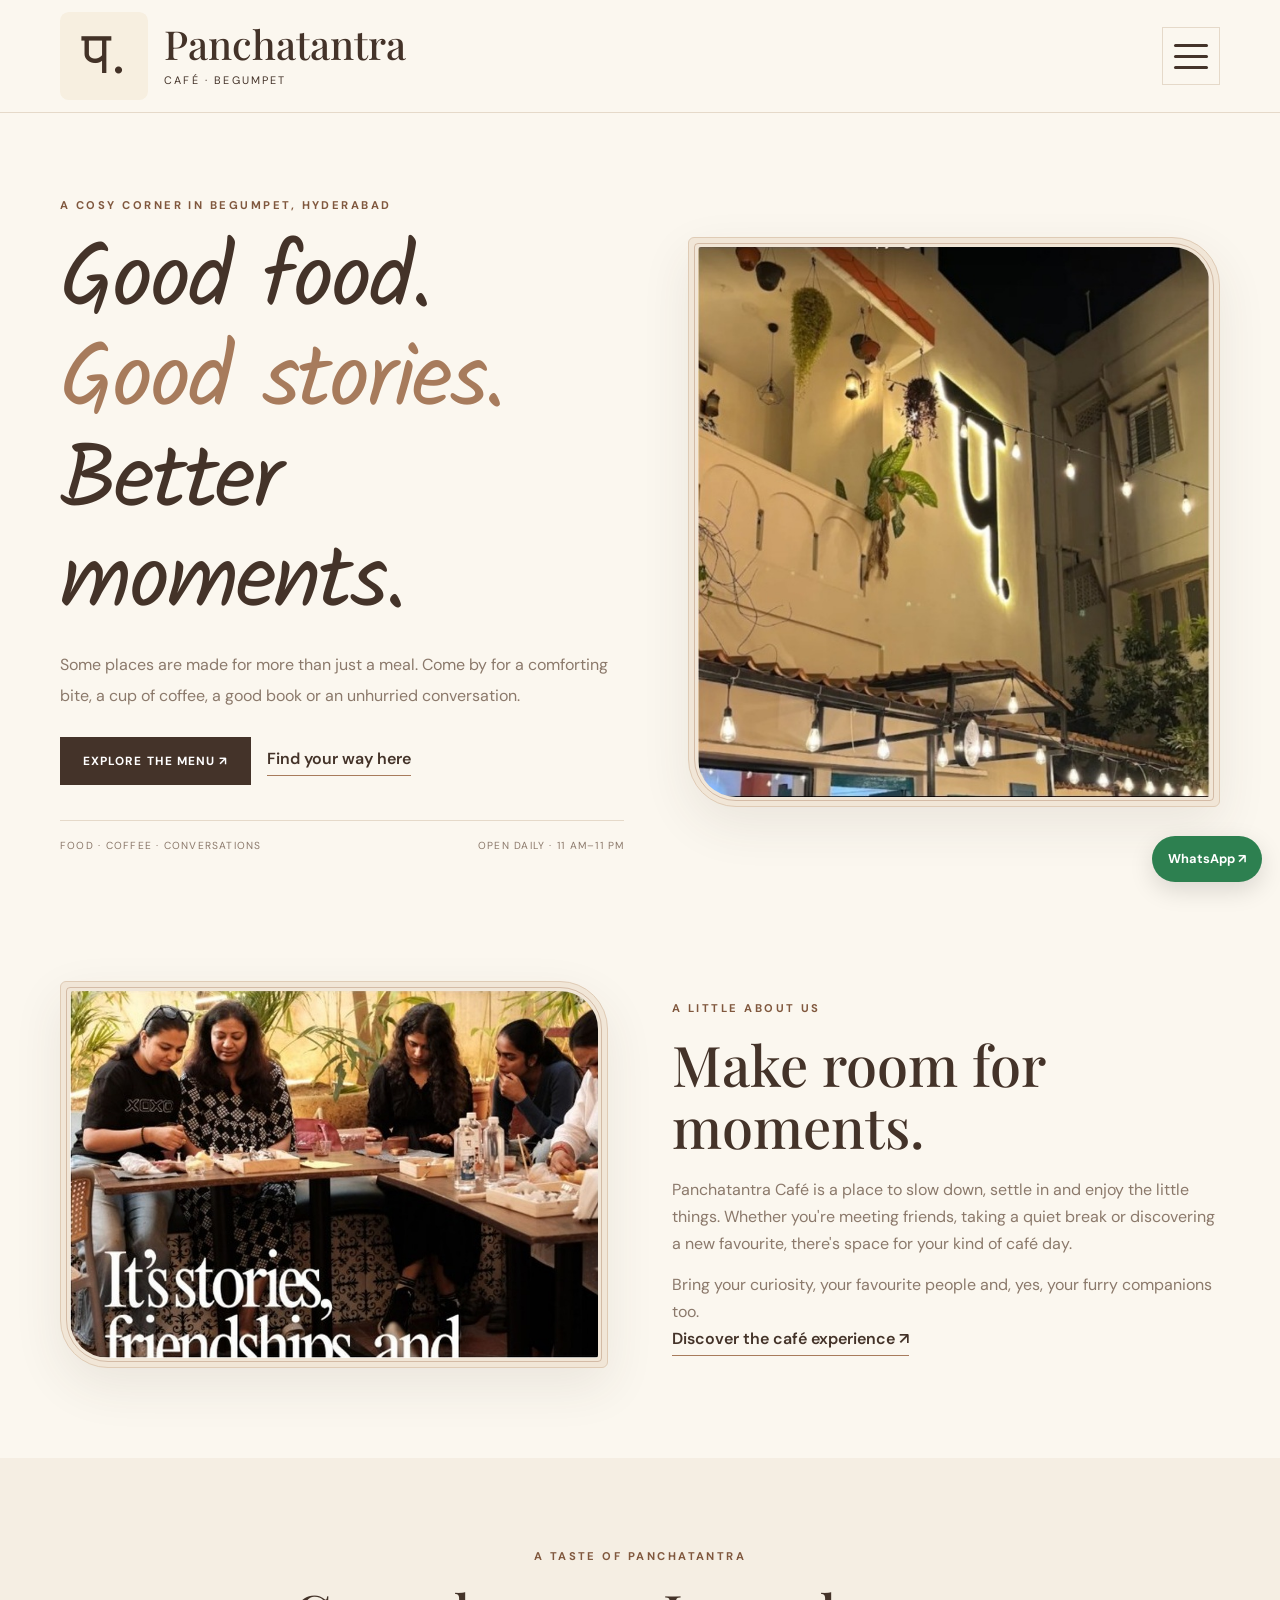
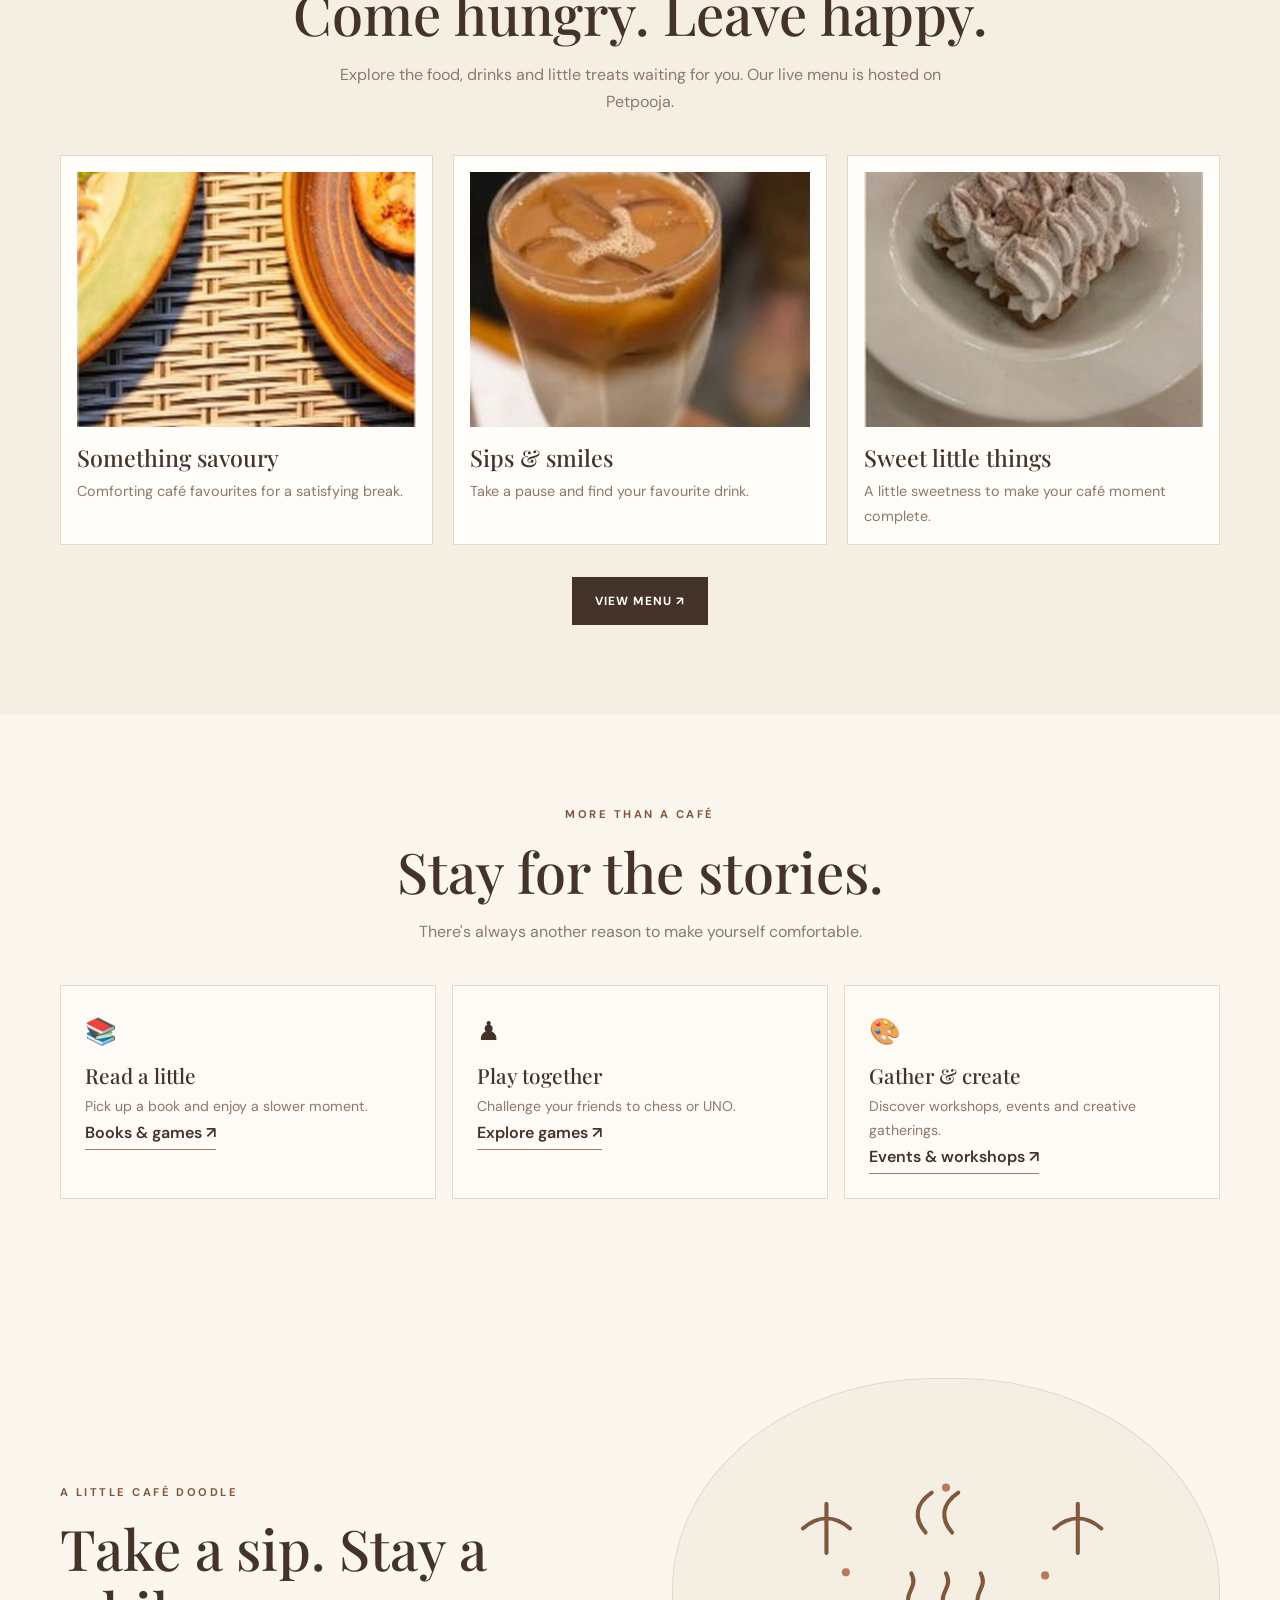
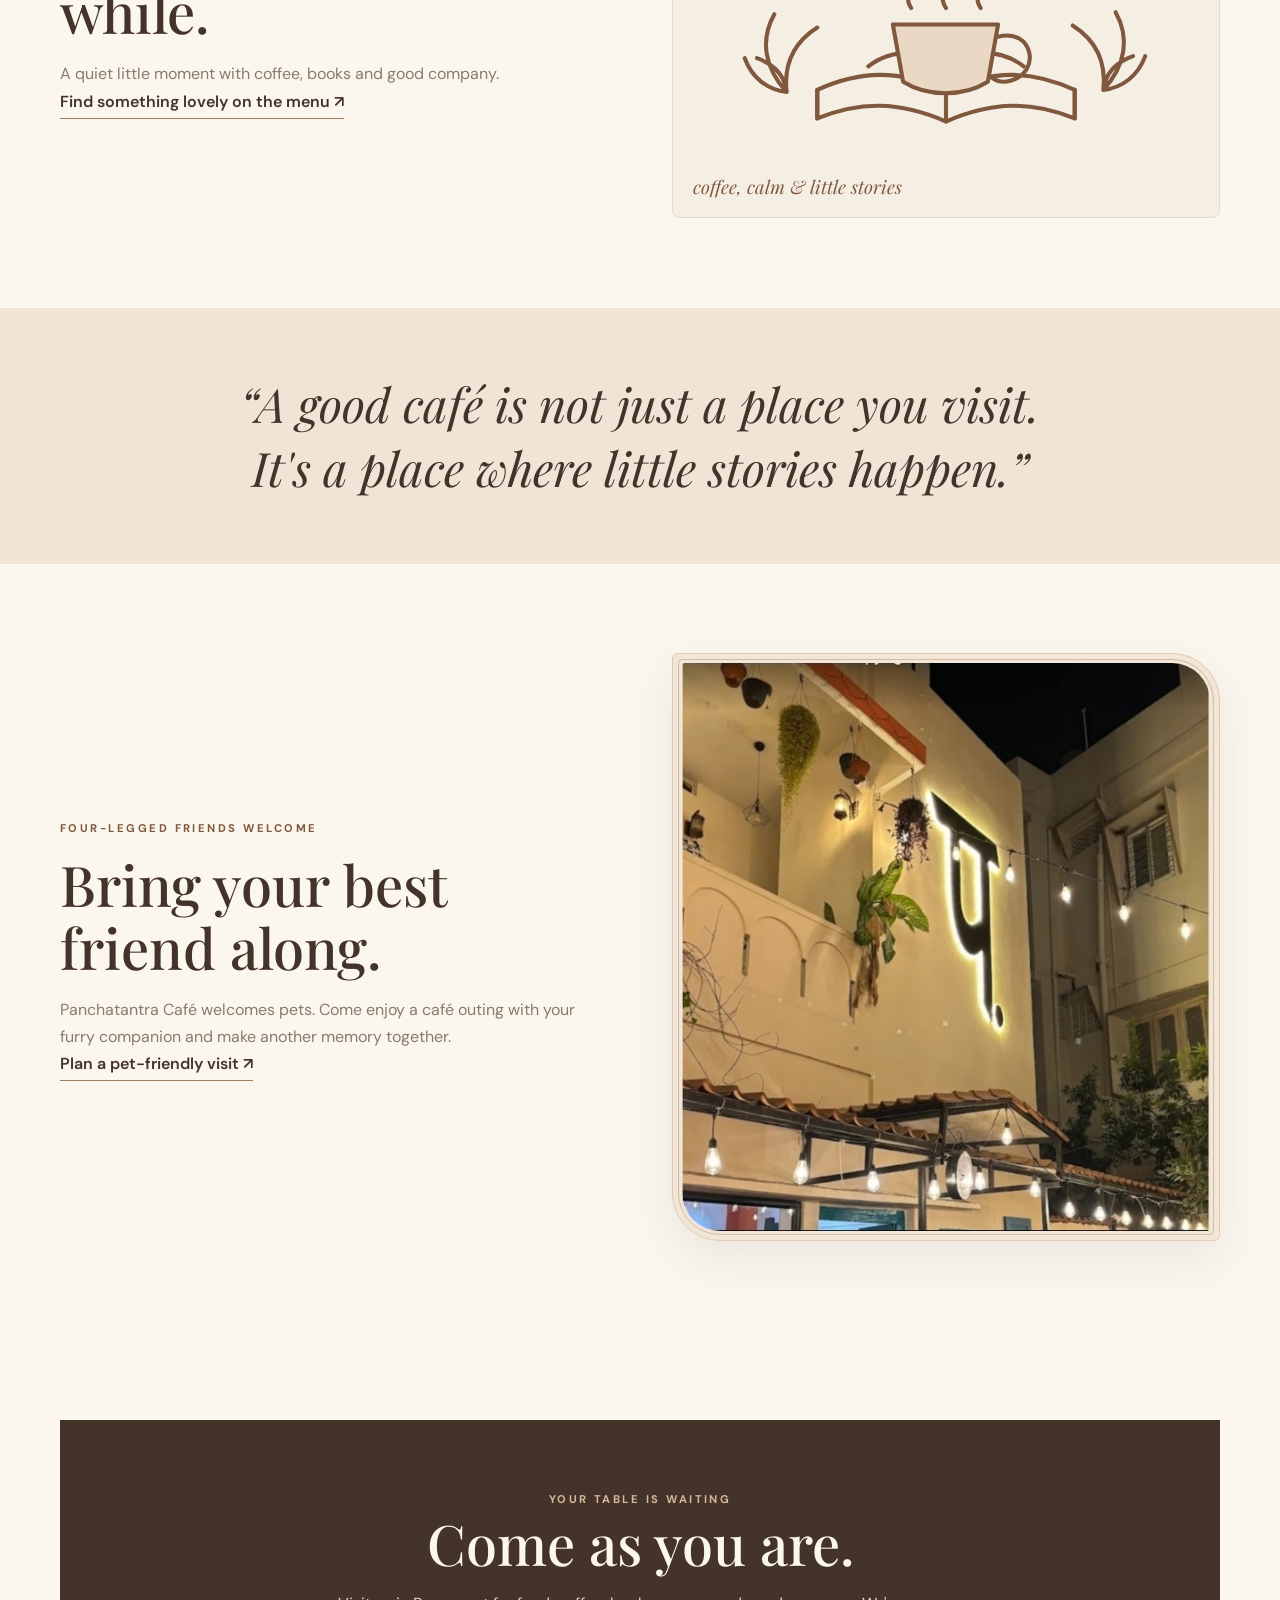
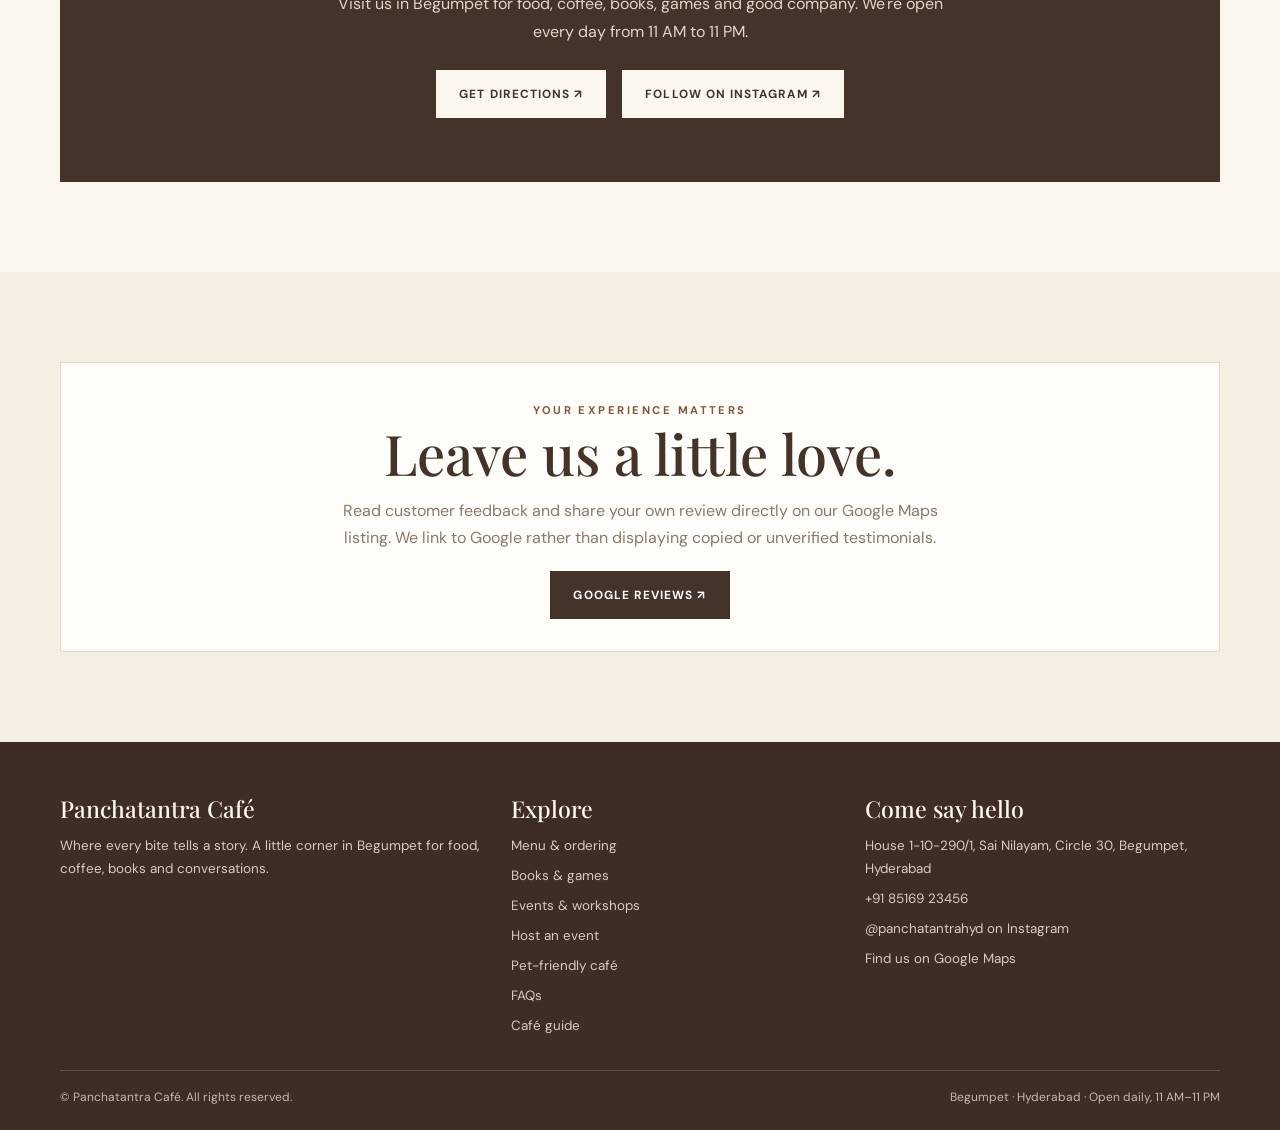
==== index.html @ 8c5440ee "Add files via upload" ====
<!doctype html>
<html lang="en"><head>
<meta charset="utf-8"><meta name="viewport" content="width=device-width,initial-scale=1">
<meta name="theme-color" content="#fbf7ef"><meta name="description" content="Visit Panchatantra Café in Begumpet, Hyderabad for food, coffee, books, board games, workshops and pet-friendly café moments.">
<meta name="robots" content="index,follow"><link rel="canonical" href="https://panchatantracafe.com/">
<link rel="icon" href="favicon.svg" type="image/svg+xml"><link rel="apple-touch-icon" href="favicon.svg">
<link rel="preconnect" href="https://fonts.googleapis.com"><link rel="preconnect" href="https://fonts.gstatic.com" crossorigin>
<link href="https://fonts.googleapis.com/css2?family=DM+Sans:wght@400;500;600;700&family=Playfair+Display:ital,wght@0,400;0,500;0,600;1,400&family=Kalam:wght@400;700&display=swap" rel="stylesheet">
<link rel="stylesheet" href="styles.css?v=20261122-image-menu-fix">
<meta property="og:type" content="website"><meta property="og:site_name" content="Panchatantra Café">
<meta property="og:title" content="Panchatantra Café, Begumpet | Books, Board Games & Pet-Friendly Café in Hyderabad"><meta property="og:description" content="Visit Panchatantra Café in Begumpet, Hyderabad for food, coffee, books, board games, workshops and pet-friendly café moments.">
<meta property="og:url" content="https://panchatantracafe.com/"><meta property="og:image" content="https://panchatantracafe.com/homepage-clean.jpg">
<meta name="twitter:card" content="summary_large_image"><title>Panchatantra Café, Begumpet | Books, Board Games & Pet-Friendly Café in Hyderabad</title><script type="application/ld+json">{"@context": "https://schema.org", "@type": "CafeOrCoffeeShop", "name": "Panchatantra Café", "url": "https://panchatantracafe.com", "image": "https://panchatantracafe.com/homepage-clean.jpg", "telephone": "+918516923456", "address": {"@type": "PostalAddress", "streetAddress": "House 1-10-290/1, Sai Nilayam, Circle 30, Begumpet", "addressLocality": "Hyderabad", "addressRegion": "Telangana", "addressCountry": "IN"}, "openingHours": "Mo-Su 11:00-23:00", "priceRange": "₹₹", "sameAs": ["https://www.instagram.com/panchatantrahyd/", "https://maps.app.goo.gl/RJKehn9R445dQgz3A"], "hasMenu": "https://panchatantracafe.com/menu.html"}</script>
</head><body>
<header class="site-header"><div class="container nav-wrap">
<a class="brand" href="index.html" aria-label="Panchatantra Café home"><img src="logooo.svg" alt="" width="76" height="76"><span><span class="brand-name">Panchatantra</span><small>CAFÉ · BEGUMPET</small></span></a>
<button class="menu-toggle" type="button" aria-label="Open navigation menu" aria-expanded="false" aria-controls="primary-navigation"><span class="hamburger-lines" aria-hidden="true"><span></span><span></span><span></span></span></button>
<nav class="nav-panel" id="primary-navigation" aria-label="Main navigation"><ul class="nav-links">
<li><a href="index.html">Home</a></li><li><a href="index.html#experience">Experience</a></li><li><a href="menu.html">Menu</a></li><li><a href="books-and-games.html">Books &amp; Games</a></li><li><a href="Event.html">Events</a></li><li><a href="pet-friendly.html">Pet Friendly</a></li><li><a href="faq.html">FAQs</a></li><li><a class="nav-cta" href="https://dinein.petpooja.com/qr/jzxh1v2054/B1" target="_blank" rel="noopener noreferrer">PETPOOJA MENU ↗</a></li>
</ul></nav></div></header>
<main>
<section class="hero container"><div class="hero-layout">
<div class="hero-copy reveal"><span class="eyebrow">A cosy corner in Begumpet, Hyderabad</span>
<h1>Good food.<br><em>Good stories.</em><br>Better moments.</h1>
<p>Some places are made for more than just a meal. Come by for a comforting bite, a cup of coffee, a good book or an unhurried conversation.</p>
<div class="hero-actions"><a class="btn" href="menu.html">Explore the menu ↗</a><a class="text-link" href="https://maps.app.goo.gl/RJKehn9R445dQgz3A" target="_blank" rel="noopener noreferrer">Find your way here</a></div>
<div class="hero-meta"><span>Food · Coffee · Conversations</span><span>Open daily · 11 AM–11 PM</span></div></div>
<div class="photo-frame hero-image reveal"><img src="homepage-clean.jpg" alt="The welcoming atmosphere at Panchatantra Café in Begumpet" fetchpriority="high" decoding="async" width="592" height="637"></div>
</div></section>
<section class="section container grid-2" id="experience">
<div class="photo-frame story-image reveal"><img src="friendship.jpg" alt="A warm café moment at Panchatantra" loading="lazy" decoding="async"></div>
<div class="story-copy reveal"><span class="eyebrow">A little about us</span><h2>Make room for moments.</h2><p>Panchatantra Café is a place to slow down, settle in and enjoy the little things. Whether you're meeting friends, taking a quiet break or discovering a new favourite, there's space for your kind of café day.</p><p>Bring your curiosity, your favourite people and, yes, your furry companions too.</p><a class="text-link" href="books-and-games.html">Discover the café experience ↗</a></div></section>
<section class="section soft-section"><div class="container"><div class="section-heading"><span class="eyebrow">A taste of Panchatantra</span><h2>Come hungry. Leave happy.</h2><p>Explore the food, drinks and little treats waiting for you. Our live menu is hosted on Petpooja.</p></div>
<div class="cards">
<article class="card"><div class="card-image"><img src="food.jpg" alt="Food served at Panchatantra Café" loading="lazy"></div><h3>Something savoury</h3><p>Comforting café favourites for a satisfying break.</p></article>
<article class="card"><div class="card-image"><img src="drink.jpg" alt="Refreshing drinks at Panchatantra Café" loading="lazy"></div><h3>Sips & smiles</h3><p>Take a pause and find your favourite drink.</p></article>
<article class="card"><div class="card-image"><img src="dessert.jpg" alt="Desserts at Panchatantra Café" loading="lazy"></div><h3>Sweet little things</h3><p>A little sweetness to make your café moment complete.</p></article>
</div><div style="text-align:center;margin-top:2rem"><a class="btn" href="menu.html">View menu ↗</a></div></div></section>
<section class="section container"><div class="section-heading"><span class="eyebrow">More than a café</span><h2>Stay for the stories.</h2><p>There's always another reason to make yourself comfortable.</p></div>
<div class="feature-list">
<div class="feature"><div class="symbol">📚</div><h3>Read a little</h3><p>Pick up a book and enjoy a slower moment.</p><a class="text-link" href="books-and-games.html">Books & games ↗</a></div>
<div class="feature"><div class="symbol">♟</div><h3>Play together</h3><p>Challenge your friends to chess or UNO.</p><a class="text-link" href="books-and-games.html">Explore games ↗</a></div>
<div class="feature"><div class="symbol">🎨</div><h3>Gather & create</h3><p>Discover workshops, events and creative gatherings.</p><a class="text-link" href="Event.html">Events & workshops ↗</a></div>
</div></section>
<section class="section container grid-2"><div class="story-copy reveal"><span class="eyebrow">A little café doodle</span><h2>Take a sip. Stay a while.</h2><p>A quiet little moment with coffee, books and good company.</p><a class="text-link" href="menu.html">Find something lovely on the menu ↗</a></div>
<div class="doodle-wrap reveal" role="img" aria-label="Simple line illustration of a coffee cup beside an open book and leafy branches">
<svg class="coffee-doodle" viewBox="0 0 460 360" xmlns="http://www.w3.org/2000/svg" aria-hidden="true">
<g fill="none" stroke="#80583e" stroke-width="4" stroke-linecap="round" stroke-linejoin="round">
<path d="M104 270c42-19 79-20 126 0 47-20 84-19 126 0v28c-42-17-80-17-126 3-46-20-84-20-126-3z"/>
<path d="M230 270v31M104 270v28m252-28v28"/>
<path d="M154 247c18-14 43-18 76-6 33-12 58-8 76 6"/>
<path d="M178 206h103l-10 56c-24 15-59 15-83 0z" fill="#ead8c5"/>
<path d="M281 218c34-9 43 35 12 43-7 2-13 1-18-3"/>
<path d="M196 190c-10-15 8-19 0-34m34 34c-10-15 8-19 0-34m34 34c-10-15 8-19 0-34"/>
<path d="M74 272c-22-24-26-51-12-76m12 76c-3-28 8-49 30-63m-30 63c-19-2-34-14-41-33m41 33c-2-16-12-27-29-33"/>
<path d="M384 270c22-24 26-51 12-76m-12 76c3-28-8-49-30-63m30 63c19-2 34-14 41-33m-41 33c2-16 12-27 29-33"/>
<path d="M90 112c15-13 31-13 46 0m-23-24v48M336 112c15-13 31-13 46 0m-23-24v48"/>
<path d="M210 116c-12-14-10-28 6-39m20 39c-12-14-10-28 6-39"/>
</g>
<g fill="#b77b5b"><circle cx="132" cy="155" r="4"/><circle cx="327" cy="158" r="4"/><circle cx="230" cy="72" r="4"/></g>
</svg><span class="doodle-caption">coffee, calm & little stories</span></div></section>
<section class="quote-band"><p>“A good café is not just a place you visit. It's a place where little stories happen.”</p></section>
<section class="section container grid-2"><div class="story-copy reveal"><span class="eyebrow">Four-legged friends welcome</span><h2>Bring your best friend along.</h2><p>Panchatantra Café welcomes pets. Come enjoy a café outing with your furry companion and make another memory together.</p><a class="text-link" href="pet-friendly.html">Plan a pet-friendly visit ↗</a></div><div class="photo-frame story-image reveal"><img src="exterior.jpg" alt="Exterior of Panchatantra Café" loading="lazy"></div></section>
<section class="section container"><div class="cta-panel"><span class="eyebrow" style="color:#d7b89d">Your table is waiting</span><h2>Come as you are.</h2><p>Visit us in Begumpet for food, coffee, books, games and good company. We're open every day from 11 AM to 11 PM.</p><div class="hero-actions" style="justify-content:center"><a class="btn" href="https://maps.app.goo.gl/RJKehn9R445dQgz3A" target="_blank" rel="noopener noreferrer">Get directions ↗</a><a class="btn" href="https://www.instagram.com/panchatantrahyd/" target="_blank" rel="noopener noreferrer">Follow on Instagram ↗</a></div></div></section>
<section class="section soft-section"><div class="container"><div class="rating-link"><span class="eyebrow">Your experience matters</span><h2>Leave us a little love.</h2><p>Read customer feedback and share your own review directly on our Google Maps listing. We link to Google rather than displaying copied or unverified testimonials.</p><a class="btn" href="https://maps.app.goo.gl/RJKehn9R445dQgz3A" target="_blank" rel="noopener noreferrer">Google reviews ↗</a></div></div></section>
</main>
<footer class="site-footer"><div class="container">
<div class="footer-grid">
<div><h3>Panchatantra Café</h3><p>Where every bite tells a story. A little corner in Begumpet for food, coffee, books and conversations.</p></div>
<div><h3>Explore</h3><div class="footer-links"><a href="menu.html">Menu & ordering</a><a href="books-and-games.html">Books & games</a><a href="Event.html">Events & workshops</a><a href="host-an-event.html">Host an event</a><a href="pet-friendly.html">Pet-friendly café</a><a href="faq.html">FAQs</a><a href="guide.html">Café guide</a></div></div>
<div><h3>Come say hello</h3><div class="footer-links"><a href="https://maps.app.goo.gl/RJKehn9R445dQgz3A" target="_blank" rel="noopener noreferrer">House 1-10-290/1, Sai Nilayam, Circle 30, Begumpet, Hyderabad</a><a href="tel:+918516923456">+91 85169 23456</a><a href="https://www.instagram.com/panchatantrahyd/" target="_blank" rel="noopener noreferrer">@panchatantrahyd on Instagram</a><a href="https://maps.app.goo.gl/RJKehn9R445dQgz3A" target="_blank" rel="noopener noreferrer">Find us on Google Maps</a></div></div>
</div><div class="footer-bottom"><span>© <span data-year></span> Panchatantra Café. All rights reserved.</span><span>Begumpet · Hyderabad · Open daily, 11 AM–11 PM</span></div>
</div></footer><a class="whatsapp-float" href="https://wa.me/918516923456" target="_blank" rel="noopener noreferrer" aria-label="Chat with Panchatantra Café on WhatsApp">WhatsApp ↗</a><script src="script.js?v=20261122-image-menu-fix" defer></script>
</body></html>
---- styles.css ----
:root{--cream:#fbf7ef;--cream2:#f5eee3;--paper:#fffdf9;--brown:#443329;--muted:#8b796b;--line:#e5d9c9;--accent:#a77b5c;--accent-dark:#80583e;--shadow:0 18px 50px rgba(68,51,41,.09);--serif:"Playfair Display",Georgia,serif;--sans:"DM Sans",Arial,sans-serif;--script:"Kalam",cursive}
*{box-sizing:border-box;margin:0;padding:0}
html{scroll-behavior:smooth;scroll-padding-top:105px}
body{background:var(--cream);color:var(--brown);font-family:var(--sans);line-height:1.7;overflow-x:hidden}
body.menu-open{overflow:hidden}
a{color:inherit;text-decoration:none}
img{display:block;max-width:100%}
button,input,select,textarea{font:inherit}
.container{width:min(1160px,91%);margin-inline:auto}
.eyebrow{color:var(--accent-dark);font-size:.7rem;font-weight:700;letter-spacing:.22em;text-transform:uppercase}
h1,h2,h3{font-family:var(--serif);font-weight:500;line-height:1.12}
h1{font-size:clamp(3rem,7vw,6rem)}
h2{font-size:clamp(2.1rem,4.7vw,3.5rem)}
h3{font-size:1.45rem}
p{color:var(--muted)}
.section{padding:clamp(3.5rem,7vw,6.5rem) 0}
.section-heading{max-width:720px;margin:0 auto 2.5rem;text-align:center}
.section-heading .eyebrow{display:block;margin-bottom:1rem}
.section-heading p{max-width:610px;margin:1rem auto 0}
.btn{display:inline-flex;align-items:center;justify-content:center;gap:.55rem;min-height:48px;padding:13px 22px;background:var(--brown);color:white;border:1px solid var(--brown);font-size:.74rem;font-weight:700;letter-spacing:.09em;text-transform:uppercase;transition:.25s;cursor:pointer}
.btn:hover,.btn:focus-visible{background:var(--accent-dark);border-color:var(--accent-dark);transform:translateY(-2px)}
.btn-outline{background:transparent;color:var(--brown)}
.btn-outline:hover{color:white}
.text-link{display:inline-block;border-bottom:1px solid var(--accent);padding-bottom:3px;color:var(--brown);font-weight:600}
.site-header{position:sticky;top:0;z-index:1000;background:rgba(251,247,239,.97);backdrop-filter:blur(14px);border-bottom:1px solid var(--line)}
.nav-wrap{position:relative;min-height:88px;display:flex;align-items:center;justify-content:space-between;gap:1.2rem}
.brand{display:flex;align-items:center;gap:.7rem;min-width:0}
.brand img{width:62px;height:62px;object-fit:contain;mix-blend-mode:multiply}
.brand-name{font:500 1.75rem/1 var(--serif);white-space:nowrap}
.brand small{display:block;margin-top:.32rem;font-size:.57rem;letter-spacing:.24em}
.nav-links{display:flex;align-items:center;gap:clamp(.65rem,1.55vw,1.35rem);list-style:none}
.nav-links a{font-size:.75rem;font-weight:600;color:var(--muted);transition:color .2s}
.nav-links a:hover,.nav-links a[aria-current=page]{color:var(--accent-dark)}
.nav-links .nav-cta{padding:11px 14px;background:var(--brown);color:white;white-space:nowrap}
.menu-toggle{display:none;position:relative;z-index:1102;border:1px solid var(--line);background:transparent;color:var(--brown);width:48px;height:48px;font-size:1.55rem;line-height:1;cursor:pointer;touch-action:manipulation}
.hero{padding:clamp(3rem,6vw,5.5rem) 0 2.3rem}
.hero-layout{display:grid;grid-template-columns:1.03fr .97fr;gap:clamp(1.5rem,5vw,4.5rem);align-items:center}
.hero-copy h1{font-family:var(--script);font-weight:400;letter-spacing:-.035em;margin:1rem 0}
.hero-copy h1 em{color:var(--accent);font-style:normal}
.hero-copy>p{max-width:590px;font-size:1rem;line-height:1.9}
.hero-actions{display:flex;align-items:center;gap:1rem;flex-wrap:wrap;margin-top:1.6rem}
.hero-meta{display:flex;justify-content:space-between;gap:1rem;border-top:1px solid var(--line);margin-top:2.2rem;padding-top:1rem;color:var(--muted);font-size:.64rem;letter-spacing:.12em;text-transform:uppercase}
.photo-frame{position:relative;padding:9px;background:#f1e6d7;border:1px solid #dfcbb5;border-radius:6px 48px 6px 48px;box-shadow:var(--shadow)}
.photo-frame:before{content:"";position:absolute;inset:5px;border:1px solid rgba(167,123,92,.4);border-radius:4px 42px 4px 42px;pointer-events:none;z-index:1}
.photo-frame img{width:100%;height:auto;object-fit:contain;border-radius:3px 38px 3px 38px}
.hero-image{height:auto;min-height:0}
.hero-image img{height:auto;object-fit:contain;object-position:center}
.grid-2{display:grid;grid-template-columns:1fr 1fr;gap:clamp(2rem,5vw,4.5rem);align-items:center}
.story-copy h2{margin:.8rem 0 1.1rem}
.story-copy p+p{margin-top:.85rem}
.story-image{height:auto;min-height:0}
.story-image img{height:auto;object-fit:contain;object-position:center}
.soft-section{background:var(--cream2)}
.cards{display:grid;grid-template-columns:repeat(3,minmax(0,1fr));gap:1.25rem}
.card{background:var(--paper);border:1px solid var(--line);padding:1rem;transition:.25s;min-width:0}
.card:hover{transform:translateY(-5px);box-shadow:var(--shadow)}
.card-image{aspect-ratio:4/3;height:auto;overflow:hidden;margin-bottom:1.15rem;background:var(--cream2)}
.card-image img{width:100%;height:100%;object-fit:contain;transition:transform .5s}
.card:hover .card-image img{transform:scale(1.04)}
.card h3{margin-bottom:.5rem}
.card p{font-size:.9rem}
.feature-list{display:grid;grid-template-columns:repeat(3,1fr);gap:1rem;margin-top:2rem}
.feature{padding:1.5rem;border:1px solid var(--line);background:rgba(255,253,249,.7)}
.feature .symbol{font-size:1.6rem;margin-bottom:.65rem}
.feature h3{font-size:1.3rem;margin-bottom:.45rem}
.feature p{font-size:.88rem}
.quote-band{padding:4rem 1rem;text-align:center;background:#efe4d6}
.quote-band p{font:italic clamp(1.7rem,3.7vw,3rem)/1.35 var(--serif);color:var(--brown);max-width:850px;margin:auto}
.cta-panel{padding:clamp(2rem,5vw,4rem);background:var(--brown);color:var(--cream);text-align:center}
.cta-panel p{color:#e2d5c8;max-width:620px;margin:1rem auto 1.5rem}
.cta-panel h2{color:var(--cream)}
.cta-panel .btn{background:var(--cream);border-color:var(--cream);color:var(--brown)}
.cta-panel .btn:hover{background:var(--accent);border-color:var(--accent);color:white}
.page-hero{padding:4.5rem 0 2.8rem;text-align:center}
.page-hero h1{font-size:clamp(2.8rem,6.5vw,5.2rem);margin:.8rem 0 1rem}
.page-hero p{max-width:700px;margin:auto}
.content-panel{background:var(--paper);border:1px solid var(--line);padding:clamp(1.4rem,4vw,3rem);box-shadow:0 10px 35px rgba(68,51,41,.04)}
.content-panel h2{font-size:2rem;margin-bottom:1.2rem}
.content-panel h3{font:700 1rem var(--sans);margin:1.45rem 0 .45rem}
.content-panel p,.content-panel li{font-size:.92rem;color:var(--muted)}
.content-panel ul{padding-left:1.3rem}
.content-panel li{margin:.4rem 0}
.event-grid{display:grid;grid-template-columns:1fr 1fr;gap:1.2rem;align-items:stretch}
.event-card{background:var(--paper);border:1px solid var(--line);padding:2rem}
.event-card h3{margin:.6rem 0}
.event-card p{font-size:.9rem;margin-bottom:1.2rem}
.faq-list{max-width:850px;margin:auto}
details{background:var(--paper);border:1px solid var(--line);padding:1.15rem 1.35rem;margin:.7rem 0}
summary{font-weight:700;cursor:pointer;list-style:none;display:flex;justify-content:space-between;gap:1rem}
summary:after{content:"+";color:var(--accent);font-size:1.2rem}
details[open] summary:after{content:"−"}
details p{margin-top:.8rem;font-size:.9rem}
.menu-note{padding:1.4rem;background:var(--cream2);border-left:3px solid var(--accent);margin-top:1.2rem}
.form-grid{display:grid;grid-template-columns:1fr 1fr;gap:1rem}
.field{display:grid;gap:.35rem}
.field.full{grid-column:1/-1}
.field label{font-size:.8rem;font-weight:700}
.field input,.field select,.field textarea{width:100%;padding:13px 14px;border:1px solid var(--line);background:var(--paper);color:var(--brown);border-radius:0}
.field textarea{min-height:120px;resize:vertical}
.form-help{font-size:.8rem;margin-top:.7rem}
.rating-link{padding:2rem;text-align:center;background:var(--paper);border:1px solid var(--line)}
.rating-link p{max-width:620px;margin:.8rem auto 1.2rem}
.site-footer{background:#3d2d24;color:var(--cream);padding:3.4rem 0 1.4rem}
.footer-grid{display:grid;grid-template-columns:1.3fr 1fr 1.1fr;gap:2rem}
.site-footer h3{font-size:1.45rem;margin-bottom:.8rem;color:var(--cream)}
.site-footer p,.site-footer a{font-size:.84rem;color:#d9cbbd}
.footer-links{display:grid;gap:.45rem}
.site-footer a:hover{color:white;text-decoration:underline}
.footer-bottom{border-top:1px solid rgba(255,255,255,.17);margin-top:2rem;padding-top:1rem;display:flex;justify-content:space-between;gap:1rem;flex-wrap:wrap;color:#c8b8a9;font-size:.75rem}
.whatsapp-float{position:fixed;right:18px;bottom:18px;z-index:900;background:#2d8050;color:white;padding:12px 16px;border-radius:999px;box-shadow:0 8px 25px #0002;font-size:.8rem;font-weight:700}
.doodle-wrap{min-height:440px;display:grid;place-items:center;background:var(--cream2);border:1px solid var(--line);border-radius:48% 48% 8px 8px;overflow:hidden;position:relative}
.coffee-doodle{width:min(100%,470px);height:auto}
.doodle-caption{position:absolute;bottom:18px;left:20px;font:italic 1.15rem var(--serif);color:var(--accent-dark)}
.reveal{opacity:0;transform:translateY(18px);transition:opacity .65s ease,transform .65s ease}
.reveal.visible{opacity:1;transform:none}
:focus-visible{outline:3px solid #b88660;outline-offset:3px}
@media(max-width:1020px){.nav-links{gap:.7rem}.nav-links a{font-size:.69rem}.brand-name{font-size:1.55rem}.brand img{width:54px;height:54px}}
@media(max-width:780px){
 .nav-wrap{min-height:76px}.menu-toggle{display:block}
 .nav-links{display:none;position:absolute;z-index:1101;top:100%;left:0;right:0;background:var(--cream);padding:.7rem 5% 1rem;border:1px solid var(--line);border-top:0;box-shadow:0 14px 22px #44332912;align-items:stretch;gap:0}
 .nav-links.open{display:flex;flex-direction:column}
 .nav-links li{border-bottom:1px solid var(--line)}
 .nav-links li:last-child{border:0}
 .nav-links a{display:block;padding:.8rem 0;font-size:.9rem}
 .nav-links .nav-cta{display:inline-block;margin:.6rem 0;padding:10px 14px}
 .hero-layout,.grid-2,.event-grid{grid-template-columns:1fr}
 .hero-image,.story-image{height:auto;min-height:0}
 .cards{grid-template-columns:1fr 1fr}
 .feature-list{grid-template-columns:1fr 1fr}
 .footer-grid{grid-template-columns:1fr 1fr}
}
@media(max-width:540px){
 .brand-name{font-size:1.35rem}.brand img{width:49px;height:49px}
 .brand small{font-size:.5rem;letter-spacing:.18em}
 .hero{padding-top:2.7rem}.hero-meta{font-size:.54rem;letter-spacing:.06em}
 .hero-actions{gap:.8rem}.btn{padding:12px 15px;font-size:.67rem}
 .cards,.feature-list,.footer-grid{grid-template-columns:1fr}
 .card-image{height:auto;aspect-ratio:4/3}
 .photo-frame{border-radius:6px 36px 6px 36px}
 .photo-frame:before{border-radius:4px 30px 4px 30px}
 .photo-frame img{border-radius:3px 26px 3px 26px}
 .footer-bottom{display:block}.footer-bottom span{display:block;margin:.35rem 0}
 .whatsapp-float{right:12px;bottom:12px;padding:10px 13px}
 .form-grid{grid-template-columns:1fr}.field.full{grid-column:auto}
 .doodle-wrap{min-height:330px}
}
@media(prefers-reduced-motion:reduce){html{scroll-behavior:auto}*,*::before,*::after{animation-duration:.01ms!important;animation-iteration-count:1!important;transition-duration:.01ms!important}.reveal{opacity:1;transform:none}}


/* Simple image-led Petpooja menu */
.menu-gallery{display:grid;grid-template-columns:repeat(3,minmax(0,1fr));gap:1.1rem;align-items:stretch}
.menu-photo{margin:0;padding:8px;background:var(--paper);border:1px solid var(--line);box-shadow:var(--shadow);min-width:0}
.menu-photo img{display:block;width:100%;height:100%;aspect-ratio:4/3;object-fit:contain;background:var(--cream2)}
.menu-cta{text-align:center;margin-top:2.2rem}
.menu-cta .btn{min-width:min(100%,340px)}
@media(max-width:780px){.menu-gallery{grid-template-columns:1fr;gap:1.25rem}.menu-photo img{aspect-ratio:4/3}}


/* PANCHATANTRA HEADER FIX — single hamburger navigation on ALL screen sizes */
.site-header { position: sticky; top: 0; z-index: 1000; }
.site-header .nav-wrap {
  position: relative;
  min-height: 116px !important;
  display: flex;
  align-items: center;
  justify-content: space-between;
  gap: 1rem;
}
.site-header .brand {
  display: inline-flex;
  align-items: center;
  gap: .9rem;
  min-width: 0;
  flex: 1 1 auto;
}
.site-header .brand img {
  display: block;
  width: clamp(76px, 9.5vw, 100px) !important;
  height: clamp(76px, 9.5vw, 100px) !important;
  max-width: none;
  flex: 0 0 auto;
  object-fit: contain;
}
.site-header .brand-name {
  display: block;
  font-size: clamp(1.8rem, 3.6vw, 2.45rem) !important;
  line-height: 1.04;
  white-space: nowrap;
}
.site-header .brand small {
  display: block;
  margin-top: .38rem;
  font-size: .68rem;
  letter-spacing: .2em;
}
.site-header .menu-toggle {
  display: inline-flex !important;
  align-items: center;
  justify-content: center;
  flex: 0 0 58px;
  width: 58px !important;
  height: 58px !important;
  padding: 0;
  border: 1px solid var(--line);
  background: transparent;
  color: var(--brown);
  font-family: inherit;
  font-size: 2rem !important;
  line-height: 1;
  cursor: pointer;
  touch-action: manipulation;
  -webkit-tap-highlight-color: transparent;
  position: relative;
  z-index: 1003;
}
.site-header .nav-links {
  display: none !important;
  position: absolute;
  top: calc(100% - 1px);
  right: 0;
  left: auto;
  z-index: 1002;
  width: min(370px, calc(100vw - 28px));
  max-height: min(76vh, 620px);
  overflow-y: auto;
  flex-direction: column;
  align-items: stretch;
  gap: 0;
  padding: 12px 20px 16px;
  margin: 0;
  list-style: none;
  background: var(--cream);
  border: 1px solid var(--line);
  box-shadow: 0 16px 36px rgba(68,51,41,.16);
}
.site-header .nav-links.open { display: flex !important; }
.site-header .nav-links li { display: block; width: 100%; border-bottom: 1px solid var(--line); }
.site-header .nav-links li:last-child { border-bottom: 0; }
.site-header .nav-links a {
  display: block;
  padding: 13px 2px;
  color: var(--brown);
  font-size: .95rem;
  line-height: 1.35;
}
.site-header .nav-links .nav-cta {
  display: inline-block;
  width: fit-content;
  margin: 12px 0 2px;
  padding: 12px 14px;
  color: #fff;
  background: var(--brown);
}
@media (max-width: 600px) {
  .site-header .nav-wrap { min-height: 94px !important; }
  .site-header .brand { gap: .65rem; }
  .site-header .brand img { width: 76px !important; height: 76px !important; }
  .site-header .brand-name { font-size: clamp(1.7rem, 7vw, 2.05rem) !important; }
  .site-header .brand small { font-size: .58rem; letter-spacing: .16em; }
  .site-header .menu-toggle { flex-basis: 54px; width: 54px !important; height: 54px !important; }
  .site-header .nav-links { left: 0; right: 0; width: 100%; }
}


/* FINAL HEADER: hamburger navigation on every screen size */
.nav-wrap{position:relative;min-height:104px;display:flex;align-items:center;justify-content:space-between;gap:1rem}
.brand{display:flex;align-items:center;gap:1rem;min-width:0}
.brand img{width:76px;height:76px;flex:0 0 76px;object-fit:contain;mix-blend-mode:multiply}
.brand-name{font:500 clamp(1.7rem,3vw,2.25rem)/1.05 var(--serif);white-space:nowrap}
.brand small{display:block;margin-top:.42rem;font-size:.66rem;letter-spacing:.24em}
.menu-toggle{display:grid;place-items:center;position:relative;z-index:1202;width:64px;height:64px;flex:0 0 64px;border:1px solid var(--line);background:transparent;color:var(--brown);cursor:pointer;touch-action:manipulation;-webkit-tap-highlight-color:transparent}
.hamburger-lines{width:31px;height:24px;display:flex;flex-direction:column;justify-content:space-between}
.hamburger-lines span{display:block;width:100%;height:3px;background:currentColor;border-radius:2px;transition:transform .2s ease,opacity .2s ease}
.menu-toggle[aria-expanded="true"] .hamburger-lines span:first-child{transform:translateY(10.5px) rotate(45deg)}
.menu-toggle[aria-expanded="true"] .hamburger-lines span:nth-child(2){opacity:0}
.menu-toggle[aria-expanded="true"] .hamburger-lines span:last-child{transform:translateY(-10.5px) rotate(-45deg)}
.nav-panel{display:none;position:absolute;z-index:1201;top:100%;right:0;width:min(370px,100%);max-height:min(75vh,620px);overflow-y:auto;background:var(--cream);border:1px solid var(--line);box-shadow:0 18px 40px rgba(68,51,41,.16)}
.nav-panel.open{display:block}
.nav-links{display:flex;flex-direction:column;align-items:stretch;gap:0;list-style:none;padding:.45rem 1.1rem}
.nav-links li{border-bottom:1px solid var(--line)}
.nav-links li:last-child{border:0}
.nav-links a{display:block;padding:.8rem .35rem;font-size:.9rem;font-weight:600;color:var(--muted)}
.nav-links a:hover,.nav-links a:focus-visible{color:var(--accent-dark)}
.nav-links .nav-cta{display:inline-block;margin:.7rem 0;padding:12px 16px;background:var(--brown);color:white}
/* Never hide page content when JavaScript or an observer is unavailable. */
.reveal,.reveal.visible{opacity:1!important;transform:none!important}
/* Image cards keep the whole photograph visible inside a consistent frame. */
.card-image{height:clamp(190px,28vw,300px);aspect-ratio:4/3;overflow:hidden;display:flex;align-items:center;justify-content:center;background:var(--cream2)}
.card-image img{width:100%;height:100%;object-fit:contain;object-position:center;display:block}
.card:hover .card-image img{transform:none}
.menu-gallery{align-items:stretch}
.menu-photo{display:flex;align-items:center;justify-content:center;min-height:220px}
.menu-photo img{width:100%;height:clamp(220px,30vw,340px);aspect-ratio:4/3;object-fit:contain;object-position:center;background:var(--cream2)}
.books-games-cards .card-image{height:clamp(220px,32vw,340px)}
@media(max-width:780px){
 .nav-wrap{min-height:96px}
 .brand{gap:.65rem}
 .brand img{width:66px;height:66px;flex-basis:66px}
 .brand-name{font-size:clamp(1.55rem,6vw,2rem)}
 .brand small{font-size:.58rem;letter-spacing:.18em}
 .menu-toggle{width:58px;height:58px;flex-basis:58px}
 .nav-panel{left:0;right:0;width:100%;max-height:calc(100vh - 110px)}
 .nav-links{padding:.5rem 1rem}
 .nav-links a{font-size:1rem;padding:.9rem .35rem}
 .card-image,.books-games-cards .card-image{height:clamp(210px,62vw,300px)}
 .menu-photo img{height:clamp(220px,65vw,320px)}
}
@media(max-width:390px){.brand img{width:58px;height:58px;flex-basis:58px}.brand-name{font-size:1.48rem}.brand small{font-size:.53rem}.menu-toggle{width:54px;height:54px;flex-basis:54px}}
@media(prefers-reduced-motion:reduce){.hamburger-lines span{transition:none}}

/* Reset legacy navigation rules so the new parent dropdown is the only visibility controller. */
.site-header .nav-panel .nav-links{
  display:flex!important;position:static!important;inset:auto!important;z-index:auto!important;
  width:100%!important;max-height:none!important;overflow:visible!important;
  flex-direction:column!important;align-items:stretch!important;gap:0!important;
  padding:.45rem 1.1rem!important;margin:0!important;list-style:none!important;
  background:transparent!important;border:0!important;box-shadow:none!important;
}
.site-header .nav-panel .nav-links li{display:block!important;width:100%!important;border-bottom:1px solid var(--line)!important}
.site-header .nav-panel .nav-links li:last-child{border-bottom:0!important}
.site-header .nav-panel .nav-links a{display:block!important;padding:.85rem .35rem!important;font-size:.95rem!important;line-height:1.4!important}
.site-header .nav-panel .nav-links .nav-cta{display:inline-block!important;width:fit-content!important;margin:.65rem 0 .2rem!important;padding:12px 16px!important;background:var(--brown)!important;color:#fff!important}

/* FINAL STABILITY OVERRIDES — shared by every page and every screen size */
.site-header { position: sticky !important; top: 0 !important; z-index: 5000 !important; }
.site-header .nav-wrap { min-height: 112px !important; position: relative !important; display:flex !important; align-items:center !important; justify-content:space-between !important; }
.site-header .brand { flex:1 1 auto !important; min-width:0 !important; gap:1rem !important; }
.site-header .brand img { width:88px !important; height:88px !important; flex:0 0 88px !important; object-fit:contain !important; }
.site-header .brand-name { font-size:clamp(1.8rem,3.2vw,2.5rem) !important; line-height:1.05 !important; }
.site-header .brand small { font-size:.68rem !important; letter-spacing:.2em !important; }
.site-header .menu-toggle { display:grid !important; place-items:center !important; visibility:visible !important; opacity:1 !important; width:64px !important; height:64px !important; flex:0 0 64px !important; padding:0 !important; position:relative !important; z-index:5002 !important; border:1px solid var(--line) !important; background:transparent !important; color:var(--brown) !important; cursor:pointer !important; touch-action:manipulation !important; -webkit-tap-highlight-color:transparent !important; }
.site-header .hamburger-lines { display:flex !important; width:34px !important; height:25px !important; flex-direction:column !important; justify-content:space-between !important; pointer-events:none !important; }
.site-header .hamburger-lines span { display:block !important; width:100% !important; height:3px !important; border-radius:2px !important; background:currentColor !important; transition:transform .2s ease,opacity .2s ease !important; }
.site-header .menu-toggle[aria-expanded="true"] .hamburger-lines span:first-child { transform:translateY(11px) rotate(45deg) !important; }
.site-header .menu-toggle[aria-expanded="true"] .hamburger-lines span:nth-child(2) { opacity:0 !important; }
.site-header .menu-toggle[aria-expanded="true"] .hamburger-lines span:last-child { transform:translateY(-11px) rotate(-45deg) !important; }
.site-header .nav-panel { display:none !important; position:absolute !important; top:100% !important; right:0 !important; left:auto !important; z-index:5001 !important; width:min(390px,calc(100vw - 24px)) !important; max-height:calc(100dvh - 125px) !important; overflow-y:auto !important; background:var(--cream) !important; border:1px solid var(--line) !important; box-shadow:0 18px 42px rgba(68,51,41,.18) !important; }
.site-header .nav-panel.open { display:block !important; }
.site-header .nav-panel .nav-links { display:flex !important; position:static !important; width:100% !important; max-height:none !important; overflow:visible !important; flex-direction:column !important; align-items:stretch !important; gap:0 !important; padding:.55rem 1.1rem !important; margin:0 !important; background:transparent !important; border:0 !important; box-shadow:none !important; list-style:none !important; }
.site-header .nav-panel .nav-links li { display:block !important; width:100% !important; border-bottom:1px solid var(--line) !important; }
.site-header .nav-panel .nav-links li:last-child { border-bottom:0 !important; }
.site-header .nav-panel .nav-links a { display:block !important; padding:.85rem .35rem !important; font-size:1rem !important; line-height:1.4 !important; color:var(--brown) !important; }
.site-header .nav-panel .nav-links .nav-cta { display:inline-block !important; width:fit-content !important; margin:.7rem 0 .25rem !important; padding:12px 16px !important; color:#fff !important; background:var(--brown) !important; }
body.menu-open { overflow:hidden; }

/* Let each photograph keep its own aspect ratio: no cropped heads, tables or edges. */
.card-image, .books-games-cards .card-image { display:block !important; width:100% !important; height:auto !important; min-height:0 !important; aspect-ratio:auto !important; overflow:visible !important; margin-bottom:1.15rem !important; background:transparent !important; }
.card-image img, .books-games-cards .card-image img { display:block !important; width:100% !important; height:auto !important; max-height:440px !important; object-fit:contain !important; object-position:center center !important; transform:none !important; background:var(--cream2) !important; }
.menu-gallery { display:grid !important; grid-template-columns:repeat(3,minmax(0,1fr)) !important; align-items:start !important; gap:1.1rem !important; }
.menu-photo { display:block !important; min-height:0 !important; height:auto !important; padding:8px !important; background:var(--paper) !important; }
.menu-photo img { display:block !important; width:100% !important; height:auto !important; max-height:440px !important; aspect-ratio:auto !important; object-fit:contain !important; object-position:center !important; background:var(--cream2) !important; }
.photo-frame img { display:block !important; width:100% !important; height:auto !important; max-height:none !important; object-fit:contain !important; object-position:center !important; }
.reveal, .reveal.visible { opacity:1 !important; transform:none !important; }
@media (max-width:780px) {
  .site-header .nav-wrap { min-height:100px !important; }
  .site-header .brand { gap:.7rem !important; }
  .site-header .brand img { width:76px !important; height:76px !important; flex-basis:76px !important; }
  .site-header .brand-name { font-size:clamp(1.65rem,7vw,2.15rem) !important; }
  .site-header .brand small { font-size:.58rem !important; letter-spacing:.16em !important; }
  .site-header .menu-toggle { width:58px !important; height:58px !important; flex-basis:58px !important; }
  .site-header .nav-panel { left:0 !important; right:0 !important; width:100% !important; max-height:calc(100dvh - 108px) !important; }
  .menu-gallery { grid-template-columns:1fr !important; gap:1.2rem !important; }
  .card-image img, .menu-photo img { max-height:none !important; }
}
@media (max-width:390px) {
  .site-header .brand img { width:64px !important; height:64px !important; flex-basis:64px !important; }
  .site-header .brand-name { font-size:1.55rem !important; }
  .site-header .menu-toggle { width:54px !important; height:54px !important; flex-basis:54px !important; }
}


/* ===== MOBILE IMAGE + NAVIGATION REPAIR (Nov 2026) ===== */

/* Images stay completely inside their decorative frames; no fixed-height crop. */
.photo-frame,
.hero-image,
.story-image {
  display: block !important;
  width: 100% !important;
  height: auto !important;
  min-height: 0 !important;
  max-height: none !important;
  overflow: visible !important;
  box-sizing: border-box !important;
}
.photo-frame img,
.hero-image img,
.story-image img {
  display: block !important;
  width: 100% !important;
  max-width: 100% !important;
  height: auto !important;
  max-height: none !important;
  object-fit: contain !important;
  object-position: center center !important;
  box-sizing: border-box !important;
}
.photo-frame:before { pointer-events: none !important; }

/* Menu images also retain their complete aspect ratio. */
.card-image,
.books-games-cards .card-image,
.menu-photo {
  display: block !important;
  width: 100% !important;
  height: auto !important;
  min-height: 0 !important;
  max-height: none !important;
  overflow: visible !important;
  box-sizing: border-box !important;
}
.card-image img,
.books-games-cards .card-image img,
.menu-photo img {
  display: block !important;
  width: 100% !important;
  max-width: 100% !important;
  height: auto !important;
  max-height: none !important;
  aspect-ratio: auto !important;
  object-fit: contain !important;
  object-position: center !important;
}

/* Reliable dropdown positioning and tap target on phones. */
.site-header { position: sticky !important; top: 0 !important; z-index: 9999 !important; }
.site-header .nav-wrap { position: relative !important; }
.site-header .menu-toggle {
  display: grid !important;
  place-items: center !important;
  position: relative !important;
  z-index: 10001 !important;
  flex: 0 0 58px !important;
  width: 58px !important;
  height: 58px !important;
  padding: 0 !important;
  cursor: pointer !important;
  pointer-events: auto !important;
  touch-action: manipulation !important;
}
.site-header .hamburger-lines { pointer-events: none !important; }
.site-header .nav-panel {
  display: none !important;
  position: absolute !important;
  top: 100% !important;
  left: auto !important;
  right: 0 !important;
  z-index: 10000 !important;
  width: min(390px, calc(100vw - 24px)) !important;
  max-height: calc(100dvh - 120px) !important;
  overflow-y: auto !important;
  background: var(--cream, #fbf7ef) !important;
  border: 1px solid var(--line, #dfcbb5) !important;
  box-shadow: 0 18px 42px rgba(68,51,41,.18) !important;
}
.site-header .nav-panel.open { display: block !important; }
.site-header .nav-panel .nav-links {
  display: flex !important;
  position: static !important;
  width: 100% !important;
  max-height: none !important;
  overflow: visible !important;
  flex-direction: column !important;
  align-items: stretch !important;
  gap: 0 !important;
  padding: .5rem 1.1rem !important;
  margin: 0 !important;
}
.site-header .nav-panel .nav-links li { display: block !important; width: 100% !important; }
.site-header .nav-panel .nav-links a { display: block !important; padding: .9rem .35rem !important; }
body.menu-open { overflow: hidden !important; }

@media (max-width: 780px) {
  .site-header .nav-wrap { min-height: 96px !important; }
  .site-header .brand { gap: .65rem !important; min-width: 0 !important; }
  .site-header .brand img { width: 66px !important; height: 66px !important; flex-basis: 66px !important; }
  .site-header .brand-name { font-size: clamp(1.45rem, 6vw, 1.9rem) !important; white-space: nowrap !important; }
  .site-header .brand small { font-size: .54rem !important; letter-spacing: .15em !important; }
  .site-header .nav-panel { left: 0 !important; right: 0 !important; width: 100% !important; max-height: calc(100dvh - 100px) !important; }
  .grid-2 { grid-template-columns: 1fr !important; }
}
@media (max-width: 390px) {
  .site-header .nav-wrap { gap: .45rem !important; }
  .site-header .brand { gap: .5rem !important; }
  .site-header .brand img { width: 56px !important; height: 56px !important; flex-basis: 56px !important; }
  .site-header .brand-name { font-size: 1.38rem !important; }
  .site-header .brand small { font-size: .48rem !important; }
  .site-header .menu-toggle { flex-basis: 52px !important; width: 52px !important; height: 52px !important; }
}
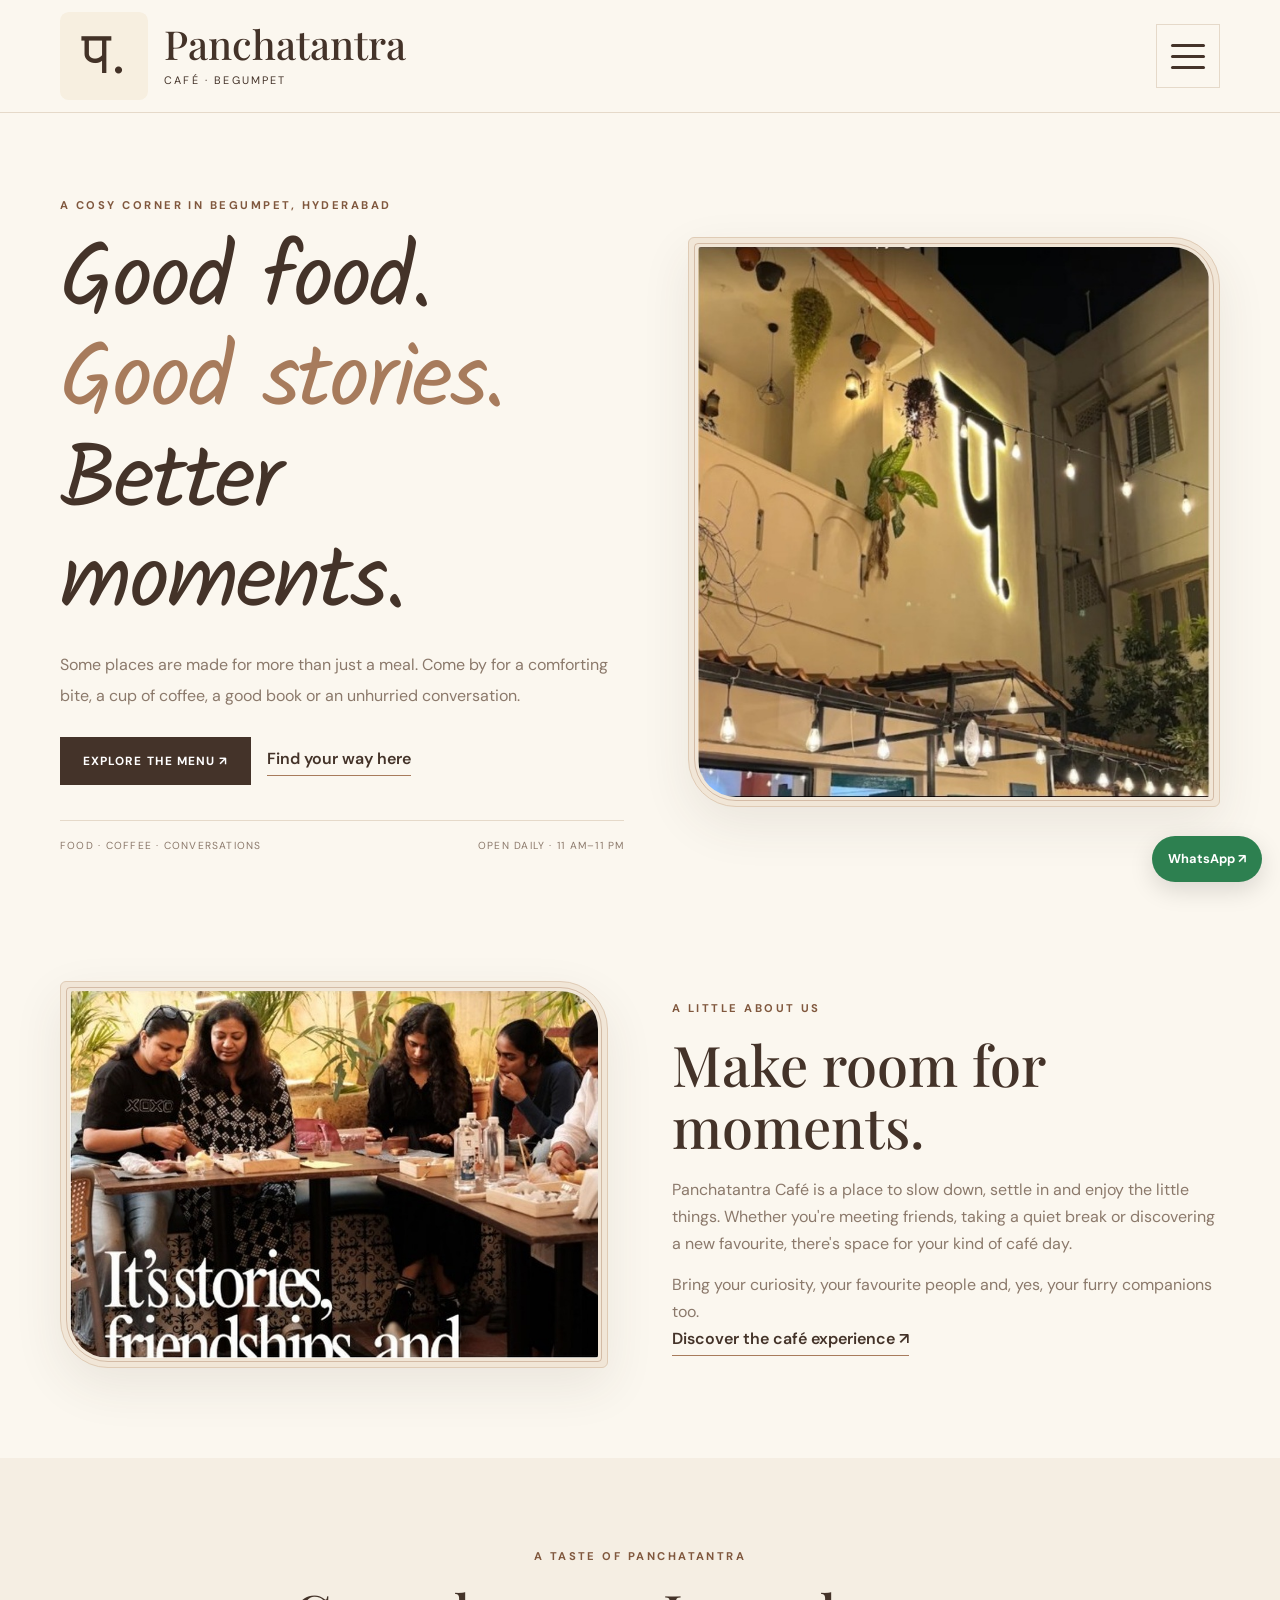
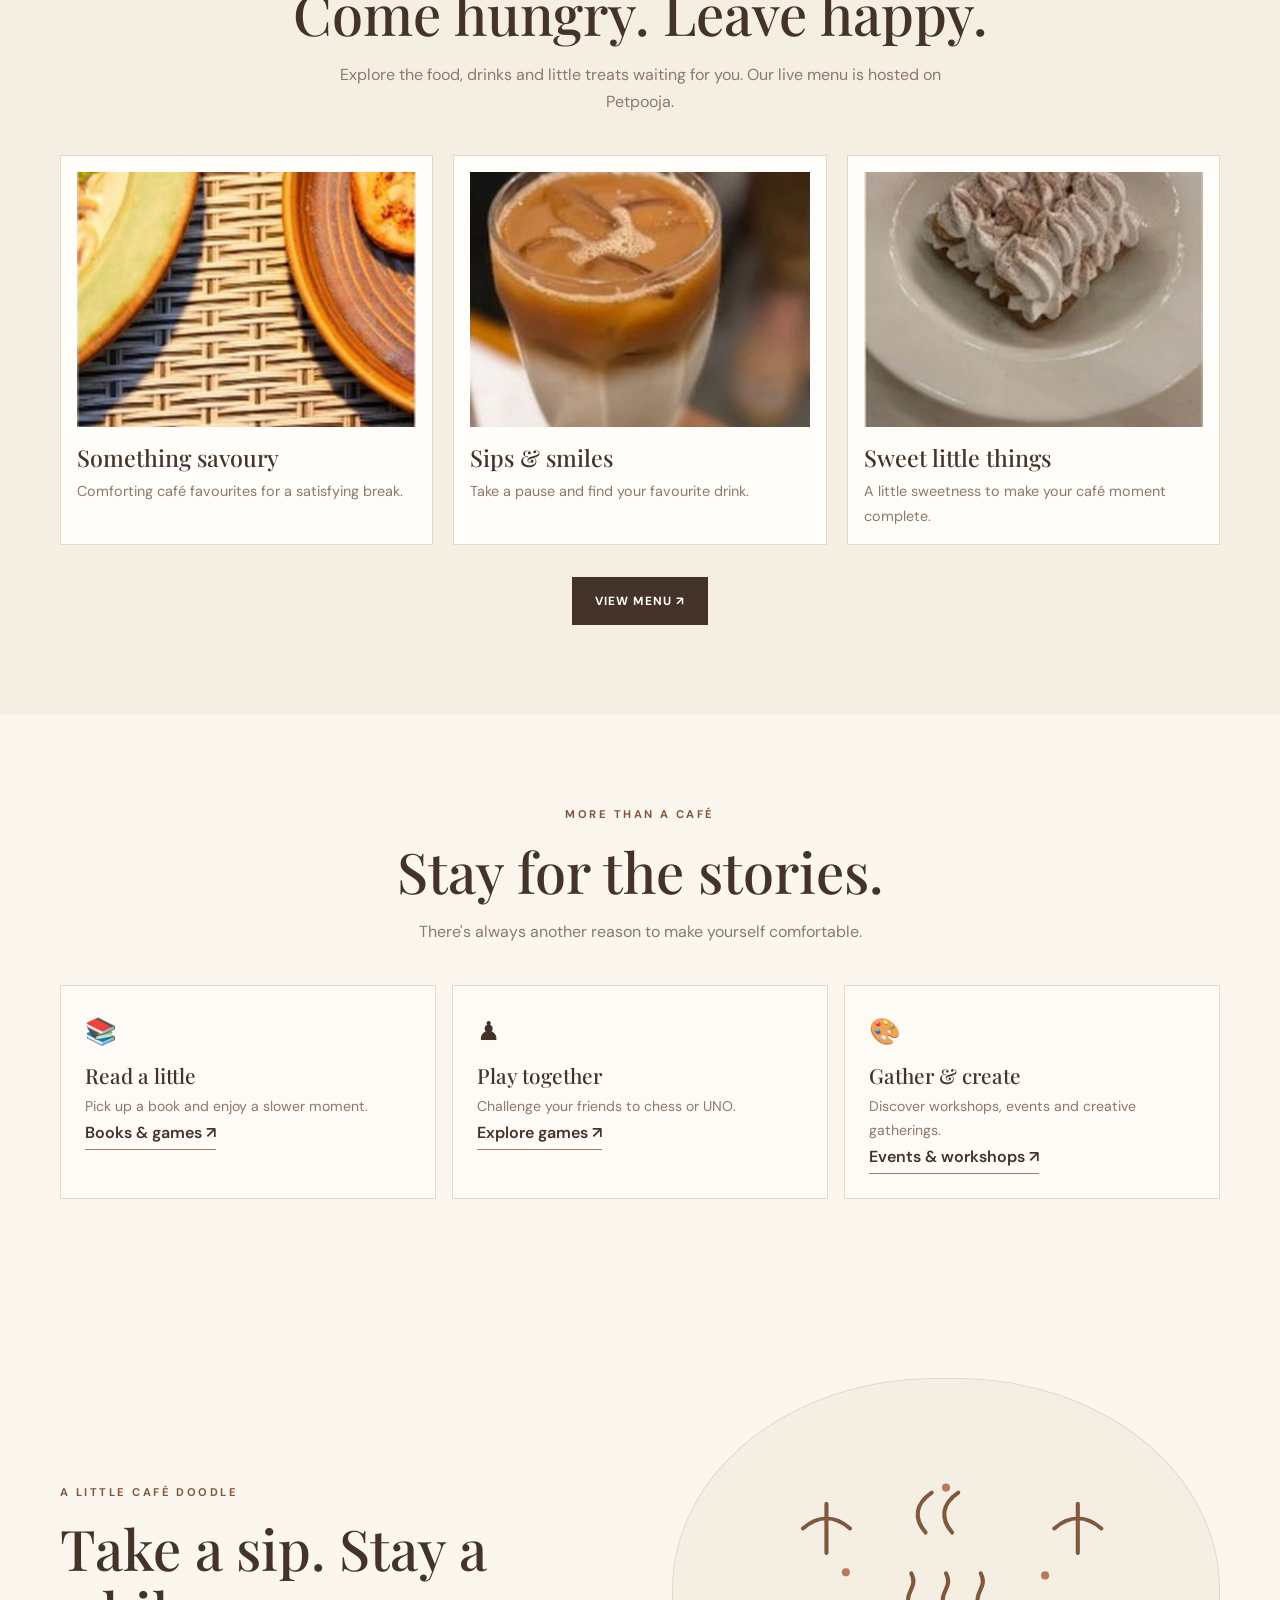
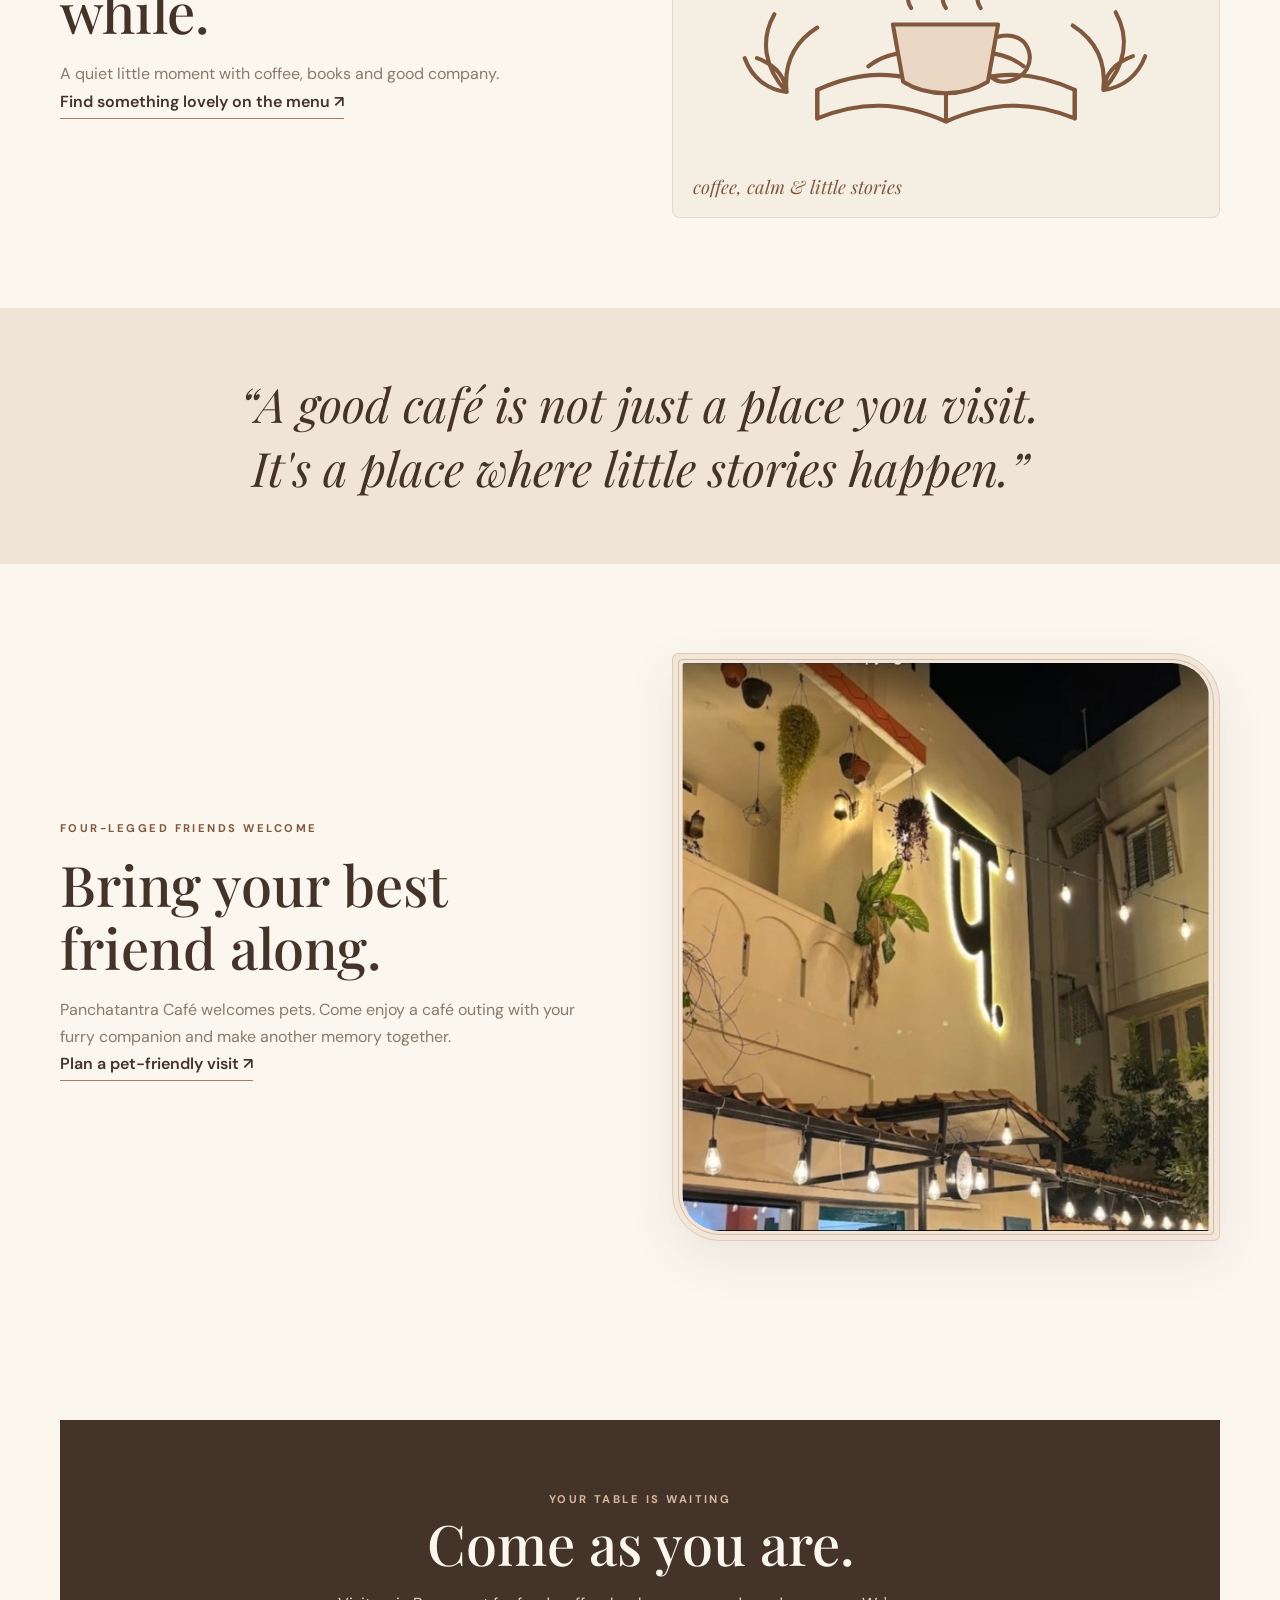
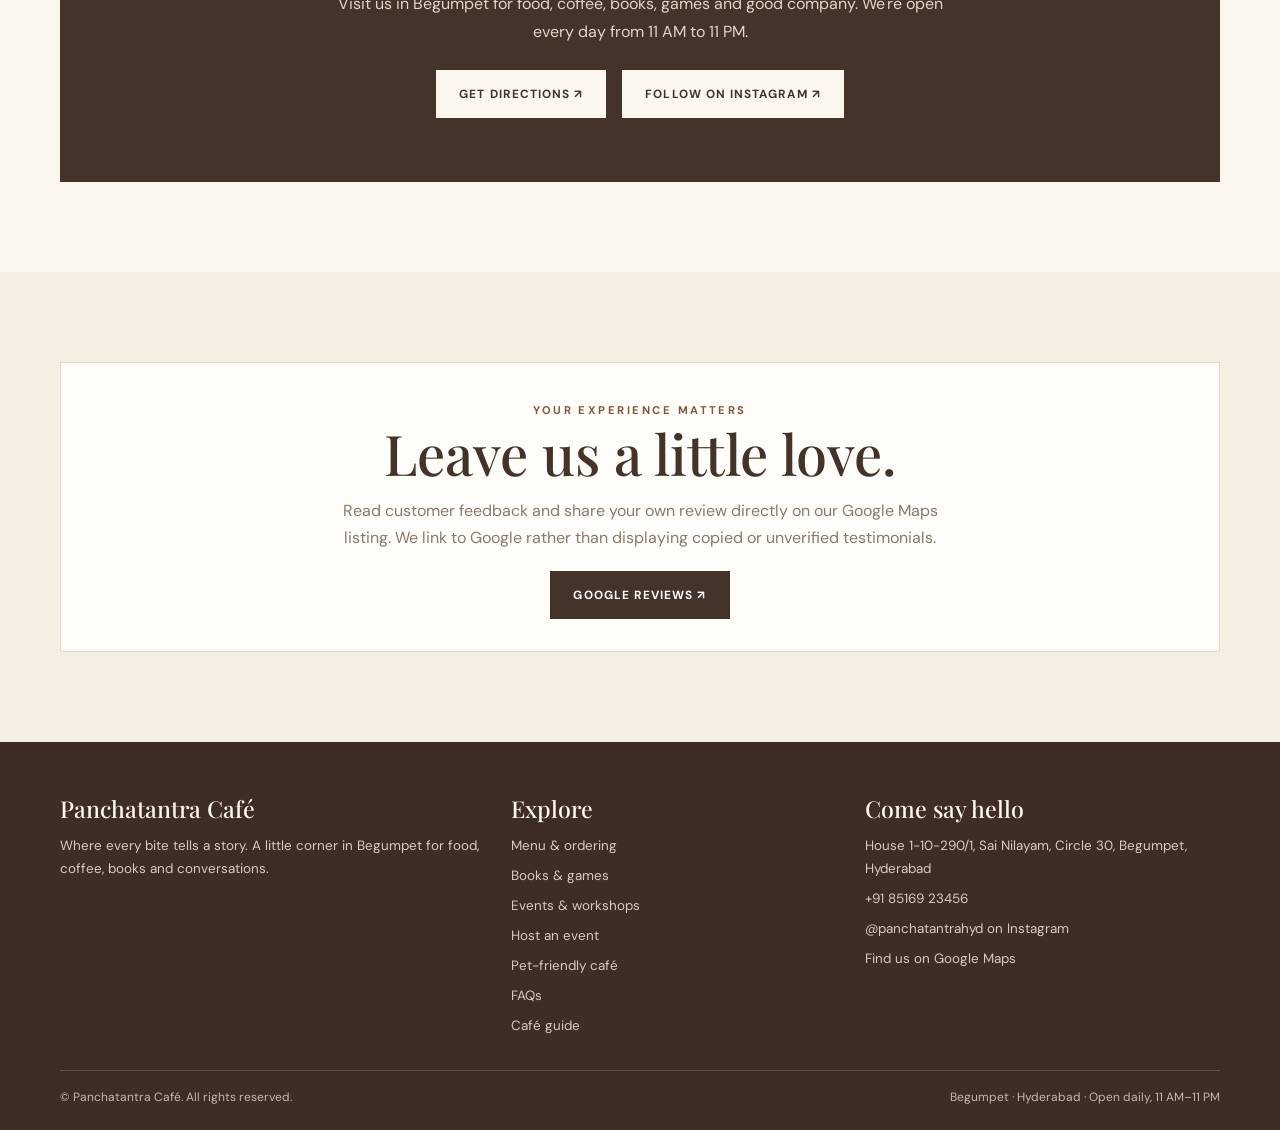
==== commit 8c4752d8: "Add files via upload" ====
--- a/index.html
+++ b/index.html
@@ -6,7 +6,7 @@
 <link rel="icon" href="favicon.svg" type="image/svg+xml"><link rel="apple-touch-icon" href="favicon.svg">
 <link rel="preconnect" href="https://fonts.googleapis.com"><link rel="preconnect" href="https://fonts.gstatic.com" crossorigin>
 <link href="https://fonts.googleapis.com/css2?family=DM+Sans:wght@400;500;600;700&family=Playfair+Display:ital,wght@0,400;0,500;0,600;1,400&family=Kalam:wght@400;700&display=swap" rel="stylesheet">
-<link rel="stylesheet" href="styles.css?v=20261122-image-menu-fix">
+<link rel="stylesheet" href="styles.css?v=20261122-real-fix3">
 <meta property="og:type" content="website"><meta property="og:site_name" content="Panchatantra Café">
 <meta property="og:title" content="Panchatantra Café, Begumpet | Books, Board Games & Pet-Friendly Café in Hyderabad"><meta property="og:description" content="Visit Panchatantra Café in Begumpet, Hyderabad for food, coffee, books, board games, workshops and pet-friendly café moments.">
 <meta property="og:url" content="https://panchatantracafe.com/"><meta property="og:image" content="https://panchatantracafe.com/homepage-clean.jpg">
@@ -70,5 +70,5 @@
 <div><h3>Explore</h3><div class="footer-links"><a href="menu.html">Menu & ordering</a><a href="books-and-games.html">Books & games</a><a href="Event.html">Events & workshops</a><a href="host-an-event.html">Host an event</a><a href="pet-friendly.html">Pet-friendly café</a><a href="faq.html">FAQs</a><a href="guide.html">Café guide</a></div></div>
 <div><h3>Come say hello</h3><div class="footer-links"><a href="https://maps.app.goo.gl/RJKehn9R445dQgz3A" target="_blank" rel="noopener noreferrer">House 1-10-290/1, Sai Nilayam, Circle 30, Begumpet, Hyderabad</a><a href="tel:+918516923456">+91 85169 23456</a><a href="https://www.instagram.com/panchatantrahyd/" target="_blank" rel="noopener noreferrer">@panchatantrahyd on Instagram</a><a href="https://maps.app.goo.gl/RJKehn9R445dQgz3A" target="_blank" rel="noopener noreferrer">Find us on Google Maps</a></div></div>
 </div><div class="footer-bottom"><span>© <span data-year></span> Panchatantra Café. All rights reserved.</span><span>Begumpet · Hyderabad · Open daily, 11 AM–11 PM</span></div>
-</div></footer><a class="whatsapp-float" href="https://wa.me/918516923456" target="_blank" rel="noopener noreferrer" aria-label="Chat with Panchatantra Café on WhatsApp">WhatsApp ↗</a><script src="script.js?v=20261122-image-menu-fix" defer></script>
+</div></footer><a class="whatsapp-float" href="https://wa.me/918516923456" target="_blank" rel="noopener noreferrer" aria-label="Chat with Panchatantra Café on WhatsApp">WhatsApp ↗</a><script src="script.js?v=20261122-real-fix3" defer></script>
 </body></html>
--- a/styles.css
+++ b/styles.css
@@ -369,121 +369,30 @@
 }
 
 
-/* ===== MOBILE IMAGE + NAVIGATION REPAIR (Nov 2026) ===== */
-
-/* Images stay completely inside their decorative frames; no fixed-height crop. */
-.photo-frame,
-.hero-image,
+/* PHOTO FRAME FIT — keep every complete photograph visible inside its decorative frame. */
+.photo-frame { overflow:hidden; min-width:0; }
+.photo-frame img {
+  display:block; width:100%; height:auto; max-width:100%;
+  object-fit:contain; object-position:center; background:var(--cream2);
+}
+.hero-image {
+  aspect-ratio:0.98 / 1; display:flex; align-items:center; justify-content:center;
+}
+.hero-image img { width:100%; height:100%; object-fit:contain; }
 .story-image {
-  display: block !important;
-  width: 100% !important;
-  height: auto !important;
-  min-height: 0 !important;
-  max-height: none !important;
-  overflow: visible !important;
-  box-sizing: border-box !important;
-}
-.photo-frame img,
-.hero-image img,
-.story-image img {
-  display: block !important;
-  width: 100% !important;
-  max-width: 100% !important;
-  height: auto !important;
-  max-height: none !important;
-  object-fit: contain !important;
-  object-position: center center !important;
-  box-sizing: border-box !important;
-}
-.photo-frame:before { pointer-events: none !important; }
-
-/* Menu images also retain their complete aspect ratio. */
-.card-image,
-.books-games-cards .card-image,
-.menu-photo {
-  display: block !important;
-  width: 100% !important;
-  height: auto !important;
-  min-height: 0 !important;
-  max-height: none !important;
-  overflow: visible !important;
-  box-sizing: border-box !important;
-}
-.card-image img,
-.books-games-cards .card-image img,
-.menu-photo img {
-  display: block !important;
-  width: 100% !important;
-  max-width: 100% !important;
-  height: auto !important;
-  max-height: none !important;
-  aspect-ratio: auto !important;
-  object-fit: contain !important;
-  object-position: center !important;
-}
-
-/* Reliable dropdown positioning and tap target on phones. */
-.site-header { position: sticky !important; top: 0 !important; z-index: 9999 !important; }
-.site-header .nav-wrap { position: relative !important; }
-.site-header .menu-toggle {
-  display: grid !important;
-  place-items: center !important;
-  position: relative !important;
-  z-index: 10001 !important;
-  flex: 0 0 58px !important;
-  width: 58px !important;
-  height: 58px !important;
-  padding: 0 !important;
-  cursor: pointer !important;
-  pointer-events: auto !important;
-  touch-action: manipulation !important;
-}
-.site-header .hamburger-lines { pointer-events: none !important; }
-.site-header .nav-panel {
-  display: none !important;
-  position: absolute !important;
-  top: 100% !important;
-  left: auto !important;
-  right: 0 !important;
-  z-index: 10000 !important;
-  width: min(390px, calc(100vw - 24px)) !important;
-  max-height: calc(100dvh - 120px) !important;
-  overflow-y: auto !important;
-  background: var(--cream, #fbf7ef) !important;
-  border: 1px solid var(--line, #dfcbb5) !important;
-  box-shadow: 0 18px 42px rgba(68,51,41,.18) !important;
-}
-.site-header .nav-panel.open { display: block !important; }
-.site-header .nav-panel .nav-links {
-  display: flex !important;
-  position: static !important;
-  width: 100% !important;
-  max-height: none !important;
-  overflow: visible !important;
-  flex-direction: column !important;
-  align-items: stretch !important;
-  gap: 0 !important;
-  padding: .5rem 1.1rem !important;
-  margin: 0 !important;
-}
-.site-header .nav-panel .nav-links li { display: block !important; width: 100% !important; }
-.site-header .nav-panel .nav-links a { display: block !important; padding: .9rem .35rem !important; }
-body.menu-open { overflow: hidden !important; }
-
-@media (max-width: 780px) {
-  .site-header .nav-wrap { min-height: 96px !important; }
-  .site-header .brand { gap: .65rem !important; min-width: 0 !important; }
-  .site-header .brand img { width: 66px !important; height: 66px !important; flex-basis: 66px !important; }
-  .site-header .brand-name { font-size: clamp(1.45rem, 6vw, 1.9rem) !important; white-space: nowrap !important; }
-  .site-header .brand small { font-size: .54rem !important; letter-spacing: .15em !important; }
-  .site-header .nav-panel { left: 0 !important; right: 0 !important; width: 100% !important; max-height: calc(100dvh - 100px) !important; }
-  .grid-2 { grid-template-columns: 1fr !important; }
-}
-@media (max-width: 390px) {
-  .site-header .nav-wrap { gap: .45rem !important; }
-  .site-header .brand { gap: .5rem !important; }
-  .site-header .brand img { width: 56px !important; height: 56px !important; flex-basis: 56px !important; }
-  .site-header .brand-name { font-size: 1.38rem !important; }
-  .site-header .brand small { font-size: .48rem !important; }
-  .site-header .menu-toggle { flex-basis: 52px !important; width: 52px !important; height: 52px !important; }
-}
+  aspect-ratio:4 / 3; display:flex; align-items:center; justify-content:center;
+}
+.story-image img { width:100%; height:100%; object-fit:contain; }
+@media (max-width:780px) {
+  .hero-image { aspect-ratio:1 / 1; }
+  .story-image { aspect-ratio:4 / 3; }
+  .photo-frame { padding:7px; }
+}
+
+/* FINAL MOBILE NAV + COMPLETE PHOTO FRAME FIX */
+.site-header{position:sticky!important;top:0!important;z-index:9000!important}.site-header .nav-wrap{position:relative!important}
+.site-header .menu-toggle{display:grid!important;place-items:center!important;position:relative!important;z-index:9003!important;pointer-events:auto!important;touch-action:manipulation!important}.site-header .menu-toggle *{pointer-events:none!important}
+.site-header .nav-panel{display:none!important;position:absolute!important;top:100%!important;left:auto!important;right:0!important;z-index:9002!important;width:min(390px,calc(100vw - 24px))!important;max-height:calc(100dvh - 120px)!important;overflow-y:auto!important;background:var(--cream,#fbf7ef)!important;border:1px solid var(--line,#dfd2c3)!important;box-shadow:0 18px 42px rgba(68,51,41,.18)!important;visibility:visible!important;opacity:1!important}
+.site-header .nav-panel.open{display:block!important}.site-header .nav-panel .nav-links{display:flex!important;flex-direction:column!important;align-items:stretch!important;width:100%!important;padding:.55rem 1.1rem!important;margin:0!important}.site-header .nav-panel .nav-links li{display:block!important;width:100%!important}.site-header .nav-panel .nav-links a{display:block!important;padding:.9rem .35rem!important}body.menu-open{overflow:hidden!important}
+.photo-frame{display:block!important;width:100%!important;height:auto!important;min-height:0!important;aspect-ratio:auto!important;overflow:hidden!important;box-sizing:border-box!important}.photo-frame img{display:block!important;width:100%!important;height:auto!important;max-width:100%!important;max-height:none!important;aspect-ratio:auto!important;object-fit:contain!important;object-position:center!important;transform:none!important}.hero-image,.story-image{display:block!important;height:auto!important;min-height:0!important;aspect-ratio:auto!important}.hero-image img,.story-image img{width:100%!important;height:auto!important;object-fit:contain!important}
+@media(max-width:780px){.site-header .nav-panel{left:0!important;right:0!important;width:100%!important}.photo-frame{padding:7px!important}}
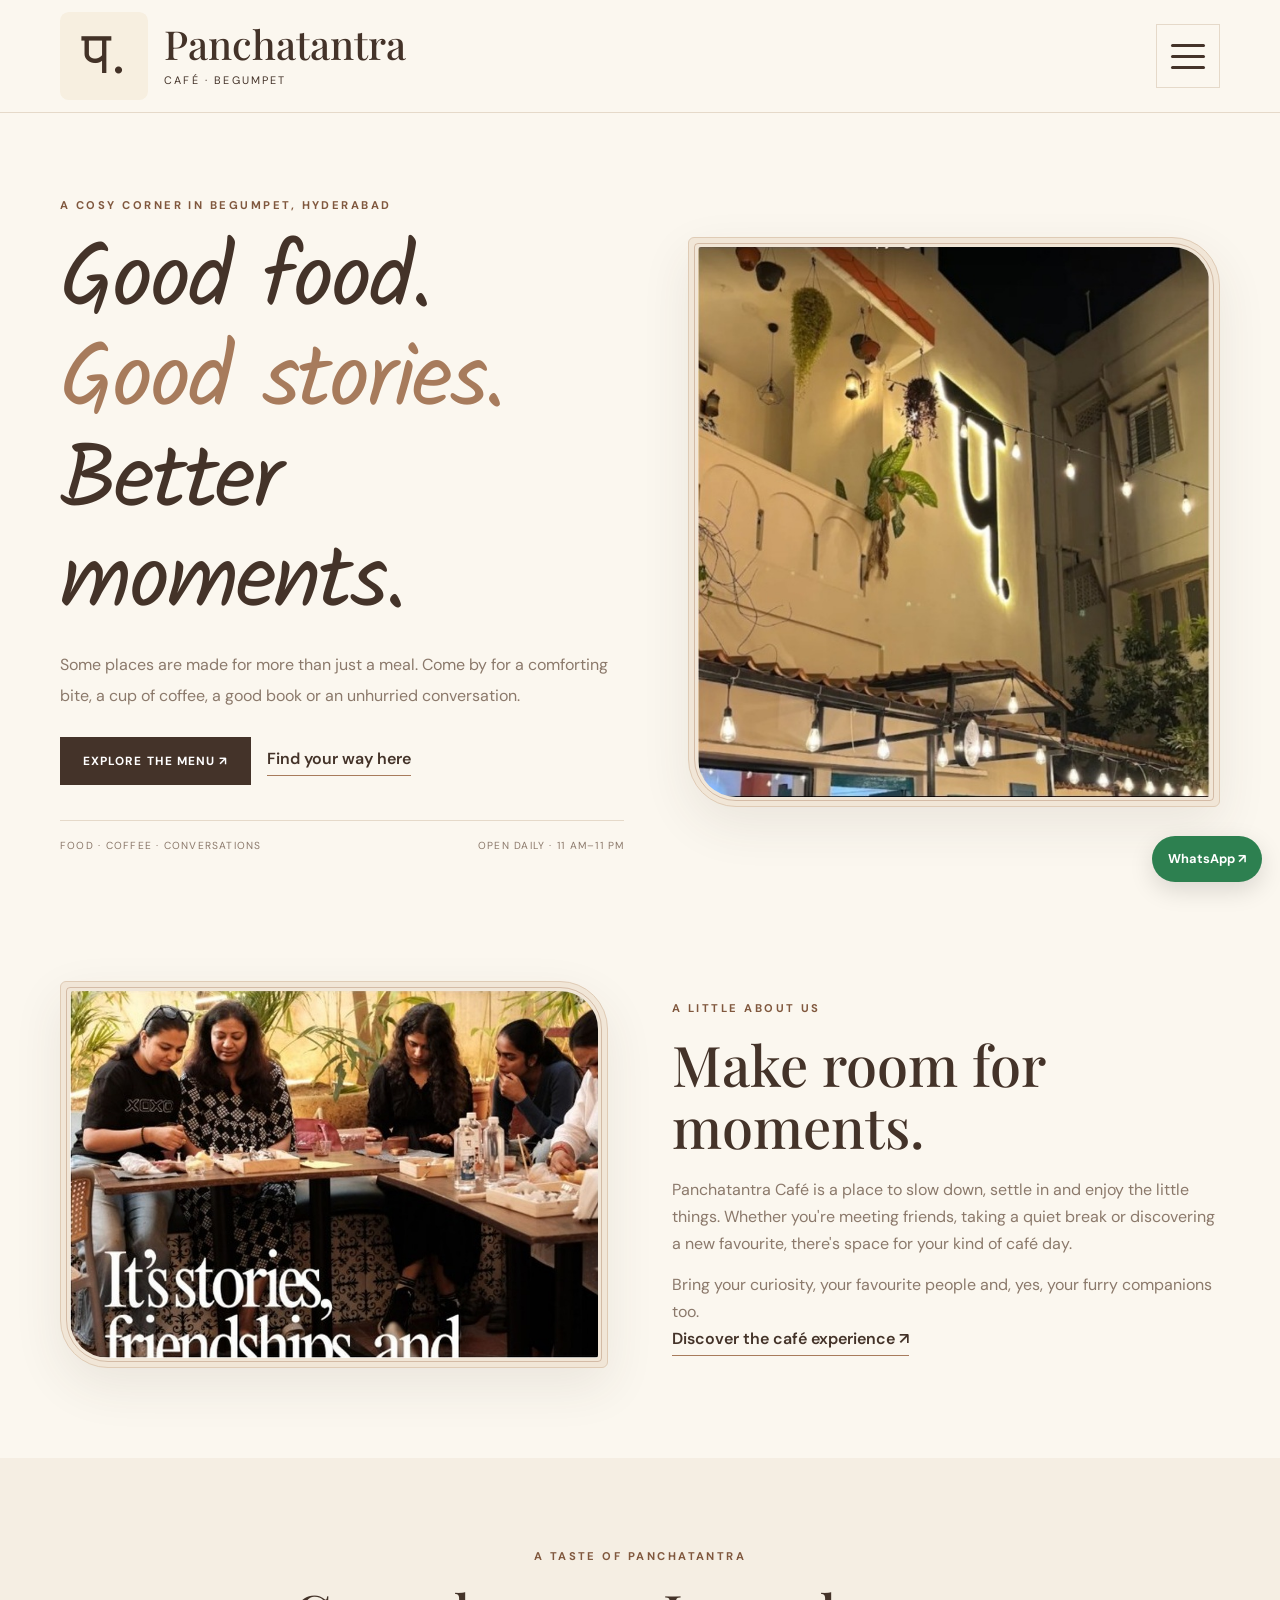
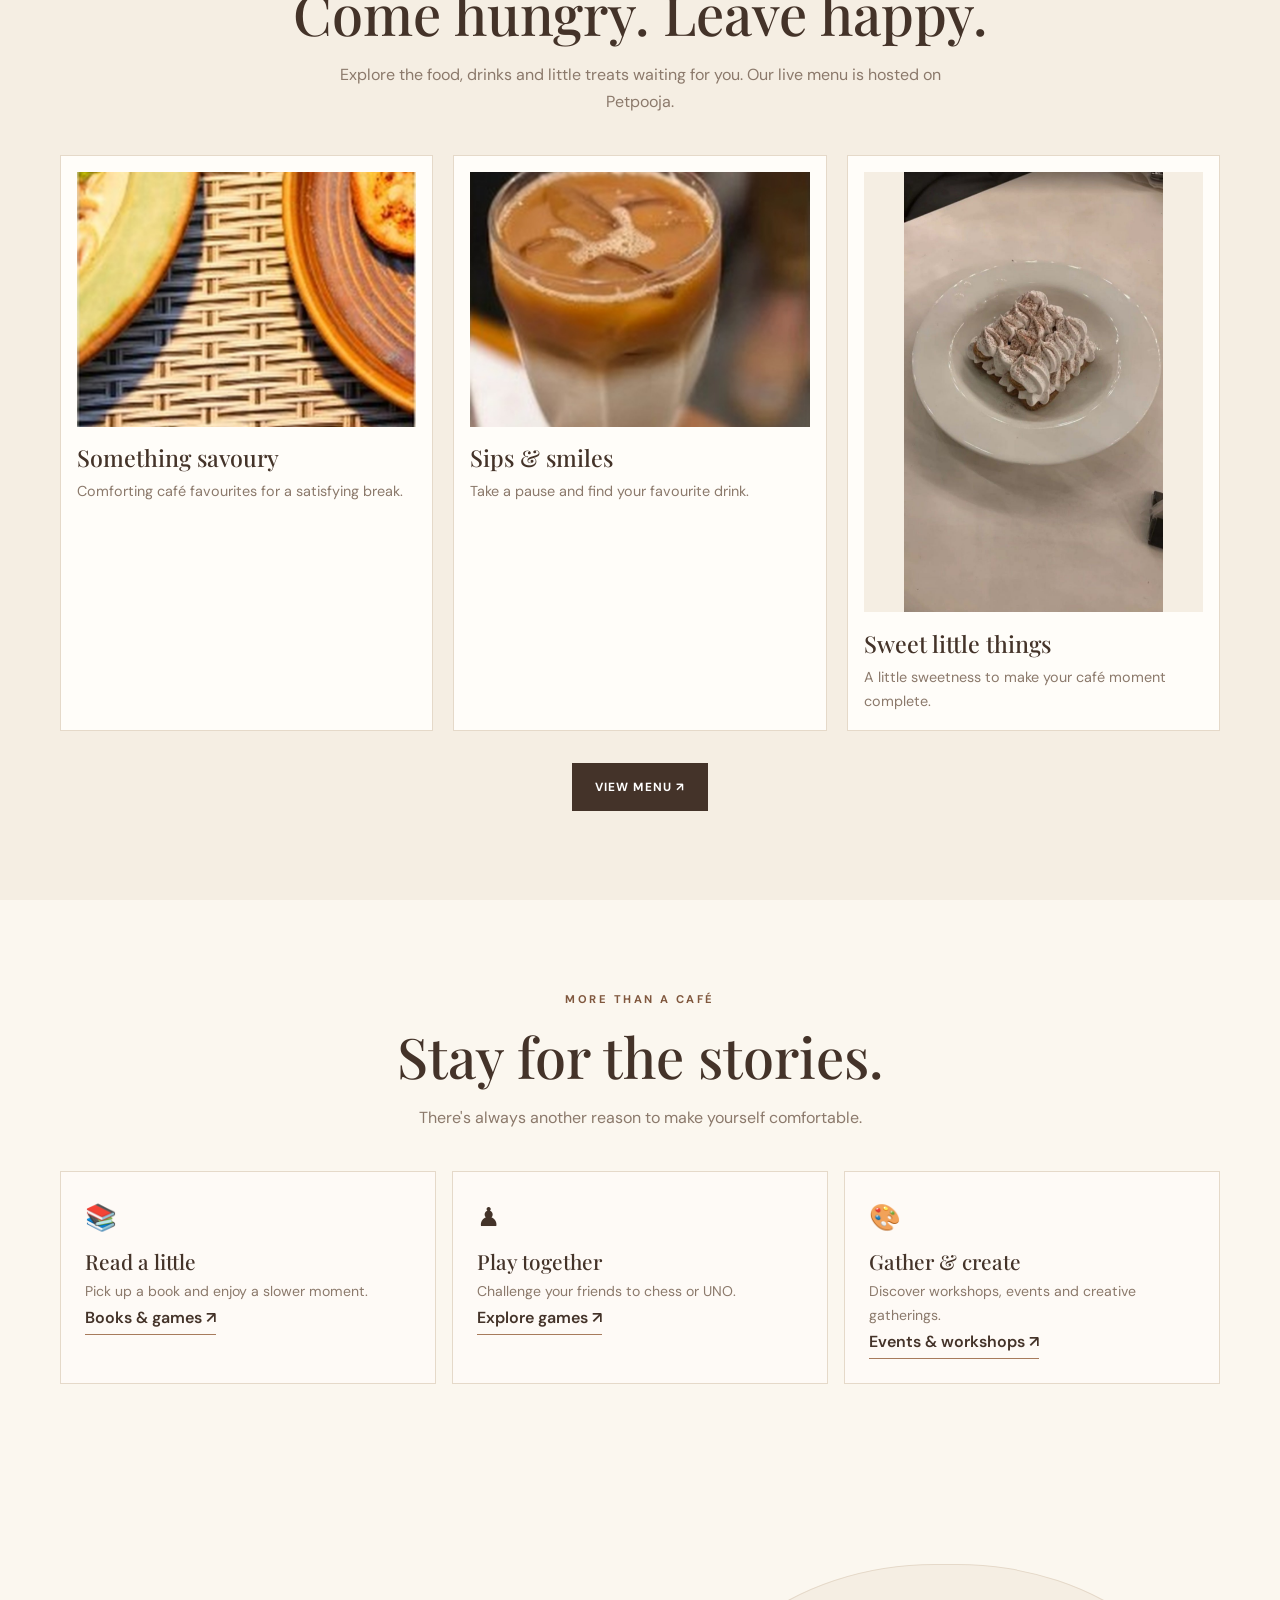
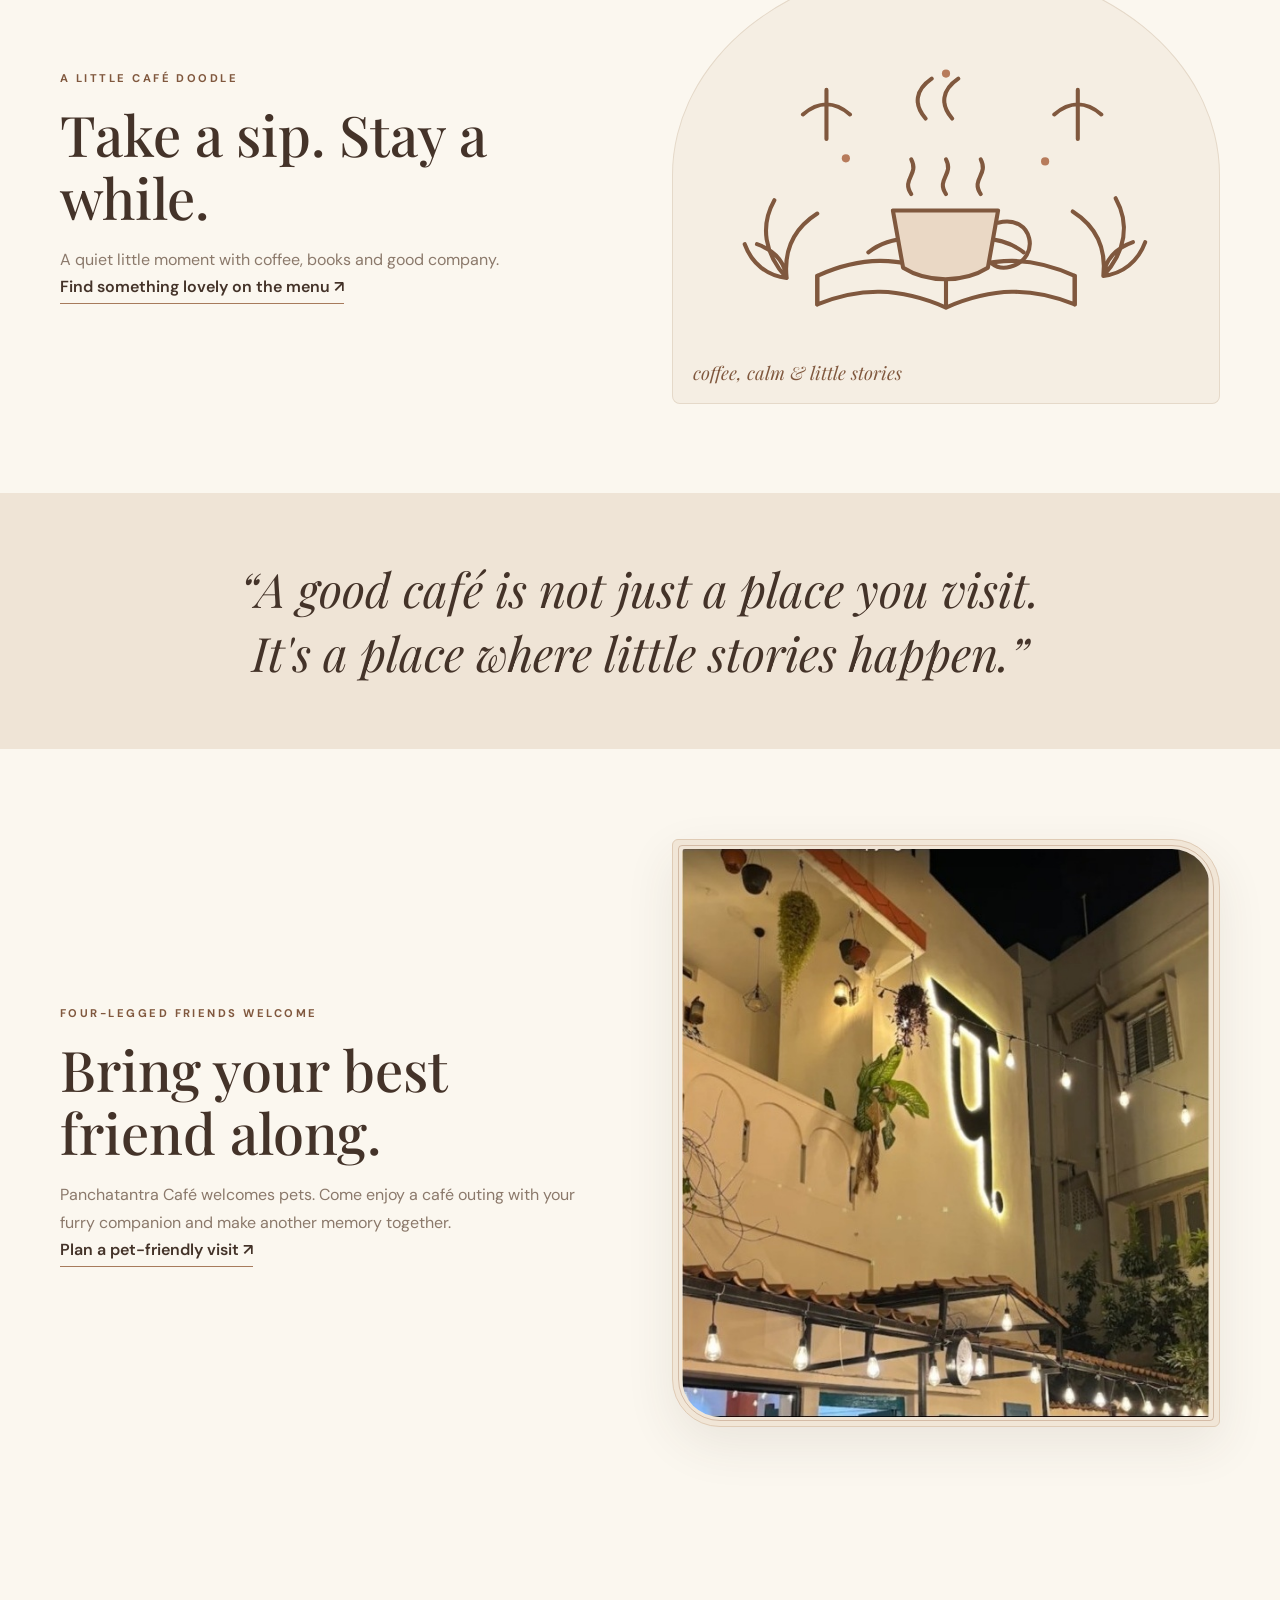
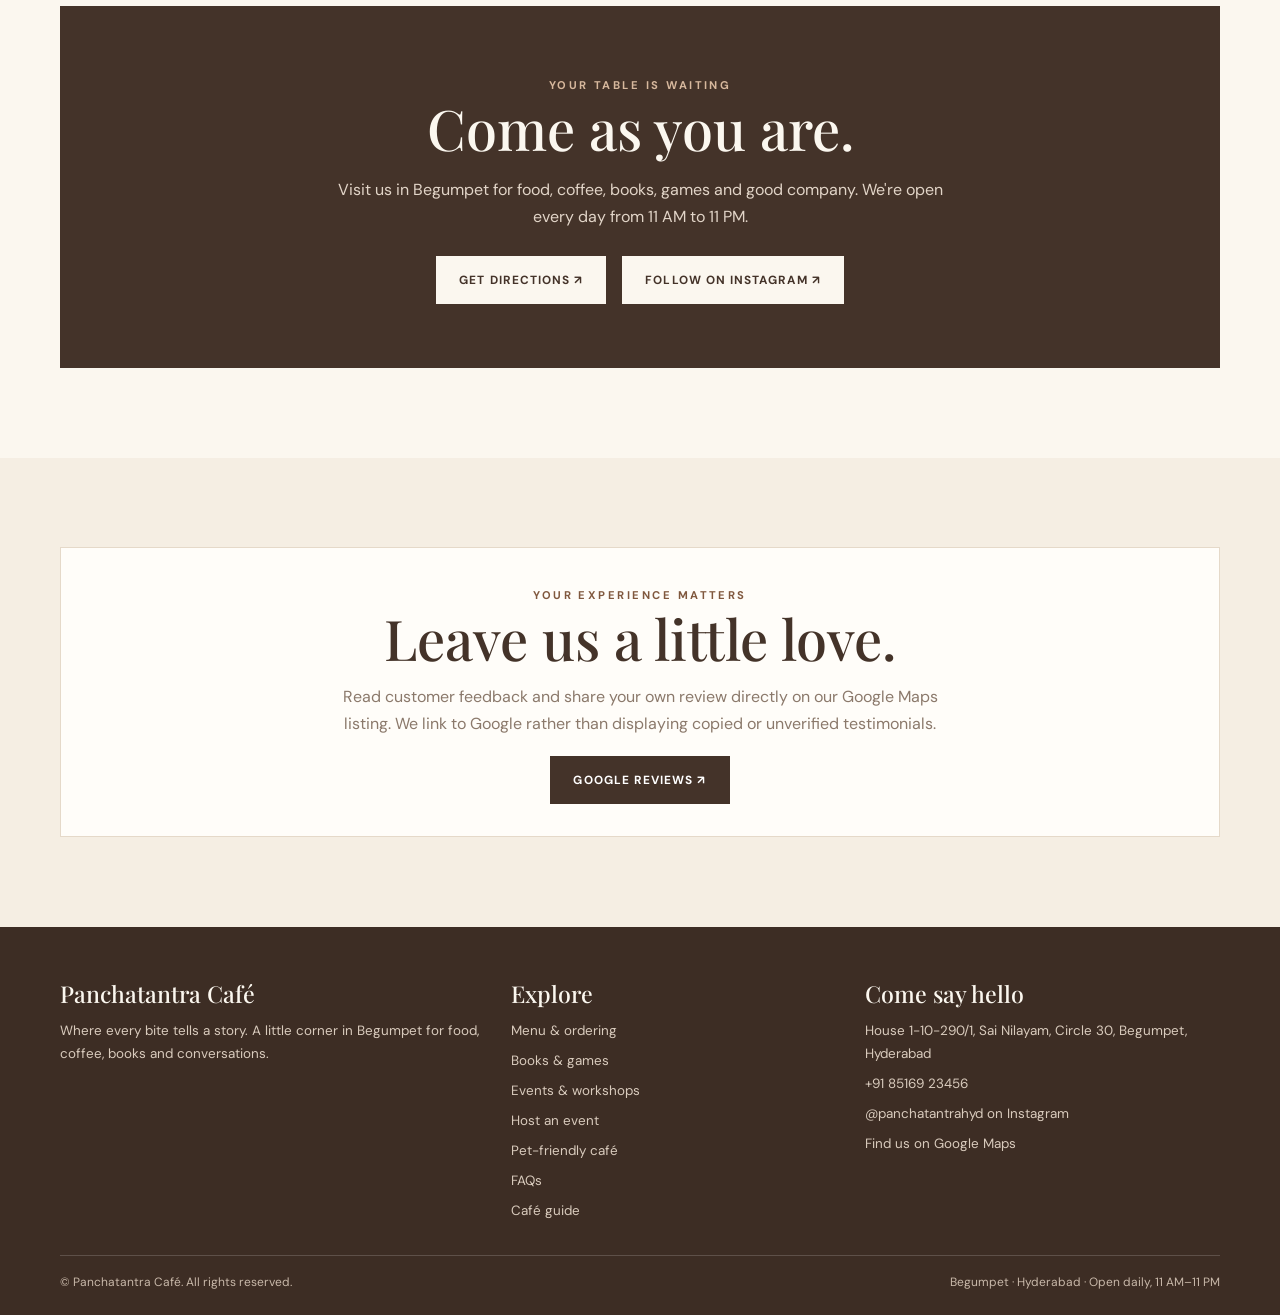
==== commit 6f8a007b: "Add files via upload" ====
--- a/index.html
+++ b/index.html
@@ -16,7 +16,7 @@
 <a class="brand" href="index.html" aria-label="Panchatantra Café home"><img src="logooo.svg" alt="" width="76" height="76"><span><span class="brand-name">Panchatantra</span><small>CAFÉ · BEGUMPET</small></span></a>
 <button class="menu-toggle" type="button" aria-label="Open navigation menu" aria-expanded="false" aria-controls="primary-navigation"><span class="hamburger-lines" aria-hidden="true"><span></span><span></span><span></span></span></button>
 <nav class="nav-panel" id="primary-navigation" aria-label="Main navigation"><ul class="nav-links">
-<li><a href="index.html">Home</a></li><li><a href="index.html#experience">Experience</a></li><li><a href="menu.html">Menu</a></li><li><a href="books-and-games.html">Books &amp; Games</a></li><li><a href="Event.html">Events</a></li><li><a href="pet-friendly.html">Pet Friendly</a></li><li><a href="faq.html">FAQs</a></li><li><a class="nav-cta" href="https://dinein.petpooja.com/qr/jzxh1v2054/B1" target="_blank" rel="noopener noreferrer">PETPOOJA MENU ↗</a></li>
+<li><a href="index.html">Home</a></li><li><a href="index.html#experience">About</a></li><li><a href="menu.html">Menu</a></li><li><a href="books-and-games.html">Books &amp; Games</a></li><li><a href="Event.html">Events</a></li><li><a href="pet-friendly.html">Pet Friendly</a></li><li><a href="faq.html">FAQs</a></li><li><a class="nav-cta" href="https://dinein.petpooja.com/qr/jzxh1v2054/B1" target="_blank" rel="noopener noreferrer">PETPOOJA MENU ↗</a></li>
 </ul></nav></div></header>
 <main>
 <section class="hero container"><div class="hero-layout">
@@ -70,5 +70,5 @@
 <div><h3>Explore</h3><div class="footer-links"><a href="menu.html">Menu & ordering</a><a href="books-and-games.html">Books & games</a><a href="Event.html">Events & workshops</a><a href="host-an-event.html">Host an event</a><a href="pet-friendly.html">Pet-friendly café</a><a href="faq.html">FAQs</a><a href="guide.html">Café guide</a></div></div>
 <div><h3>Come say hello</h3><div class="footer-links"><a href="https://maps.app.goo.gl/RJKehn9R445dQgz3A" target="_blank" rel="noopener noreferrer">House 1-10-290/1, Sai Nilayam, Circle 30, Begumpet, Hyderabad</a><a href="tel:+918516923456">+91 85169 23456</a><a href="https://www.instagram.com/panchatantrahyd/" target="_blank" rel="noopener noreferrer">@panchatantrahyd on Instagram</a><a href="https://maps.app.goo.gl/RJKehn9R445dQgz3A" target="_blank" rel="noopener noreferrer">Find us on Google Maps</a></div></div>
 </div><div class="footer-bottom"><span>© <span data-year></span> Panchatantra Café. All rights reserved.</span><span>Begumpet · Hyderabad · Open daily, 11 AM–11 PM</span></div>
-</div></footer><a class="whatsapp-float" href="https://wa.me/918516923456" target="_blank" rel="noopener noreferrer" aria-label="Chat with Panchatantra Café on WhatsApp">WhatsApp ↗</a><script src="script.js?v=20261122-real-fix3" defer></script>
+</div></footer><a class="whatsapp-float" href="https://wa.me/918516923456" target="_blank" rel="noopener noreferrer" aria-label="Chat with Panchatantra Café on WhatsApp">WhatsApp ↗</a><script src="script.js?v=20261122-final" defer></script>
 </body></html>
--- a/styles.css
+++ b/styles.css
@@ -396,3 +396,23 @@
 .site-header .nav-panel.open{display:block!important}.site-header .nav-panel .nav-links{display:flex!important;flex-direction:column!important;align-items:stretch!important;width:100%!important;padding:.55rem 1.1rem!important;margin:0!important}.site-header .nav-panel .nav-links li{display:block!important;width:100%!important}.site-header .nav-panel .nav-links a{display:block!important;padding:.9rem .35rem!important}body.menu-open{overflow:hidden!important}
 .photo-frame{display:block!important;width:100%!important;height:auto!important;min-height:0!important;aspect-ratio:auto!important;overflow:hidden!important;box-sizing:border-box!important}.photo-frame img{display:block!important;width:100%!important;height:auto!important;max-width:100%!important;max-height:none!important;aspect-ratio:auto!important;object-fit:contain!important;object-position:center!important;transform:none!important}.hero-image,.story-image{display:block!important;height:auto!important;min-height:0!important;aspect-ratio:auto!important}.hero-image img,.story-image img{width:100%!important;height:auto!important;object-fit:contain!important}
 @media(max-width:780px){.site-header .nav-panel{left:0!important;right:0!important;width:100%!important}.photo-frame{padding:7px!important}}
+
+
+/* Reliable shared dropdown navigation */
+.site-header { position: relative !important; z-index: 9000 !important; }
+.site-header .nav-wrap { position: relative !important; }
+.site-header .menu-toggle { display: grid !important; place-items: center !important; position: relative !important; z-index: 9002 !important; cursor: pointer !important; pointer-events: auto !important; touch-action: manipulation !important; }
+.site-header .menu-toggle .hamburger-lines,
+.site-header .menu-toggle .hamburger-lines span { pointer-events: none !important; }
+.site-header .nav-panel { display: none !important; position: absolute !important; top: 100% !important; right: 0 !important; left: auto !important; z-index: 9001 !important; width: min(390px, calc(100vw - 24px)) !important; max-height: calc(100vh - 110px) !important; overflow-y: auto !important; background: var(--cream, #fbf7ef) !important; border: 1px solid var(--line, #dfd2c3) !important; box-shadow: 0 18px 42px rgba(68,51,41,.18) !important; }
+.site-header .nav-panel.open { display: block !important; }
+.site-header .nav-panel .nav-links { display: flex !important; position: static !important; flex-direction: column !important; align-items: stretch !important; gap: 0 !important; width: 100% !important; margin: 0 !important; padding: .55rem 1.1rem !important; list-style: none !important; }
+.site-header .nav-panel .nav-links li { display: block !important; width: 100% !important; border-bottom: 1px solid var(--line, #dfd2c3) !important; }
+.site-header .nav-panel .nav-links li:last-child { border-bottom: 0 !important; }
+.site-header .nav-panel .nav-links a { display: block !important; padding: .9rem .35rem !important; color: var(--brown, #443329) !important; font-size: 1rem !important; line-height: 1.4 !important; text-decoration: none !important; }
+.site-header .nav-panel .nav-links a:hover,
+.site-header .nav-panel .nav-links a:focus-visible { color: var(--accent-dark, #8b542f) !important; }
+body.menu-open { overflow: hidden; }
+@media (max-width: 780px) {
+  .site-header .nav-panel { left: 0 !important; right: 0 !important; width: 100% !important; max-height: calc(100vh - 100px) !important; }
+}
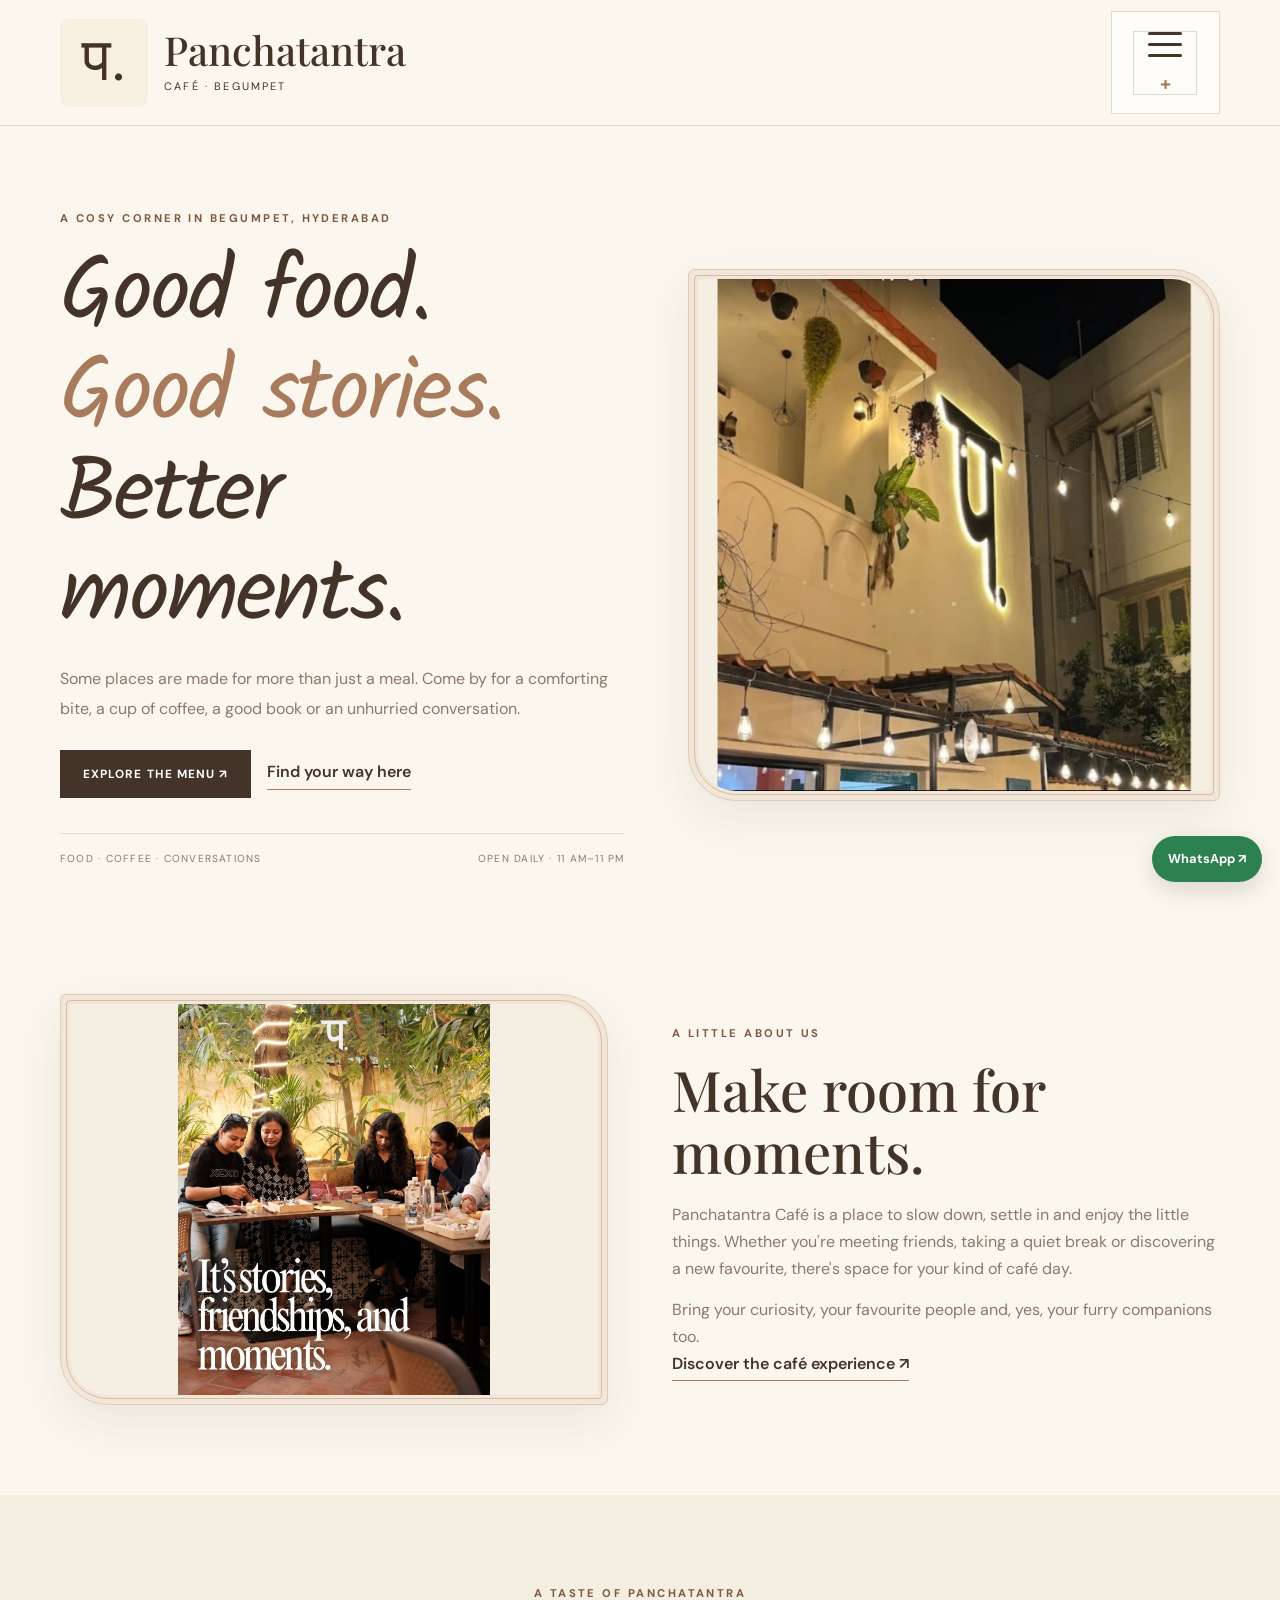
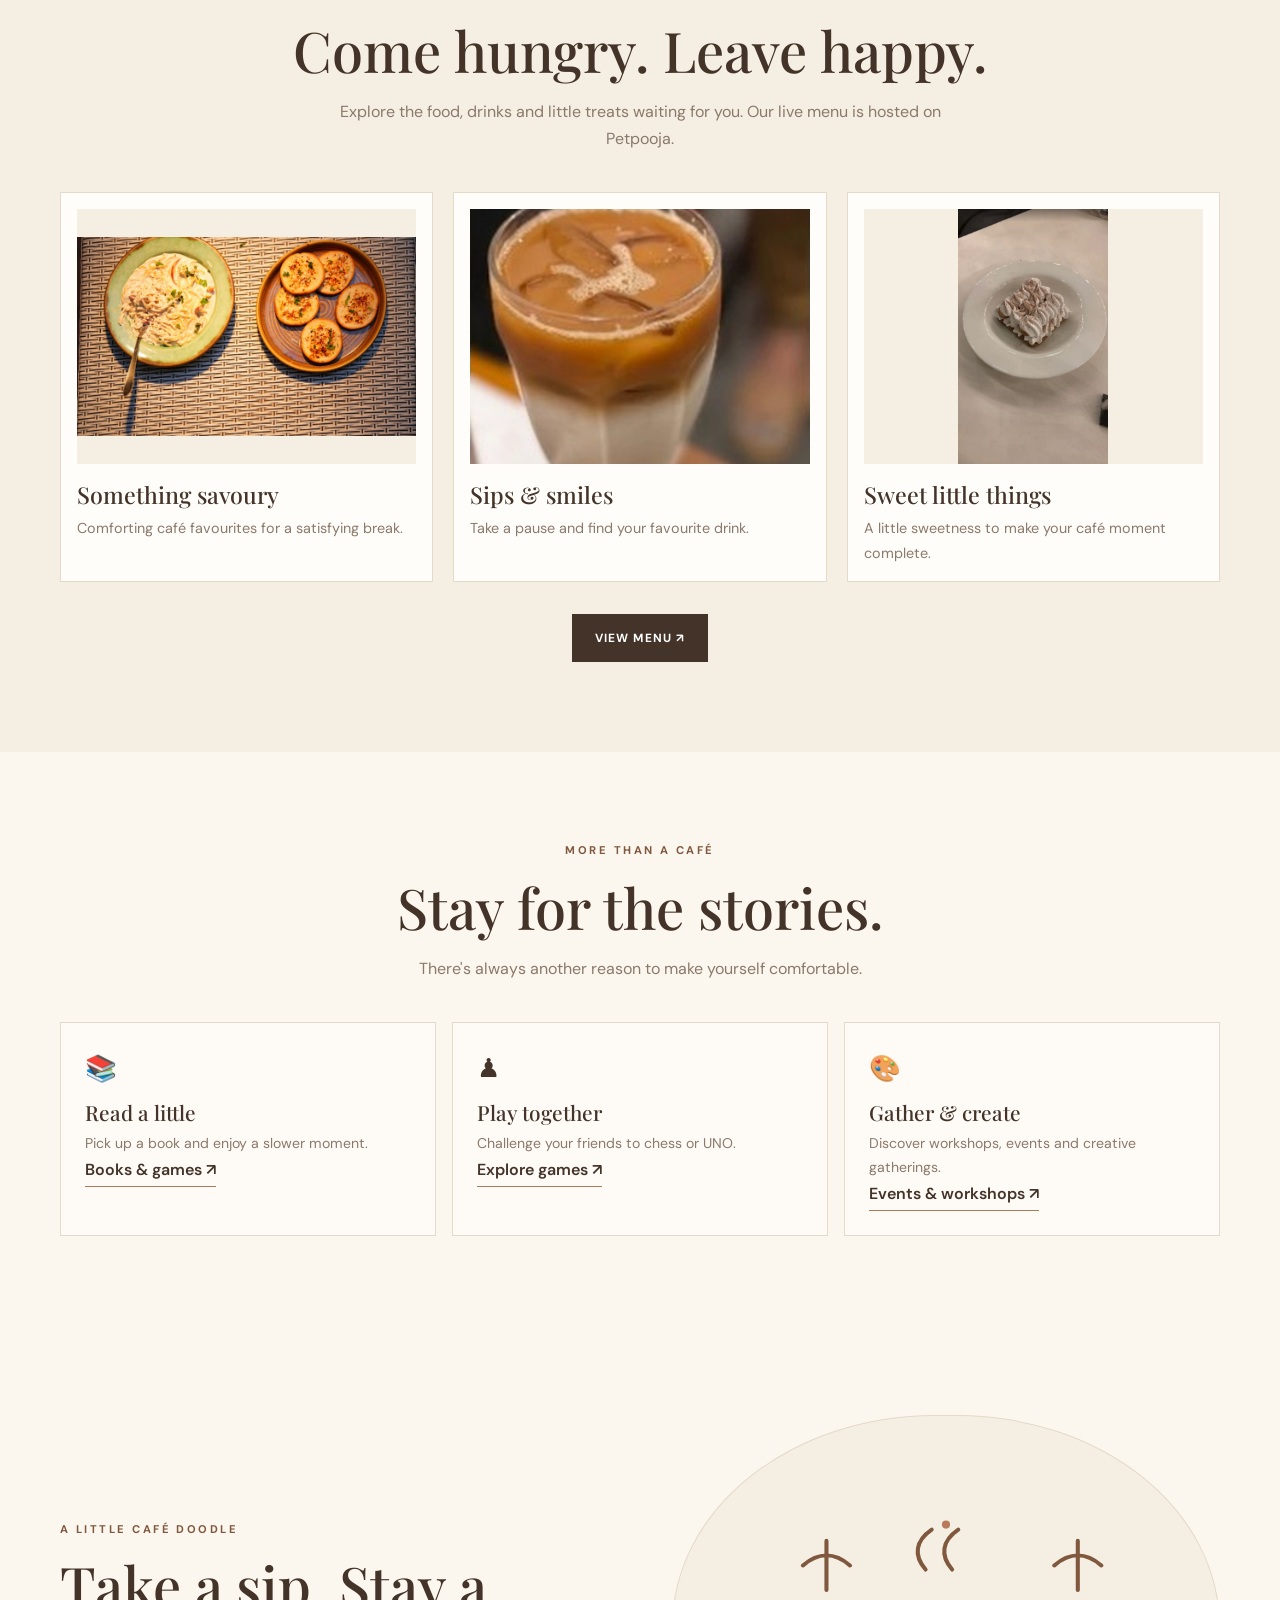
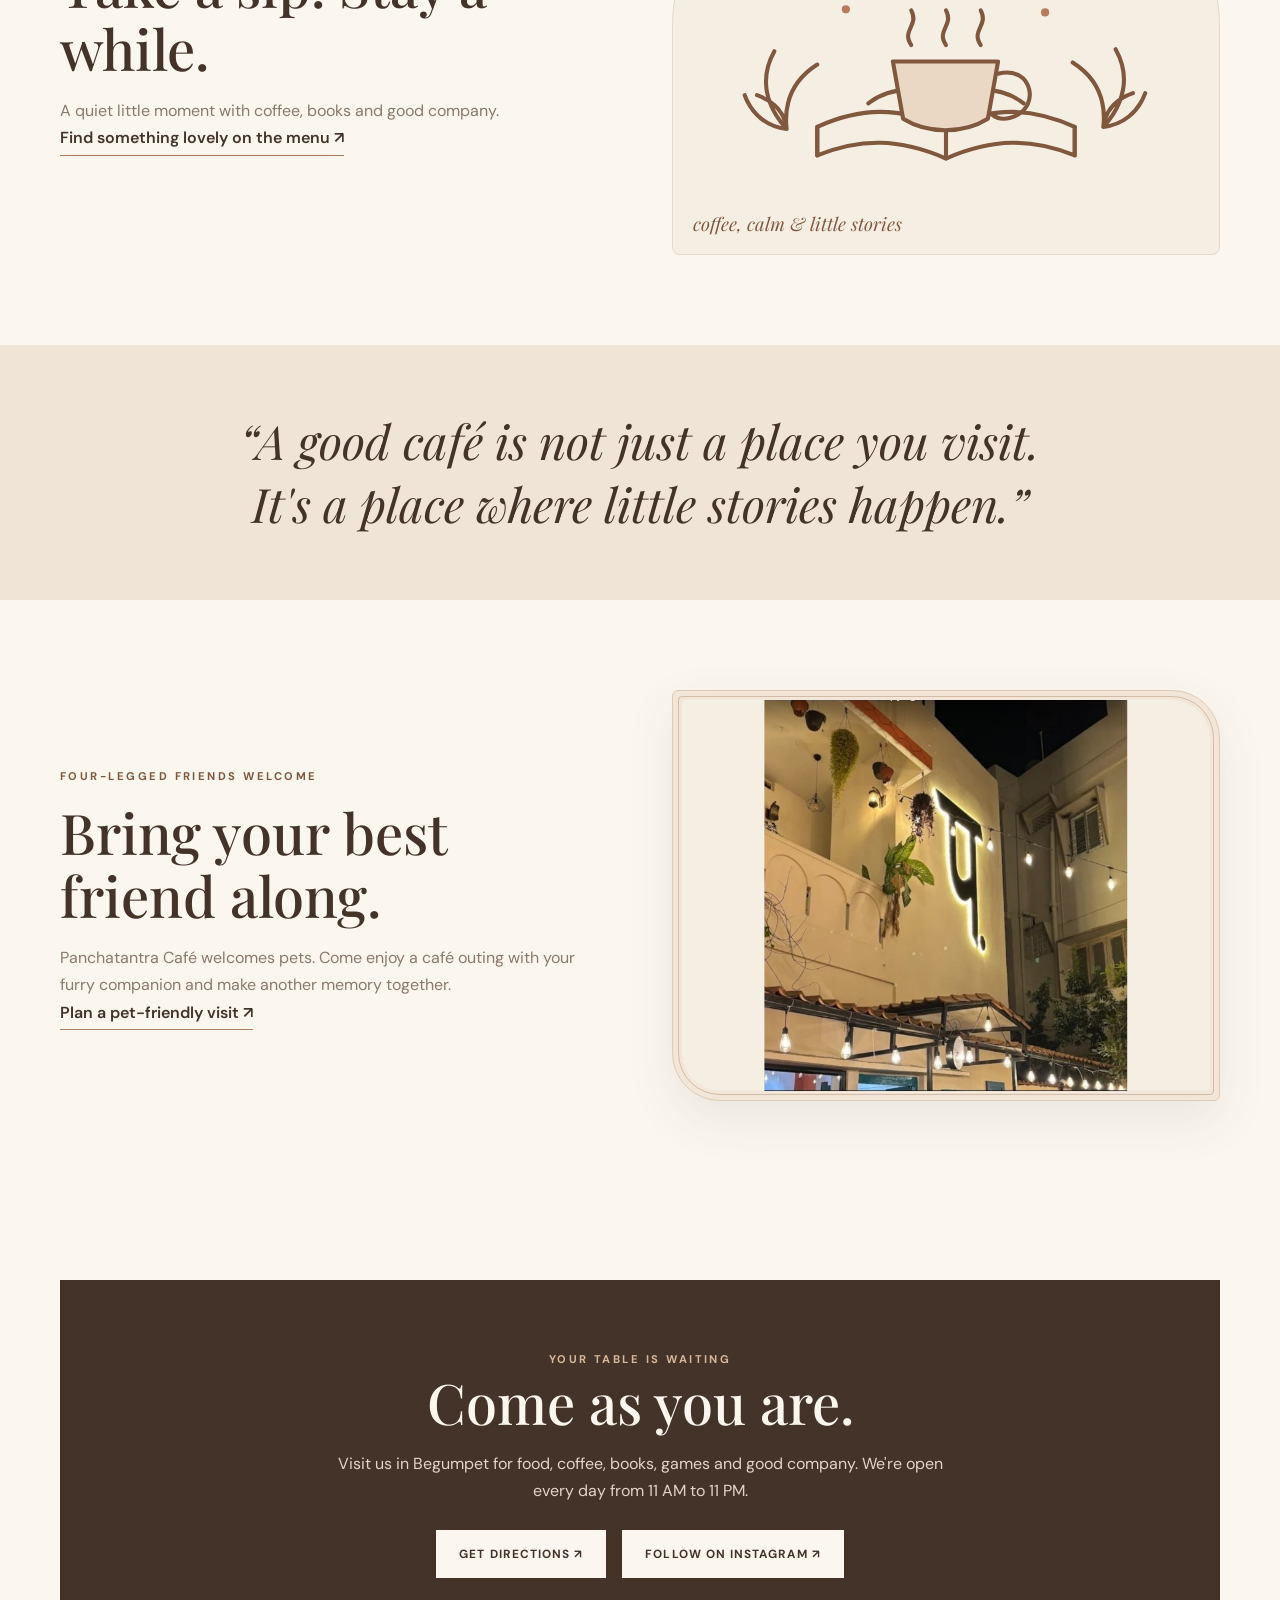
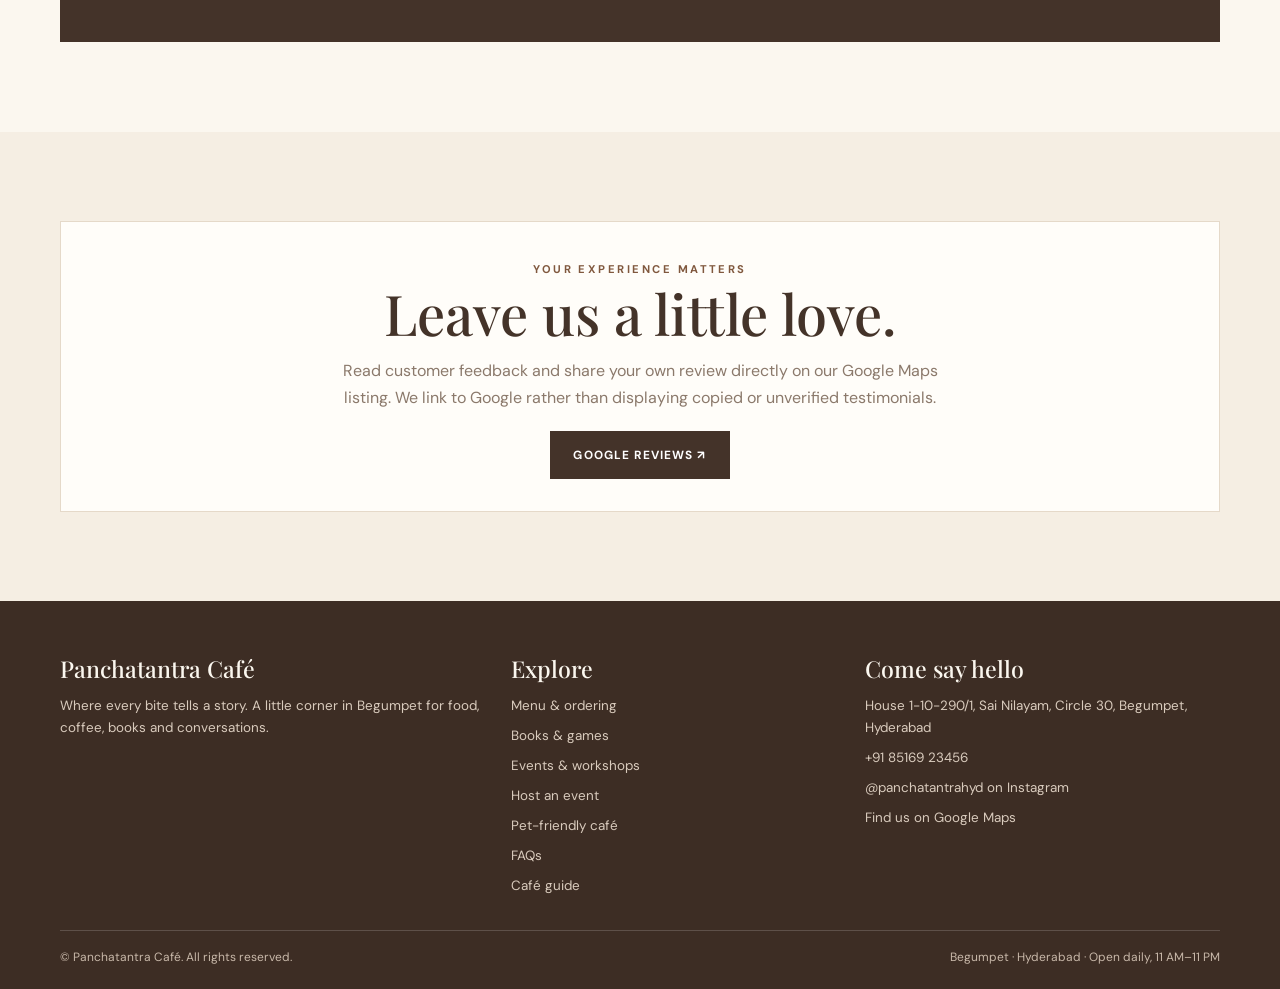
==== commit 1157c2b6: "Add files via upload" ====
--- a/index.html
+++ b/index.html
@@ -6,7 +6,7 @@
 <link rel="icon" href="favicon.svg" type="image/svg+xml"><link rel="apple-touch-icon" href="favicon.svg">
 <link rel="preconnect" href="https://fonts.googleapis.com"><link rel="preconnect" href="https://fonts.gstatic.com" crossorigin>
 <link href="https://fonts.googleapis.com/css2?family=DM+Sans:wght@400;500;600;700&family=Playfair+Display:ital,wght@0,400;0,500;0,600;1,400&family=Kalam:wght@400;700&display=swap" rel="stylesheet">
-<link rel="stylesheet" href="styles.css?v=20261122-real-fix3">
+<link rel="stylesheet" href="styles.css?v=20261122-native-menu20261122-real-fix3">
 <meta property="og:type" content="website"><meta property="og:site_name" content="Panchatantra Café">
 <meta property="og:title" content="Panchatantra Café, Begumpet | Books, Board Games & Pet-Friendly Café in Hyderabad"><meta property="og:description" content="Visit Panchatantra Café in Begumpet, Hyderabad for food, coffee, books, board games, workshops and pet-friendly café moments.">
 <meta property="og:url" content="https://panchatantracafe.com/"><meta property="og:image" content="https://panchatantracafe.com/homepage-clean.jpg">
@@ -14,10 +14,10 @@
 </head><body>
 <header class="site-header"><div class="container nav-wrap">
 <a class="brand" href="index.html" aria-label="Panchatantra Café home"><img src="logooo.svg" alt="" width="76" height="76"><span><span class="brand-name">Panchatantra</span><small>CAFÉ · BEGUMPET</small></span></a>
-<button class="menu-toggle" type="button" aria-label="Open navigation menu" aria-expanded="false" aria-controls="primary-navigation"><span class="hamburger-lines" aria-hidden="true"><span></span><span></span><span></span></span></button>
+<details class="nav-menu"><summary class="menu-toggle" aria-label="Open navigation menu"><span class="hamburger-lines" aria-hidden="true"><span></span><span></span><span></span></span></summary>
 <nav class="nav-panel" id="primary-navigation" aria-label="Main navigation"><ul class="nav-links">
 <li><a href="index.html">Home</a></li><li><a href="index.html#experience">About</a></li><li><a href="menu.html">Menu</a></li><li><a href="books-and-games.html">Books &amp; Games</a></li><li><a href="Event.html">Events</a></li><li><a href="pet-friendly.html">Pet Friendly</a></li><li><a href="faq.html">FAQs</a></li><li><a class="nav-cta" href="https://dinein.petpooja.com/qr/jzxh1v2054/B1" target="_blank" rel="noopener noreferrer">PETPOOJA MENU ↗</a></li>
-</ul></nav></div></header>
+</ul></nav></details></div></header>
 <main>
 <section class="hero container"><div class="hero-layout">
 <div class="hero-copy reveal"><span class="eyebrow">A cosy corner in Begumpet, Hyderabad</span>
@@ -70,5 +70,5 @@
 <div><h3>Explore</h3><div class="footer-links"><a href="menu.html">Menu & ordering</a><a href="books-and-games.html">Books & games</a><a href="Event.html">Events & workshops</a><a href="host-an-event.html">Host an event</a><a href="pet-friendly.html">Pet-friendly café</a><a href="faq.html">FAQs</a><a href="guide.html">Café guide</a></div></div>
 <div><h3>Come say hello</h3><div class="footer-links"><a href="https://maps.app.goo.gl/RJKehn9R445dQgz3A" target="_blank" rel="noopener noreferrer">House 1-10-290/1, Sai Nilayam, Circle 30, Begumpet, Hyderabad</a><a href="tel:+918516923456">+91 85169 23456</a><a href="https://www.instagram.com/panchatantrahyd/" target="_blank" rel="noopener noreferrer">@panchatantrahyd on Instagram</a><a href="https://maps.app.goo.gl/RJKehn9R445dQgz3A" target="_blank" rel="noopener noreferrer">Find us on Google Maps</a></div></div>
 </div><div class="footer-bottom"><span>© <span data-year></span> Panchatantra Café. All rights reserved.</span><span>Begumpet · Hyderabad · Open daily, 11 AM–11 PM</span></div>
-</div></footer><a class="whatsapp-float" href="https://wa.me/918516923456" target="_blank" rel="noopener noreferrer" aria-label="Chat with Panchatantra Café on WhatsApp">WhatsApp ↗</a><script src="script.js?v=20261122-final" defer></script>
+</div></footer><a class="whatsapp-float" href="https://wa.me/918516923456" target="_blank" rel="noopener noreferrer" aria-label="Chat with Panchatantra Café on WhatsApp">WhatsApp ↗</a><script src="script.js?v=20261122-native-menu20261122-final" defer></script>
 </body></html>
--- a/styles.css
+++ b/styles.css
@@ -416,3 +416,27 @@
 @media (max-width: 780px) {
   .site-header .nav-panel { left: 0 !important; right: 0 !important; width: 100% !important; max-height: calc(100vh - 100px) !important; }
 }
+
+/* NATIVE DETAILS MENU: works without JavaScript and on touch screens. */
+.site-header .nav-menu { position:relative!important; margin-left:auto!important; flex:0 0 auto!important; }
+.site-header .nav-menu > summary.menu-toggle { list-style:none!important; display:grid!important; place-items:center!important; cursor:pointer!important; user-select:none!important; }
+.site-header .nav-menu > summary::-webkit-details-marker { display:none!important; }
+.site-header .nav-menu > summary::marker { content:""!important; }
+.site-header .nav-menu[open] > summary .hamburger-lines span:first-child { transform:translateY(10px) rotate(45deg)!important; }
+.site-header .nav-menu[open] > summary .hamburger-lines span:nth-child(2) { opacity:0!important; }
+.site-header .nav-menu[open] > summary .hamburger-lines span:last-child { transform:translateY(-10px) rotate(-45deg)!important; }
+.site-header .nav-menu > .nav-panel { display:block!important; position:absolute!important; top:calc(100% + 10px)!important; right:0!important; left:auto!important; width:min(390px,calc(100vw - 24px))!important; max-height:calc(100vh - 120px)!important; overflow-y:auto!important; visibility:visible!important; opacity:1!important; }
+.site-header .nav-menu:not([open]) > .nav-panel { display:none!important; }
+.site-header .nav-menu[open] > .nav-panel { display:block!important; }
+@media(max-width:780px){.site-header .nav-menu{position:static!important}.site-header .nav-menu > .nav-panel{left:0!important;right:0!important;width:100%!important}}
+
+/* Consistent photo boxes; show the entire original image without cropping. */
+.card-image { display:flex!important; align-items:center!important; justify-content:center!important; width:100%!important; aspect-ratio:4/3!important; overflow:hidden!important; background:var(--cream2,#f4eee5)!important; }
+.card-image img { display:block!important; width:100%!important; height:100%!important; max-width:100%!important; max-height:100%!important; object-fit:contain!important; object-position:center!important; }
+.menu-photo { display:flex!important; align-items:center!important; justify-content:center!important; aspect-ratio:4/3!important; overflow:hidden!important; }
+.menu-photo img { width:100%!important; height:100%!important; object-fit:contain!important; object-position:center!important; }
+.photo-frame { display:flex!important; align-items:center!important; justify-content:center!important; overflow:hidden!important; }
+.photo-frame img { display:block!important; width:100%!important; height:100%!important; max-width:100%!important; max-height:100%!important; object-fit:contain!important; object-position:center!important; }
+.hero-image { aspect-ratio:1/1!important; }
+.story-image { aspect-ratio:4/3!important; }
+@media(max-width:780px){.hero-image{aspect-ratio:1/1!important}.story-image{aspect-ratio:4/3!important}}
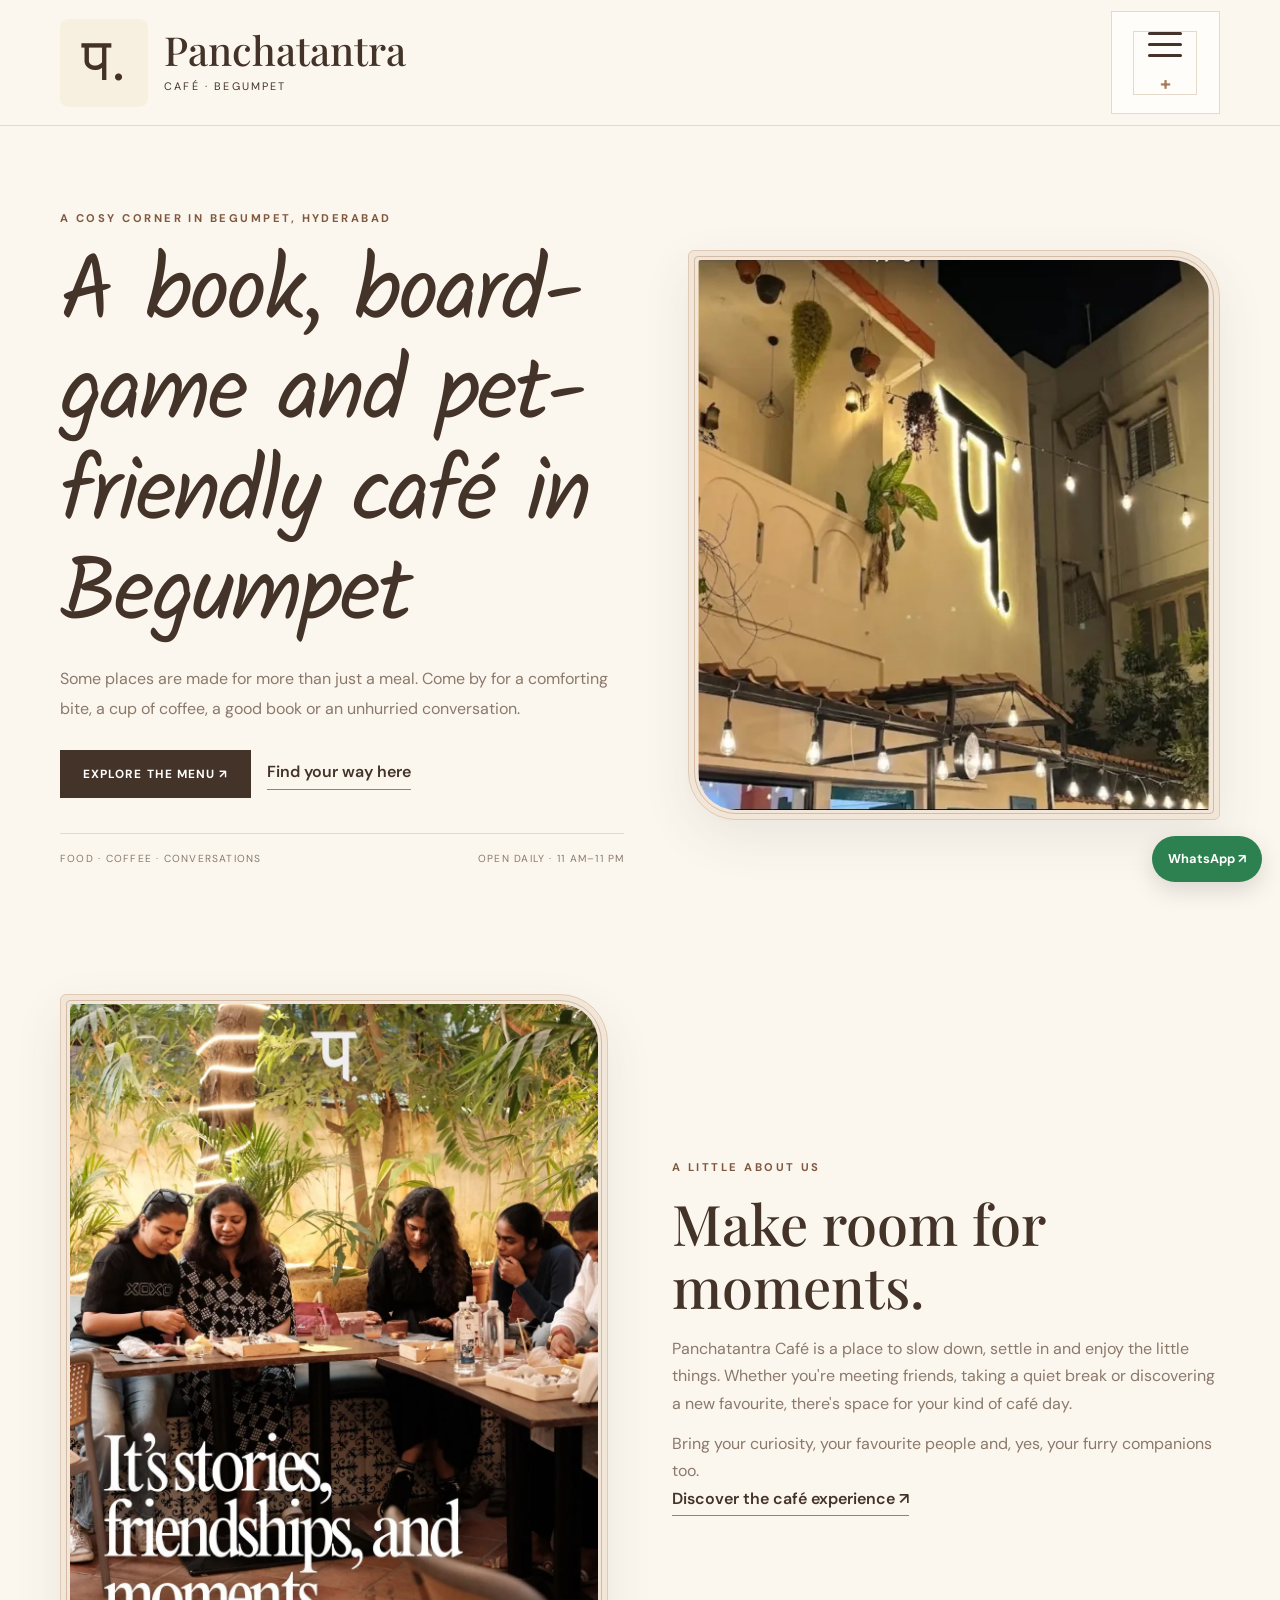
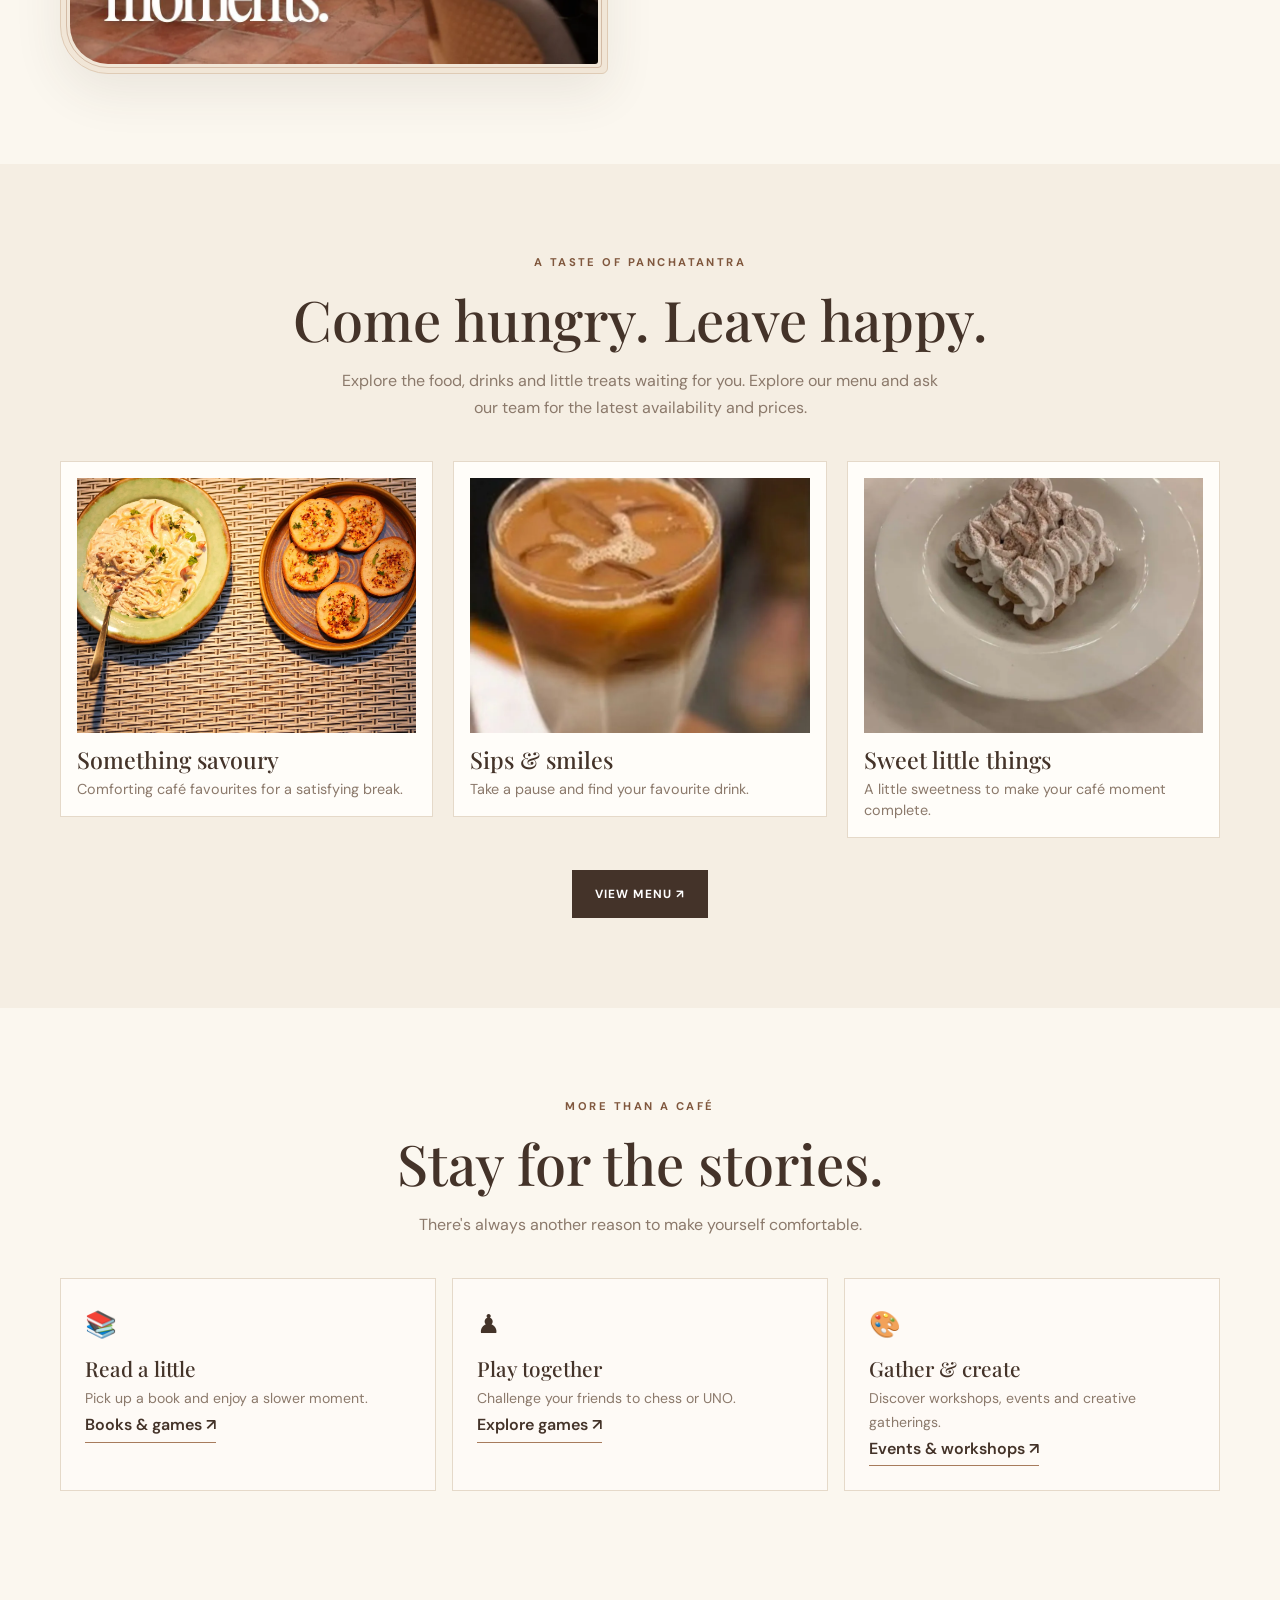
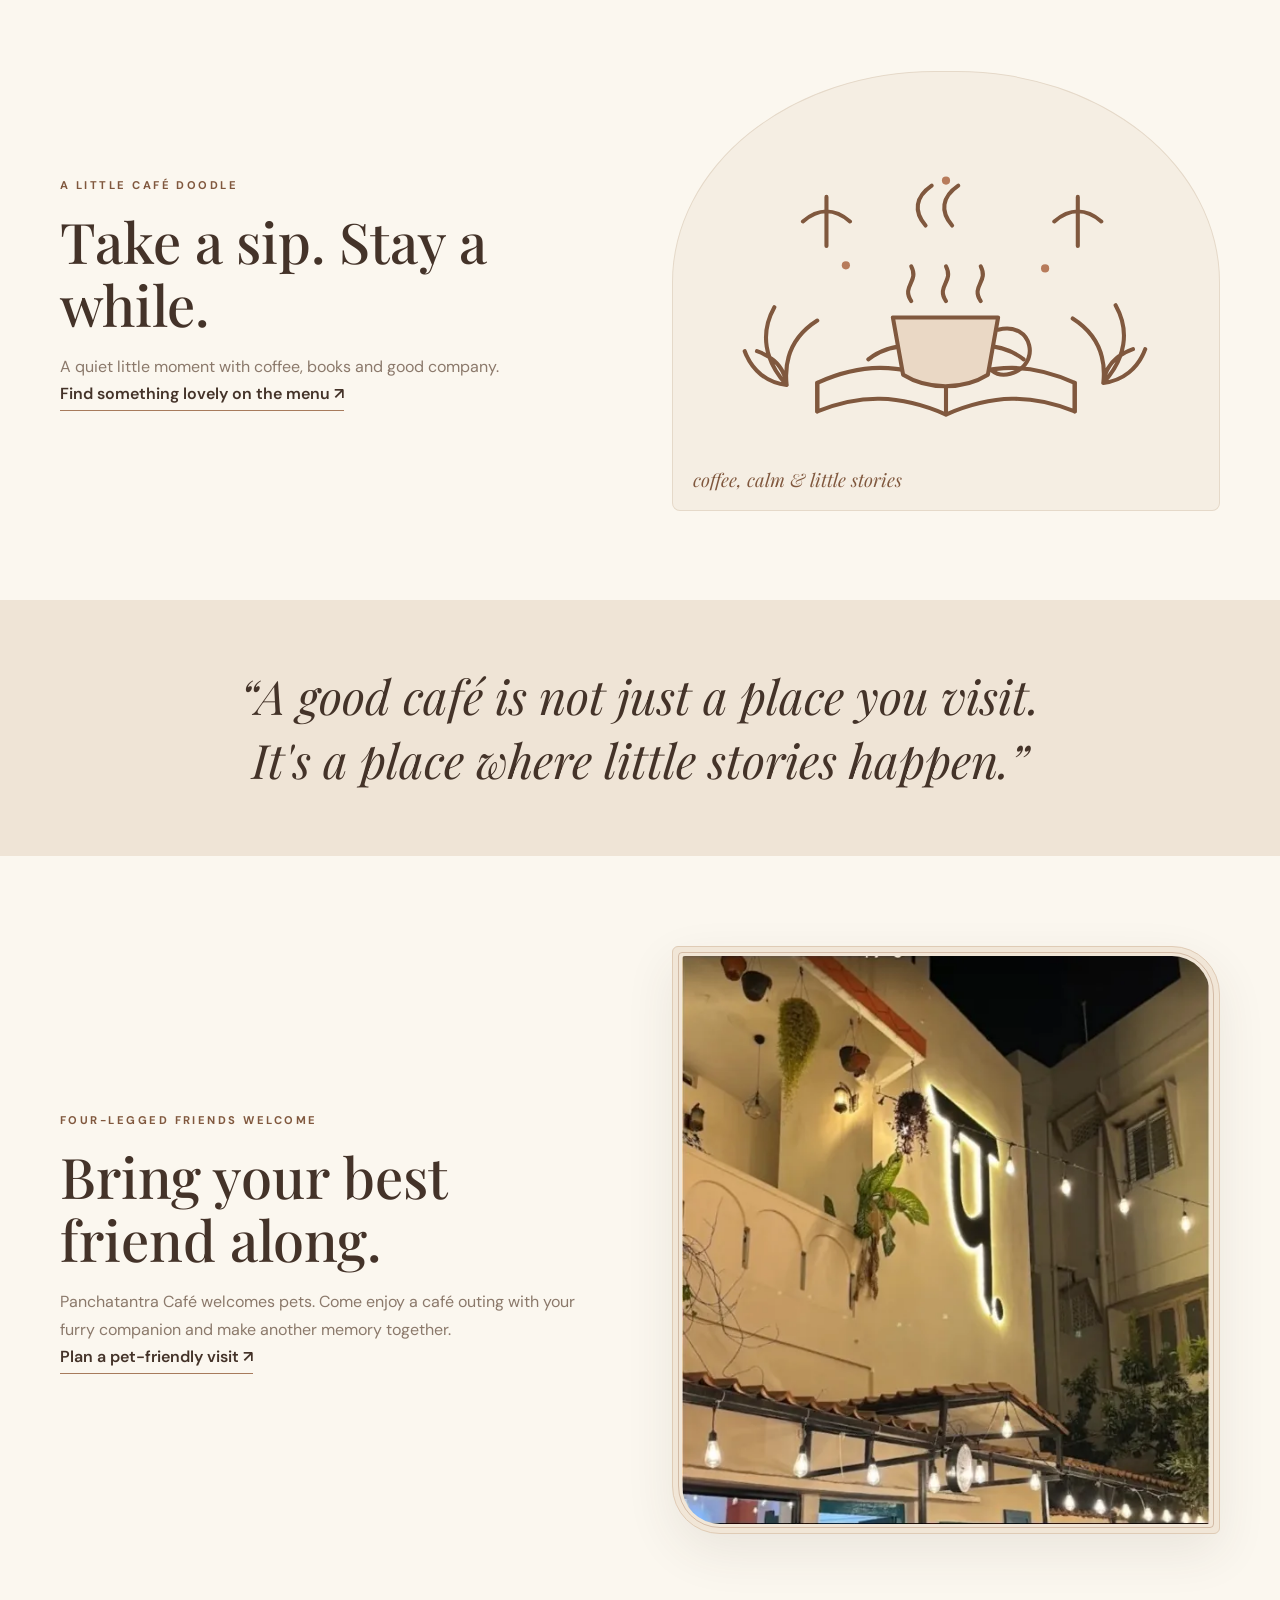
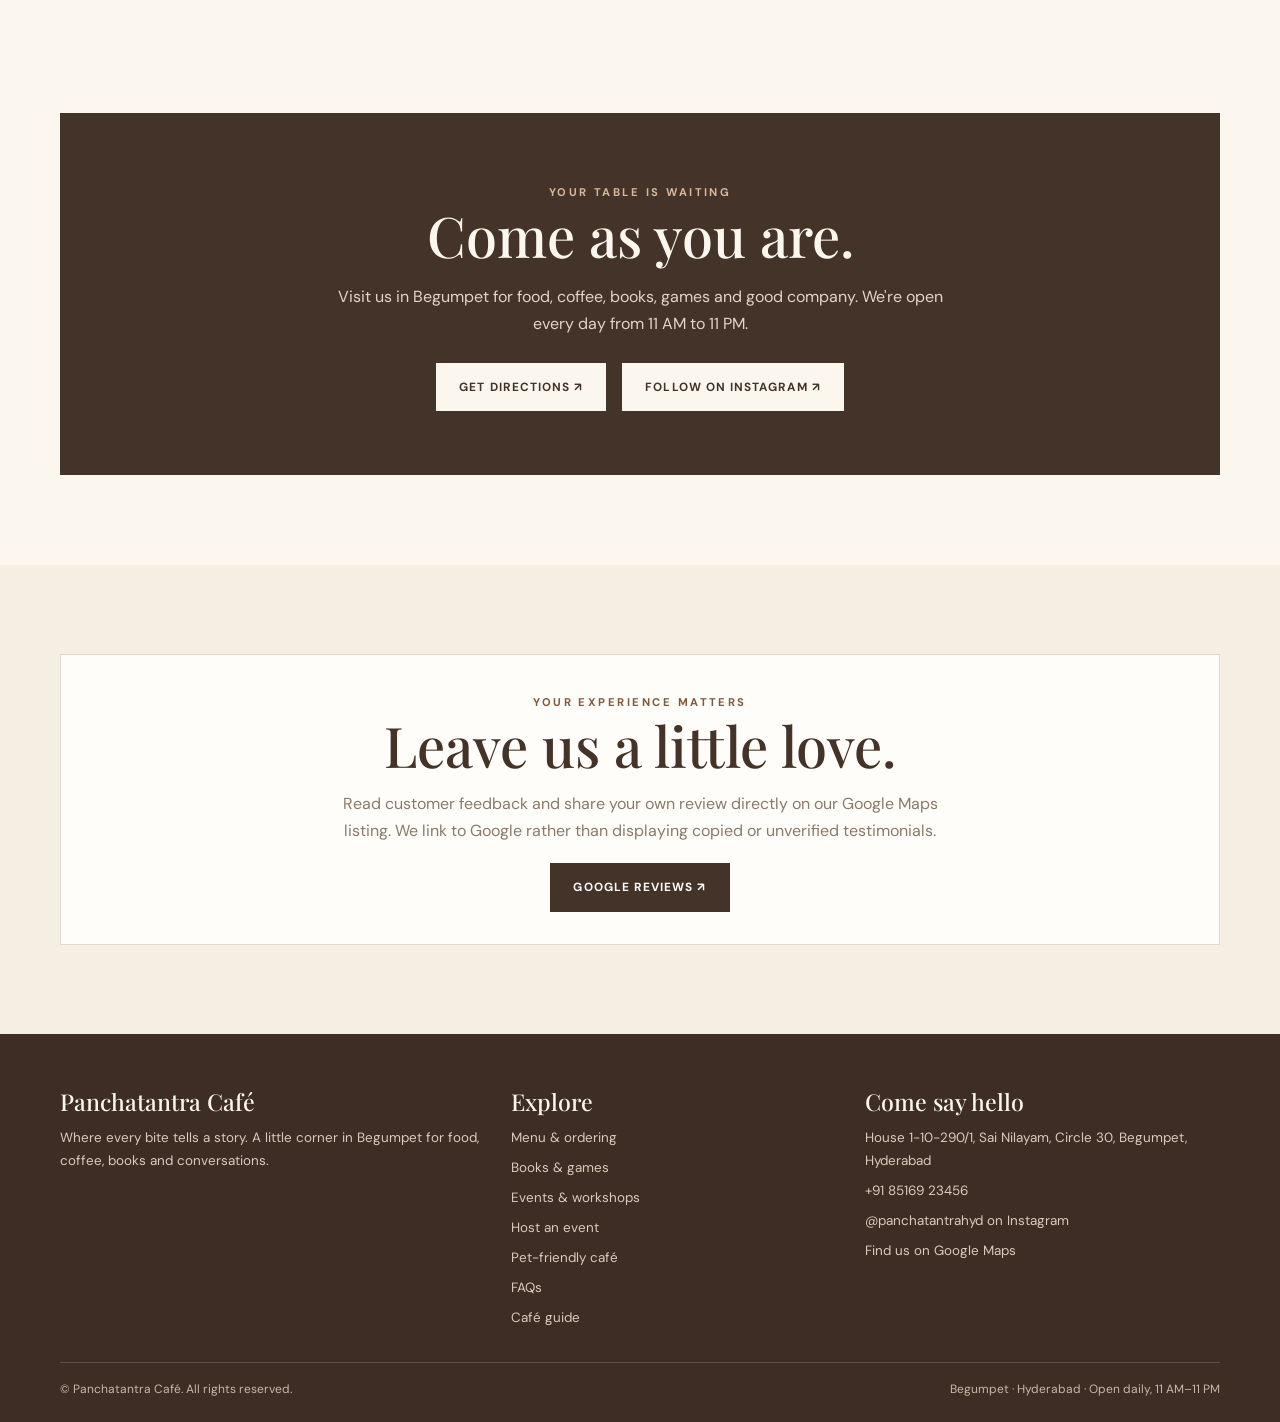
==== commit f99ab1a9: "Add files via upload" ====
--- a/index.html
+++ b/index.html
@@ -3,46 +3,46 @@
 <meta charset="utf-8"><meta name="viewport" content="width=device-width,initial-scale=1">
 <meta name="theme-color" content="#fbf7ef"><meta name="description" content="Visit Panchatantra Café in Begumpet, Hyderabad for food, coffee, books, board games, workshops and pet-friendly café moments.">
 <meta name="robots" content="index,follow"><link rel="canonical" href="https://panchatantracafe.com/">
-<link rel="icon" href="favicon.svg" type="image/svg+xml"><link rel="apple-touch-icon" href="favicon.svg">
+<link rel="icon" href="/favicon.svg" type="image/svg+xml"><link rel="apple-touch-icon" href="/favicon.svg">
 <link rel="preconnect" href="https://fonts.googleapis.com"><link rel="preconnect" href="https://fonts.gstatic.com" crossorigin>
 <link href="https://fonts.googleapis.com/css2?family=DM+Sans:wght@400;500;600;700&family=Playfair+Display:ital,wght@0,400;0,500;0,600;1,400&family=Kalam:wght@400;700&display=swap" rel="stylesheet">
-<link rel="stylesheet" href="styles.css?v=20261122-native-menu20261122-real-fix3">
+<link rel="stylesheet" href="/styles.css?v=20261122-native-menu20261122-real-fix3">
 <meta property="og:type" content="website"><meta property="og:site_name" content="Panchatantra Café">
 <meta property="og:title" content="Panchatantra Café, Begumpet | Books, Board Games & Pet-Friendly Café in Hyderabad"><meta property="og:description" content="Visit Panchatantra Café in Begumpet, Hyderabad for food, coffee, books, board games, workshops and pet-friendly café moments.">
-<meta property="og:url" content="https://panchatantracafe.com/"><meta property="og:image" content="https://panchatantracafe.com/homepage-clean.jpg">
-<meta name="twitter:card" content="summary_large_image"><title>Panchatantra Café, Begumpet | Books, Board Games & Pet-Friendly Café in Hyderabad</title><script type="application/ld+json">{"@context": "https://schema.org", "@type": "CafeOrCoffeeShop", "name": "Panchatantra Café", "url": "https://panchatantracafe.com", "image": "https://panchatantracafe.com/homepage-clean.jpg", "telephone": "+918516923456", "address": {"@type": "PostalAddress", "streetAddress": "House 1-10-290/1, Sai Nilayam, Circle 30, Begumpet", "addressLocality": "Hyderabad", "addressRegion": "Telangana", "addressCountry": "IN"}, "openingHours": "Mo-Su 11:00-23:00", "priceRange": "₹₹", "sameAs": ["https://www.instagram.com/panchatantrahyd/", "https://maps.app.goo.gl/RJKehn9R445dQgz3A"], "hasMenu": "https://panchatantracafe.com/menu.html"}</script>
+<meta property="og:url" content="https://panchatantracafe.com/"><meta property="og:image" content="https://panchatantracafe.com/homepage-clean.webp">
+<meta name="twitter:card" content="summary_large_image"><title>Panchatantra Café, Begumpet | Books, Board Games & Pet-Friendly Café in Hyderabad</title><script type="application/ld+json">{"@context": "https://schema.org", "@type": "CafeOrCoffeeShop", "name": "Panchatantra Café", "url": "https://panchatantracafe.com", "image": "https://panchatantracafe.com/homepage-clean.webp", "telephone": "+918516923456", "address": {"@type": "PostalAddress", "streetAddress": "House 1-10-290/1, Sai Nilayam, Circle 30, Begumpet", "addressLocality": "Hyderabad", "addressRegion": "Telangana", "addressCountry": "IN"}, "openingHours": "Mo-Su 11:00-23:00", "priceRange": "₹₹", "sameAs": ["https://www.instagram.com/panchatantrahyd/", "https://maps.app.goo.gl/RJKehn9R445dQgz3A"], "hasMenu": "https://panchatantracafe.com/menu/"}</script>
 </head><body>
 <header class="site-header"><div class="container nav-wrap">
-<a class="brand" href="index.html" aria-label="Panchatantra Café home"><img src="logooo.svg" alt="" width="76" height="76"><span><span class="brand-name">Panchatantra</span><small>CAFÉ · BEGUMPET</small></span></a>
+<a class="brand" href="/" aria-label="Panchatantra Café home"><img src="/logooo.svg" alt="" width="76" height="76"><span><span class="brand-name">Panchatantra</span><small>CAFÉ · BEGUMPET</small></span></a>
 <details class="nav-menu"><summary class="menu-toggle" aria-label="Open navigation menu"><span class="hamburger-lines" aria-hidden="true"><span></span><span></span><span></span></span></summary>
 <nav class="nav-panel" id="primary-navigation" aria-label="Main navigation"><ul class="nav-links">
-<li><a href="index.html">Home</a></li><li><a href="index.html#experience">About</a></li><li><a href="menu.html">Menu</a></li><li><a href="books-and-games.html">Books &amp; Games</a></li><li><a href="Event.html">Events</a></li><li><a href="pet-friendly.html">Pet Friendly</a></li><li><a href="faq.html">FAQs</a></li><li><a class="nav-cta" href="https://dinein.petpooja.com/qr/jzxh1v2054/B1" target="_blank" rel="noopener noreferrer">PETPOOJA MENU ↗</a></li>
+<li><a href="/">Home</a></li><li><a href="/#experience">About</a></li><li><a href="/menu/">Menu</a></li><li><a href="/books-and-games/">Books &amp; Games</a></li><li><a href="/events/">Events</a></li><li><a href="/pet-friendly/">Pet Friendly</a></li><li><a href="/faq/">FAQs</a></li><li><a class="nav-cta" href="/menu/">VIEW MENU ↗</a></li>
 </ul></nav></details></div></header>
 <main>
 <section class="hero container"><div class="hero-layout">
 <div class="hero-copy reveal"><span class="eyebrow">A cosy corner in Begumpet, Hyderabad</span>
-<h1>Good food.<br><em>Good stories.</em><br>Better moments.</h1>
+<h1>A book, board-game and pet-friendly café in Begumpet</h1>
 <p>Some places are made for more than just a meal. Come by for a comforting bite, a cup of coffee, a good book or an unhurried conversation.</p>
-<div class="hero-actions"><a class="btn" href="menu.html">Explore the menu ↗</a><a class="text-link" href="https://maps.app.goo.gl/RJKehn9R445dQgz3A" target="_blank" rel="noopener noreferrer">Find your way here</a></div>
+<div class="hero-actions"><a class="btn" href="/menu/">Explore the menu ↗</a><a class="text-link" href="https://maps.app.goo.gl/RJKehn9R445dQgz3A" target="_blank" rel="noopener noreferrer">Find your way here</a></div>
 <div class="hero-meta"><span>Food · Coffee · Conversations</span><span>Open daily · 11 AM–11 PM</span></div></div>
-<div class="photo-frame hero-image reveal"><img src="homepage-clean.jpg" alt="The welcoming atmosphere at Panchatantra Café in Begumpet" fetchpriority="high" decoding="async" width="592" height="637"></div>
+<div class="photo-frame hero-image reveal"><img src="/homepage-clean.webp" alt="The welcoming atmosphere at Panchatantra Café in Begumpet" fetchpriority="high" decoding="async" width="592" height="637"></div>
 </div></section>
 <section class="section container grid-2" id="experience">
-<div class="photo-frame story-image reveal"><img src="friendship.jpg" alt="A warm café moment at Panchatantra" loading="lazy" decoding="async"></div>
-<div class="story-copy reveal"><span class="eyebrow">A little about us</span><h2>Make room for moments.</h2><p>Panchatantra Café is a place to slow down, settle in and enjoy the little things. Whether you're meeting friends, taking a quiet break or discovering a new favourite, there's space for your kind of café day.</p><p>Bring your curiosity, your favourite people and, yes, your furry companions too.</p><a class="text-link" href="books-and-games.html">Discover the café experience ↗</a></div></section>
-<section class="section soft-section"><div class="container"><div class="section-heading"><span class="eyebrow">A taste of Panchatantra</span><h2>Come hungry. Leave happy.</h2><p>Explore the food, drinks and little treats waiting for you. Our live menu is hosted on Petpooja.</p></div>
+<div class="photo-frame story-image reveal"><img src="/friendship.webp" alt="A warm café moment at Panchatantra" loading="lazy" decoding="async"></div>
+<div class="story-copy reveal"><span class="eyebrow">A little about us</span><h2>Make room for moments.</h2><p>Panchatantra Café is a place to slow down, settle in and enjoy the little things. Whether you're meeting friends, taking a quiet break or discovering a new favourite, there's space for your kind of café day.</p><p>Bring your curiosity, your favourite people and, yes, your furry companions too.</p><a class="text-link" href="/books-and-games/">Discover the café experience ↗</a></div></section>
+<section class="section soft-section"><div class="container"><div class="section-heading"><span class="eyebrow">A taste of Panchatantra</span><h2>Come hungry. Leave happy.</h2><p>Explore the food, drinks and little treats waiting for you. Explore our menu and ask our team for the latest availability and prices.</p></div>
 <div class="cards">
-<article class="card"><div class="card-image"><img src="food.jpg" alt="Food served at Panchatantra Café" loading="lazy"></div><h3>Something savoury</h3><p>Comforting café favourites for a satisfying break.</p></article>
-<article class="card"><div class="card-image"><img src="drink.jpg" alt="Refreshing drinks at Panchatantra Café" loading="lazy"></div><h3>Sips & smiles</h3><p>Take a pause and find your favourite drink.</p></article>
-<article class="card"><div class="card-image"><img src="dessert.jpg" alt="Desserts at Panchatantra Café" loading="lazy"></div><h3>Sweet little things</h3><p>A little sweetness to make your café moment complete.</p></article>
-</div><div style="text-align:center;margin-top:2rem"><a class="btn" href="menu.html">View menu ↗</a></div></div></section>
+<article class="card"><div class="card-image"><img src="/food.webp" alt="Food served at Panchatantra Café" loading="lazy"></div><h3>Something savoury</h3><p>Comforting café favourites for a satisfying break.</p></article>
+<article class="card"><div class="card-image"><img src="/drink.webp" alt="Refreshing drinks at Panchatantra Café" loading="lazy"></div><h3>Sips & smiles</h3><p>Take a pause and find your favourite drink.</p></article>
+<article class="card"><div class="card-image"><img src="/dessert.webp" alt="Desserts at Panchatantra Café" loading="lazy"></div><h3>Sweet little things</h3><p>A little sweetness to make your café moment complete.</p></article>
+</div><div style="text-align:center;margin-top:2rem"><a class="btn" href="/menu/">View menu ↗</a></div></div></section>
 <section class="section container"><div class="section-heading"><span class="eyebrow">More than a café</span><h2>Stay for the stories.</h2><p>There's always another reason to make yourself comfortable.</p></div>
 <div class="feature-list">
-<div class="feature"><div class="symbol">📚</div><h3>Read a little</h3><p>Pick up a book and enjoy a slower moment.</p><a class="text-link" href="books-and-games.html">Books & games ↗</a></div>
-<div class="feature"><div class="symbol">♟</div><h3>Play together</h3><p>Challenge your friends to chess or UNO.</p><a class="text-link" href="books-and-games.html">Explore games ↗</a></div>
-<div class="feature"><div class="symbol">🎨</div><h3>Gather & create</h3><p>Discover workshops, events and creative gatherings.</p><a class="text-link" href="Event.html">Events & workshops ↗</a></div>
+<div class="feature"><div class="symbol">📚</div><h3>Read a little</h3><p>Pick up a book and enjoy a slower moment.</p><a class="text-link" href="/books-and-games/">Books & games ↗</a></div>
+<div class="feature"><div class="symbol">♟</div><h3>Play together</h3><p>Challenge your friends to chess or UNO.</p><a class="text-link" href="/books-and-games/">Explore games ↗</a></div>
+<div class="feature"><div class="symbol">🎨</div><h3>Gather & create</h3><p>Discover workshops, events and creative gatherings.</p><a class="text-link" href="/events/">Events & workshops ↗</a></div>
 </div></section>
-<section class="section container grid-2"><div class="story-copy reveal"><span class="eyebrow">A little café doodle</span><h2>Take a sip. Stay a while.</h2><p>A quiet little moment with coffee, books and good company.</p><a class="text-link" href="menu.html">Find something lovely on the menu ↗</a></div>
+<section class="section container grid-2"><div class="story-copy reveal"><span class="eyebrow">A little café doodle</span><h2>Take a sip. Stay a while.</h2><p>A quiet little moment with coffee, books and good company.</p><a class="text-link" href="/menu/">Find something lovely on the menu ↗</a></div>
 <div class="doodle-wrap reveal" role="img" aria-label="Simple line illustration of a coffee cup beside an open book and leafy branches">
 <svg class="coffee-doodle" viewBox="0 0 460 360" xmlns="http://www.w3.org/2000/svg" aria-hidden="true">
 <g fill="none" stroke="#80583e" stroke-width="4" stroke-linecap="round" stroke-linejoin="round">
@@ -60,15 +60,15 @@
 <g fill="#b77b5b"><circle cx="132" cy="155" r="4"/><circle cx="327" cy="158" r="4"/><circle cx="230" cy="72" r="4"/></g>
 </svg><span class="doodle-caption">coffee, calm & little stories</span></div></section>
 <section class="quote-band"><p>“A good café is not just a place you visit. It's a place where little stories happen.”</p></section>
-<section class="section container grid-2"><div class="story-copy reveal"><span class="eyebrow">Four-legged friends welcome</span><h2>Bring your best friend along.</h2><p>Panchatantra Café welcomes pets. Come enjoy a café outing with your furry companion and make another memory together.</p><a class="text-link" href="pet-friendly.html">Plan a pet-friendly visit ↗</a></div><div class="photo-frame story-image reveal"><img src="exterior.jpg" alt="Exterior of Panchatantra Café" loading="lazy"></div></section>
+<section class="section container grid-2"><div class="story-copy reveal"><span class="eyebrow">Four-legged friends welcome</span><h2>Bring your best friend along.</h2><p>Panchatantra Café welcomes pets. Come enjoy a café outing with your furry companion and make another memory together.</p><a class="text-link" href="/pet-friendly/">Plan a pet-friendly visit ↗</a></div><div class="photo-frame story-image reveal"><img src="/exterior.webp" alt="Exterior of Panchatantra Café" loading="lazy"></div></section>
 <section class="section container"><div class="cta-panel"><span class="eyebrow" style="color:#d7b89d">Your table is waiting</span><h2>Come as you are.</h2><p>Visit us in Begumpet for food, coffee, books, games and good company. We're open every day from 11 AM to 11 PM.</p><div class="hero-actions" style="justify-content:center"><a class="btn" href="https://maps.app.goo.gl/RJKehn9R445dQgz3A" target="_blank" rel="noopener noreferrer">Get directions ↗</a><a class="btn" href="https://www.instagram.com/panchatantrahyd/" target="_blank" rel="noopener noreferrer">Follow on Instagram ↗</a></div></div></section>
 <section class="section soft-section"><div class="container"><div class="rating-link"><span class="eyebrow">Your experience matters</span><h2>Leave us a little love.</h2><p>Read customer feedback and share your own review directly on our Google Maps listing. We link to Google rather than displaying copied or unverified testimonials.</p><a class="btn" href="https://maps.app.goo.gl/RJKehn9R445dQgz3A" target="_blank" rel="noopener noreferrer">Google reviews ↗</a></div></div></section>
 </main>
 <footer class="site-footer"><div class="container">
 <div class="footer-grid">
 <div><h3>Panchatantra Café</h3><p>Where every bite tells a story. A little corner in Begumpet for food, coffee, books and conversations.</p></div>
-<div><h3>Explore</h3><div class="footer-links"><a href="menu.html">Menu & ordering</a><a href="books-and-games.html">Books & games</a><a href="Event.html">Events & workshops</a><a href="host-an-event.html">Host an event</a><a href="pet-friendly.html">Pet-friendly café</a><a href="faq.html">FAQs</a><a href="guide.html">Café guide</a></div></div>
+<div><h3>Explore</h3><div class="footer-links"><a href="/menu/">Menu & ordering</a><a href="/books-and-games/">Books & games</a><a href="/events/">Events & workshops</a><a href="/host-an-event/">Host an event</a><a href="/pet-friendly/">Pet-friendly café</a><a href="/faq/">FAQs</a><a href="/guide/">Café guide</a></div></div>
 <div><h3>Come say hello</h3><div class="footer-links"><a href="https://maps.app.goo.gl/RJKehn9R445dQgz3A" target="_blank" rel="noopener noreferrer">House 1-10-290/1, Sai Nilayam, Circle 30, Begumpet, Hyderabad</a><a href="tel:+918516923456">+91 85169 23456</a><a href="https://www.instagram.com/panchatantrahyd/" target="_blank" rel="noopener noreferrer">@panchatantrahyd on Instagram</a><a href="https://maps.app.goo.gl/RJKehn9R445dQgz3A" target="_blank" rel="noopener noreferrer">Find us on Google Maps</a></div></div>
 </div><div class="footer-bottom"><span>© <span data-year></span> Panchatantra Café. All rights reserved.</span><span>Begumpet · Hyderabad · Open daily, 11 AM–11 PM</span></div>
-</div></footer><a class="whatsapp-float" href="https://wa.me/918516923456" target="_blank" rel="noopener noreferrer" aria-label="Chat with Panchatantra Café on WhatsApp">WhatsApp ↗</a><script src="script.js?v=20261122-native-menu20261122-final" defer></script>
+</div></footer><a class="whatsapp-float" href="https://wa.me/918516923456" target="_blank" rel="noopener noreferrer" aria-label="Chat with Panchatantra Café on WhatsApp">WhatsApp ↗</a><script src="/script.js" defer></script>
 </body></html>
--- a/styles.css
+++ b/styles.css
@@ -440,3 +440,226 @@
 .hero-image { aspect-ratio:1/1!important; }
 .story-image { aspect-ratio:4/3!important; }
 @media(max-width:780px){.hero-image{aspect-ratio:1/1!important}.story-image{aspect-ratio:4/3!important}}
+
+/* FINAL OVERRIDE — image frame follows the photo's natural aspect ratio.
+   This removes the fixed square/4:3 boxes that were creating empty side bands.
+   The complete photo stays visible, fills the frame width, and is never distorted. */
+.photo-frame,
+.hero-image,
+.story-image {
+  display:block !important;
+  width:100% !important;
+  height:auto !important;
+  min-height:0 !important;
+  aspect-ratio:auto !important;
+  overflow:visible !important;
+  box-sizing:border-box !important;
+}
+.photo-frame img,
+.hero-image img,
+.story-image img {
+  display:block !important;
+  width:100% !important;
+  height:auto !important;
+  min-height:0 !important;
+  max-width:100% !important;
+  max-height:none !important;
+  aspect-ratio:auto !important;
+  object-fit:initial !important;
+  object-position:center !important;
+  transform:none !important;
+  background:transparent !important;
+}
+.card-image,
+.books-games-cards .card-image,
+.menu-photo {
+  display:block !important;
+  width:100% !important;
+  height:auto !important;
+  min-height:0 !important;
+  aspect-ratio:auto !important;
+  overflow:visible !important;
+  box-sizing:border-box !important;
+}
+.card-image img,
+.books-games-cards .card-image img,
+.menu-photo img {
+  display:block !important;
+  width:100% !important;
+  height:auto !important;
+  min-height:0 !important;
+  max-width:100% !important;
+  max-height:none !important;
+  aspect-ratio:auto !important;
+  object-fit:initial !important;
+  object-position:center !important;
+  transform:none !important;
+  background:transparent !important;
+}
+
+/* MENU PAGE: three photographs use identical, equal-sized frames on every screen. */
+.menu-gallery {
+  display: grid !important;
+  grid-template-columns: repeat(3, minmax(0, 1fr)) !important;
+  align-items: stretch !important;
+  gap: clamp(8px, 1.5vw, 18px) !important;
+}
+.menu-gallery .menu-photo {
+  display: block !important;
+  width: 100% !important;
+  min-width: 0 !important;
+  height: auto !important;
+  aspect-ratio: 4 / 3 !important;
+  padding: 6px !important;
+  overflow: hidden !important;
+  box-sizing: border-box !important;
+}
+.menu-gallery .menu-photo img {
+  display: block !important;
+  width: 100% !important;
+  height: 100% !important;
+  min-width: 0 !important;
+  max-width: none !important;
+  max-height: none !important;
+  aspect-ratio: auto !important;
+  object-fit: cover !important;
+  object-position: center !important;
+  background: transparent !important;
+}
+@media (max-width: 780px) {
+  .menu-gallery {
+    grid-template-columns: repeat(3, minmax(0, 1fr)) !important;
+    gap: 8px !important;
+  }
+  .menu-gallery .menu-photo { aspect-ratio: 4 / 3 !important; padding: 4px !important; }
+}
+
+/* HOME FOOD CARDS: equal, medium-sized image panels with tidy card heights.
+   A fixed 4:3 viewport makes landscape and portrait source photos look consistent. */
+.soft-section .cards {
+  display: grid !important;
+  grid-template-columns: repeat(3, minmax(0, 1fr)) !important;
+  align-items: start !important;
+  gap: clamp(.65rem, 1.8vw, 1.25rem) !important;
+}
+.soft-section .cards > .card {
+  display: flex !important;
+  flex-direction: column !important;
+  align-self: start !important;
+  height: auto !important;
+  min-height: 0 !important;
+  padding: clamp(.55rem, 1.4vw, 1rem) !important;
+}
+.soft-section .cards > .card .card-image {
+  display: block !important;
+  width: 100% !important;
+  height: auto !important;
+  aspect-ratio: 4 / 3 !important;
+  min-height: 0 !important;
+  max-height: none !important;
+  margin: 0 0 .8rem !important;
+  overflow: hidden !important;
+  background: #eee7dc !important;
+  flex: 0 0 auto !important;
+}
+.soft-section .cards > .card .card-image img {
+  display: block !important;
+  width: 100% !important;
+  height: 100% !important;
+  min-height: 0 !important;
+  max-height: none !important;
+  aspect-ratio: auto !important;
+  object-fit: cover !important;
+  object-position: center !important;
+  transform: none !important;
+}
+.soft-section .cards > .card h3 {
+  margin: 0 0 .35rem !important;
+  line-height: 1.2 !important;
+}
+.soft-section .cards > .card p {
+  margin: 0 !important;
+  line-height: 1.45 !important;
+}
+@media (max-width: 540px) {
+  .soft-section .cards {
+    grid-template-columns: 1fr !important;
+    gap: 1rem !important;
+  }
+  .soft-section .cards > .card {
+    padding: .85rem !important;
+  }
+  .soft-section .cards > .card .card-image {
+    aspect-ratio: 4 / 3 !important;
+    margin-bottom: .75rem !important;
+  }
+}
+
+
+/* BOOKS & GAMES PAGE: make every card photo the same medium-sized frame. */
+.books-games-page .cards > .card .card-image {
+  display: block !important;
+  width: 100% !important;
+  height: auto !important;
+  aspect-ratio: 4 / 3 !important;
+  min-height: 0 !important;
+  max-height: none !important;
+  overflow: hidden !important;
+  margin: 0 0 .9rem !important;
+  background: #eee7dc !important;
+}
+.books-games-page .cards > .card .card-image img {
+  display: block !important;
+  width: 100% !important;
+  height: 100% !important;
+  max-width: 100% !important;
+  max-height: 100% !important;
+  object-fit: cover !important;
+  object-position: center !important;
+  transform: none !important;
+}
+
+/* FINAL BOOKS & GAMES PHOTO FIX:
+   Preserve the complete source photograph (including any lettering embedded
+   near its edges). Do not force a crop or a fixed 4:3 viewport on this page. */
+body.books-games-page .cards > .card .card-image {
+  display: block !important;
+  width: 100% !important;
+  height: auto !important;
+  min-height: 0 !important;
+  max-height: none !important;
+  aspect-ratio: auto !important;
+  overflow: visible !important;
+  margin: 0 0 .9rem !important;
+  padding: 0 !important;
+  background: transparent !important;
+  line-height: 0 !important;
+}
+body.books-games-page .cards > .card .card-image img {
+  display: block !important;
+  width: 100% !important;
+  height: auto !important;
+  min-height: 0 !important;
+  max-height: none !important;
+  max-width: 100% !important;
+  aspect-ratio: auto !important;
+  object-fit: contain !important;
+  object-position: center center !important;
+  transform: none !important;
+  background: transparent !important;
+}
+
+/* Accessibility and responsive navigation refinements */
+.reveal { opacity: 1; transform: none; }
+.js .reveal { opacity: 0; transform: translateY(12px); transition: opacity .45s ease, transform .45s ease; }
+.js .reveal.is-visible { opacity: 1; transform: none; }
+@media (prefers-reduced-motion: reduce) {
+  *, *::before, *::after { scroll-behavior: auto !important; animation-duration: .01ms !important; transition-duration: .01ms !important; }
+  .reveal, .js .reveal { opacity: 1; transform: none; }
+}
+@media (min-width: 1024px) {
+  .nav-menu { display: block; }
+  .nav-menu > summary { display: none; }
+  .nav-menu .nav-panel { display: block; position: static; opacity: 1; visibility: visible; transform: none; box-shadow: none; }
+  .nav-menu .nav-links { display: flex; flex-wrap: wrap; align-items: center; }
+}
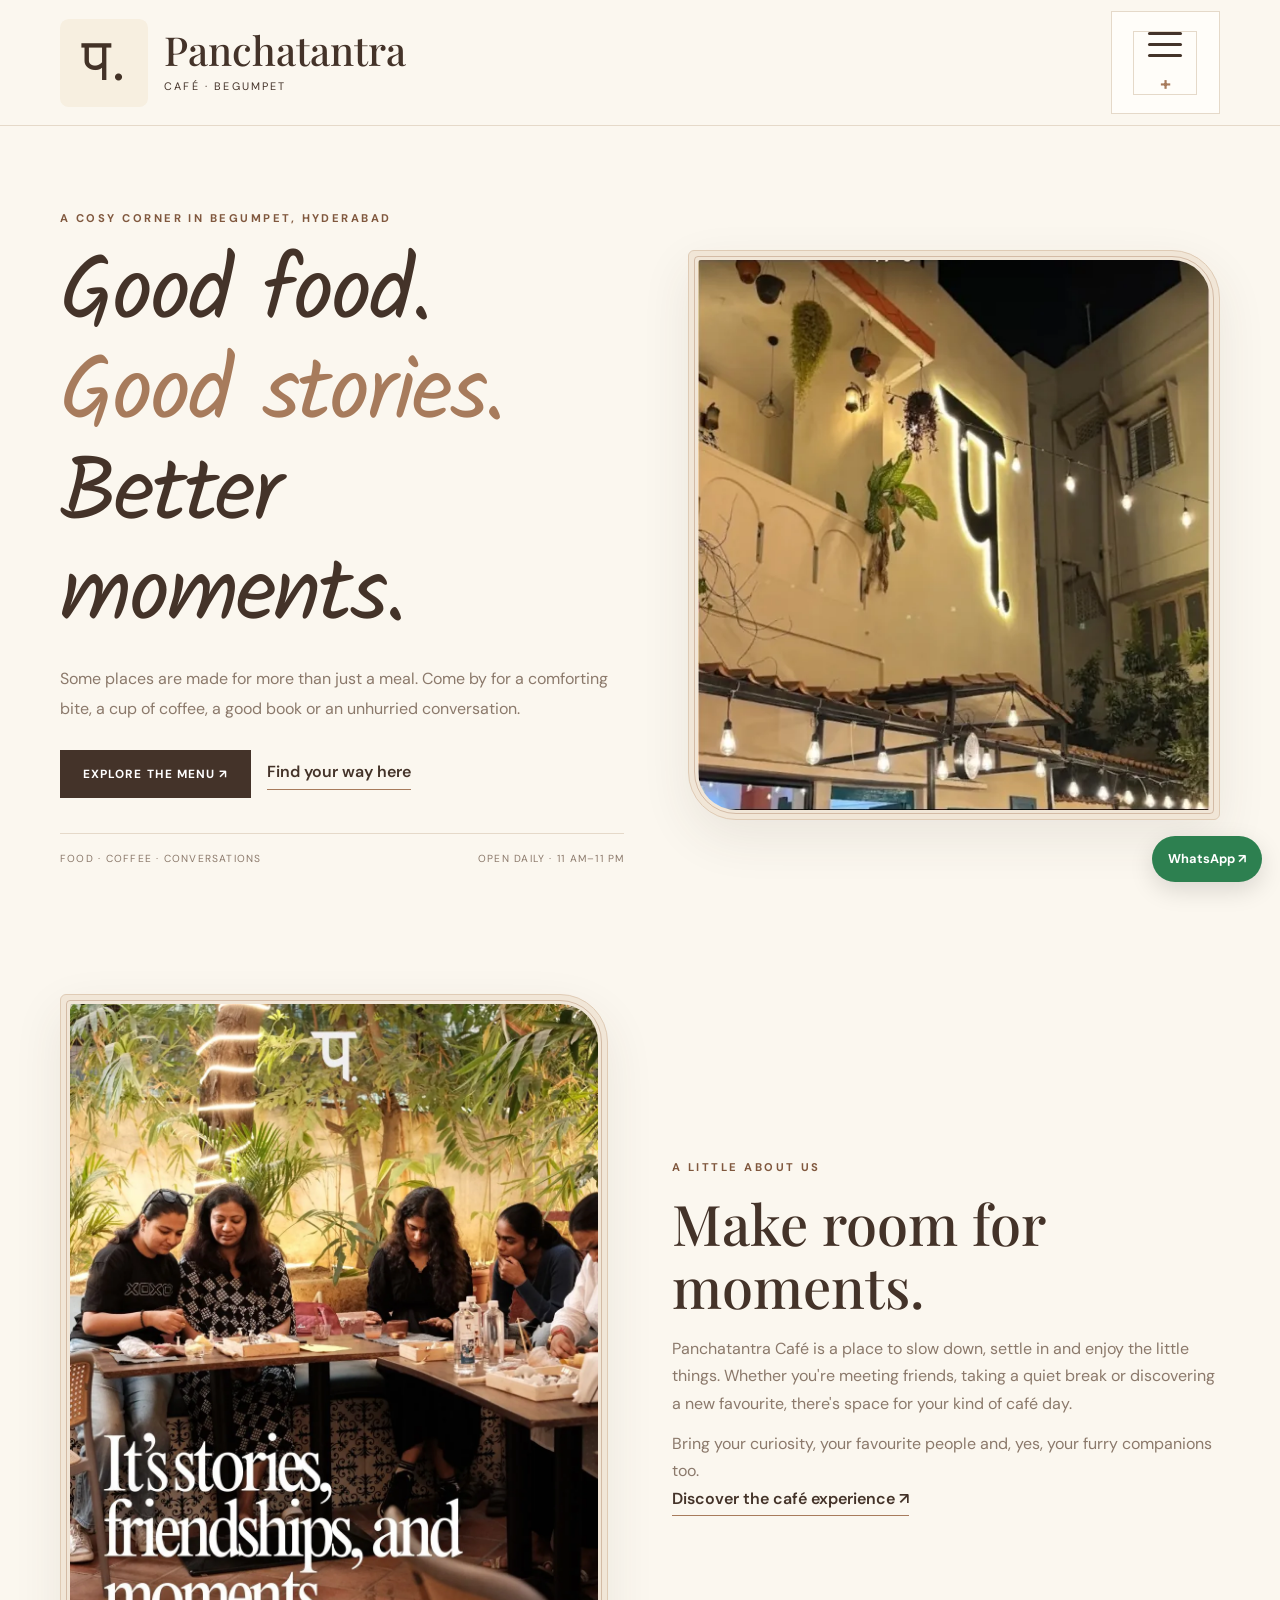
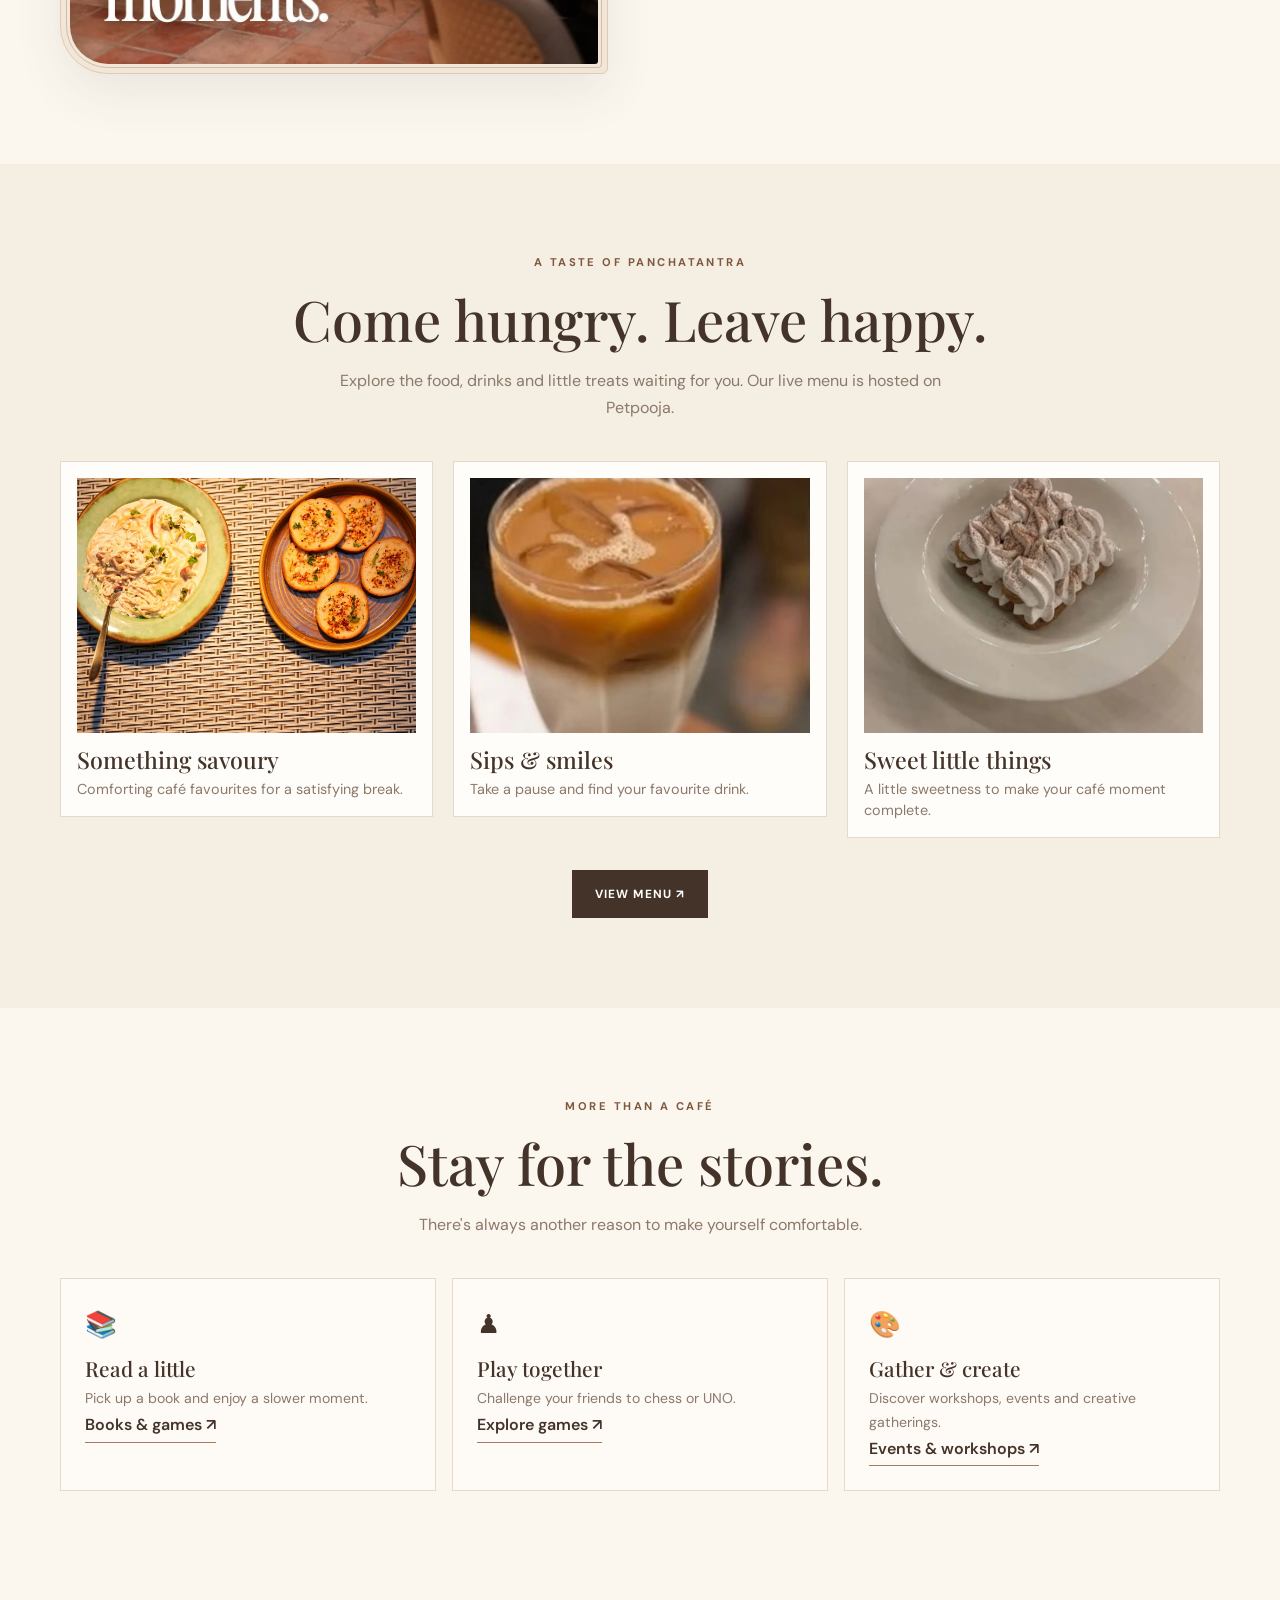
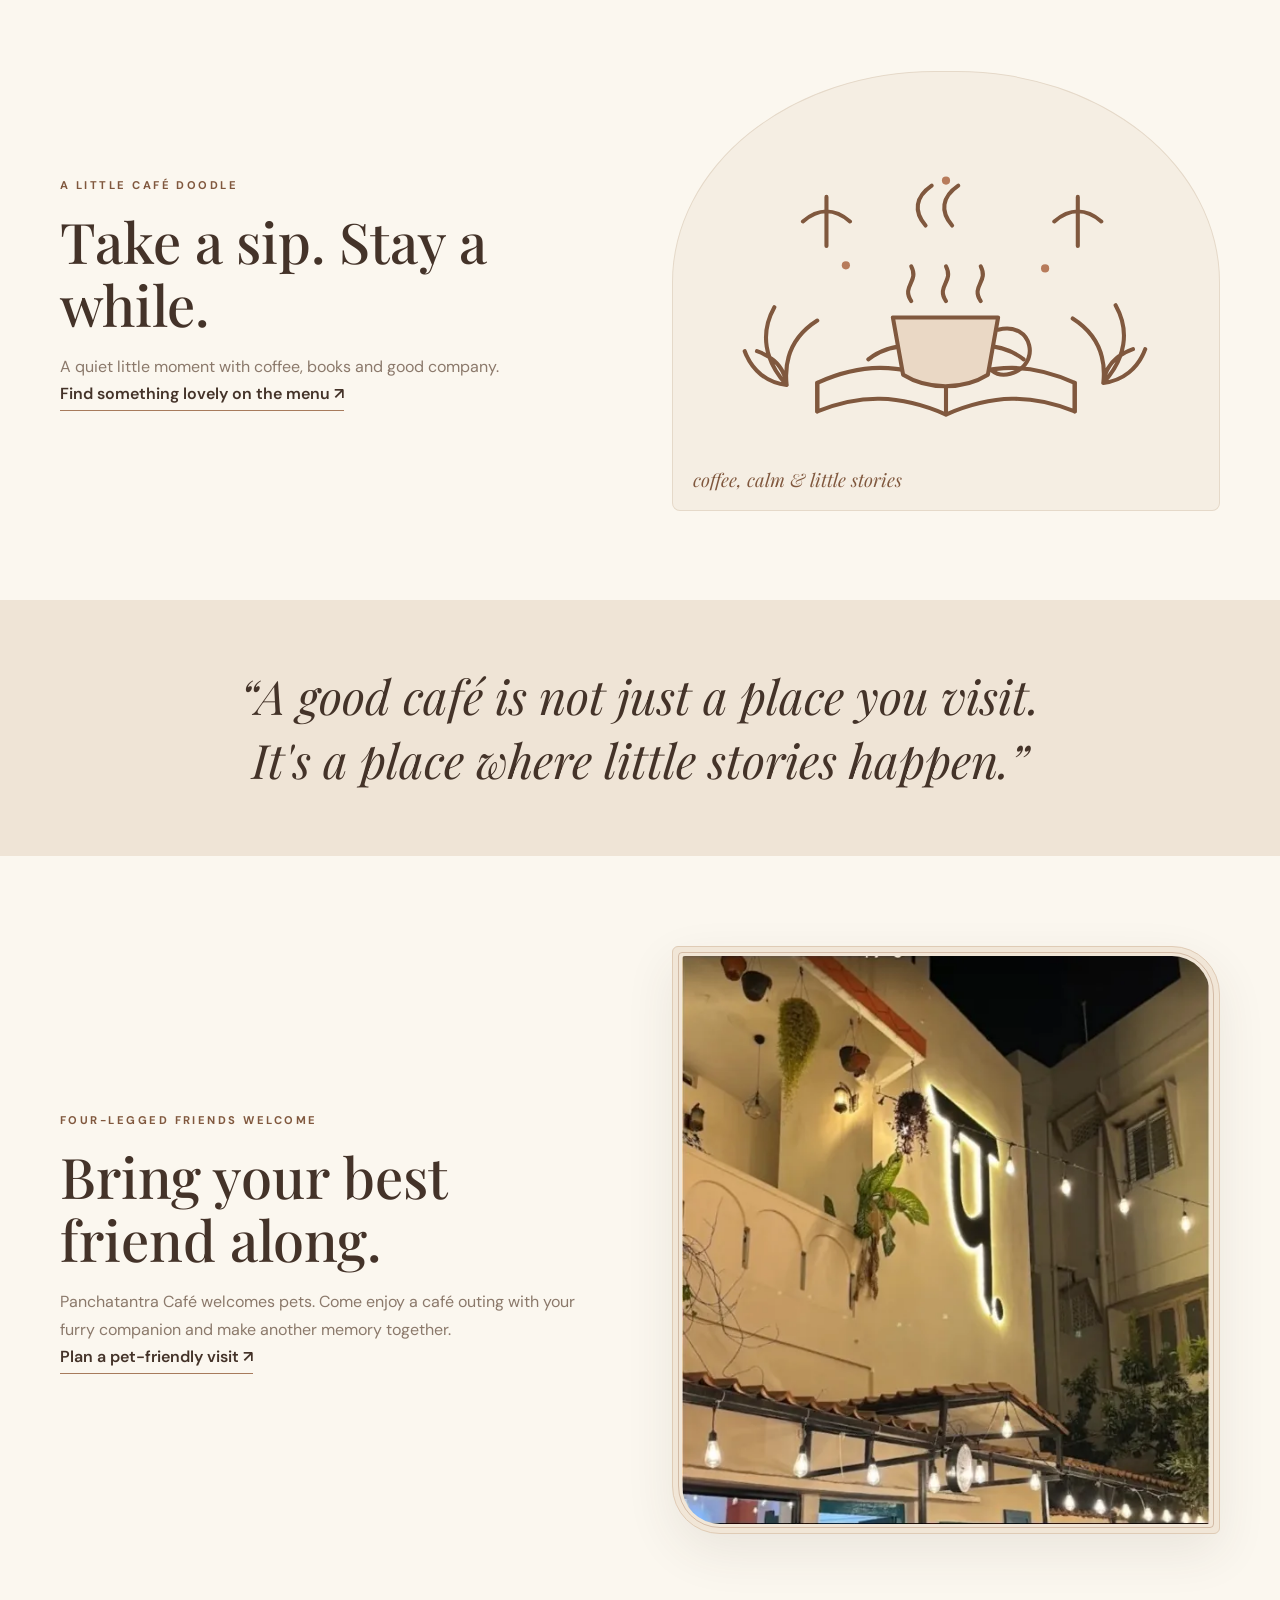
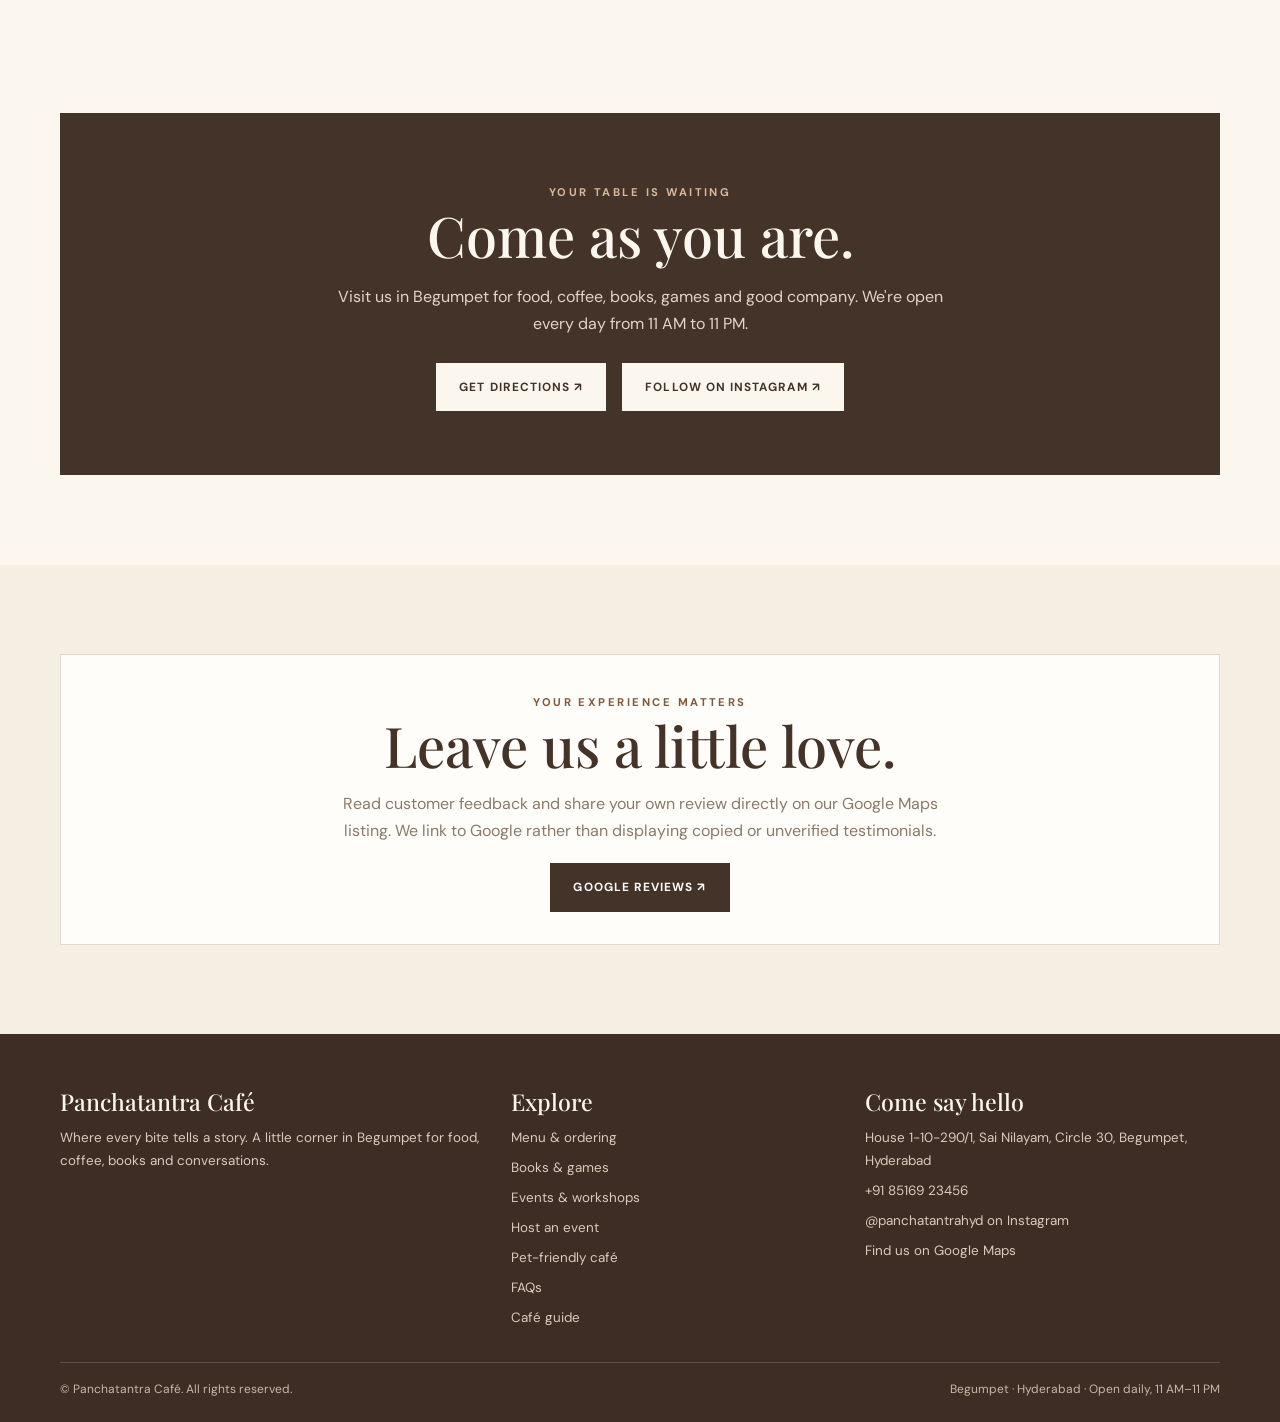
==== commit 0a8e80a4: "Add files via upload" ====
--- a/index.html
+++ b/index.html
@@ -3,46 +3,46 @@
 <meta charset="utf-8"><meta name="viewport" content="width=device-width,initial-scale=1">
 <meta name="theme-color" content="#fbf7ef"><meta name="description" content="Visit Panchatantra Café in Begumpet, Hyderabad for food, coffee, books, board games, workshops and pet-friendly café moments.">
 <meta name="robots" content="index,follow"><link rel="canonical" href="https://panchatantracafe.com/">
-<link rel="icon" href="/favicon.svg" type="image/svg+xml"><link rel="apple-touch-icon" href="/favicon.svg">
+<link rel="icon" href="favicon.svg" type="image/svg+xml"><link rel="apple-touch-icon" href="favicon.svg">
 <link rel="preconnect" href="https://fonts.googleapis.com"><link rel="preconnect" href="https://fonts.gstatic.com" crossorigin>
 <link href="https://fonts.googleapis.com/css2?family=DM+Sans:wght@400;500;600;700&family=Playfair+Display:ital,wght@0,400;0,500;0,600;1,400&family=Kalam:wght@400;700&display=swap" rel="stylesheet">
-<link rel="stylesheet" href="/styles.css?v=20261122-native-menu20261122-real-fix3">
+<link rel="stylesheet" href="styles.css?v=20261122-native-menu20261122-real-fix3">
 <meta property="og:type" content="website"><meta property="og:site_name" content="Panchatantra Café">
 <meta property="og:title" content="Panchatantra Café, Begumpet | Books, Board Games & Pet-Friendly Café in Hyderabad"><meta property="og:description" content="Visit Panchatantra Café in Begumpet, Hyderabad for food, coffee, books, board games, workshops and pet-friendly café moments.">
-<meta property="og:url" content="https://panchatantracafe.com/"><meta property="og:image" content="https://panchatantracafe.com/homepage-clean.webp">
-<meta name="twitter:card" content="summary_large_image"><title>Panchatantra Café, Begumpet | Books, Board Games & Pet-Friendly Café in Hyderabad</title><script type="application/ld+json">{"@context": "https://schema.org", "@type": "CafeOrCoffeeShop", "name": "Panchatantra Café", "url": "https://panchatantracafe.com", "image": "https://panchatantracafe.com/homepage-clean.webp", "telephone": "+918516923456", "address": {"@type": "PostalAddress", "streetAddress": "House 1-10-290/1, Sai Nilayam, Circle 30, Begumpet", "addressLocality": "Hyderabad", "addressRegion": "Telangana", "addressCountry": "IN"}, "openingHours": "Mo-Su 11:00-23:00", "priceRange": "₹₹", "sameAs": ["https://www.instagram.com/panchatantrahyd/", "https://maps.app.goo.gl/RJKehn9R445dQgz3A"], "hasMenu": "https://panchatantracafe.com/menu/"}</script>
+<meta property="og:url" content="https://panchatantracafe.com/"><meta property="og:image" content="https://panchatantracafe.com/homepage-clean.jpg">
+<meta name="twitter:card" content="summary_large_image"><title>Panchatantra Café, Begumpet | Books, Board Games & Pet-Friendly Café in Hyderabad</title><script type="application/ld+json">{"@context": "https://schema.org", "@type": "CafeOrCoffeeShop", "name": "Panchatantra Café", "url": "https://panchatantracafe.com", "image": "https://panchatantracafe.com/homepage-clean.jpg", "telephone": "+918516923456", "address": {"@type": "PostalAddress", "streetAddress": "House 1-10-290/1, Sai Nilayam, Circle 30, Begumpet", "addressLocality": "Hyderabad", "addressRegion": "Telangana", "addressCountry": "IN"}, "openingHours": "Mo-Su 11:00-23:00", "priceRange": "₹₹", "sameAs": ["https://www.instagram.com/panchatantrahyd/", "https://maps.app.goo.gl/RJKehn9R445dQgz3A"], "hasMenu": "https://panchatantracafe.com/menu.html"}</script>
 </head><body>
 <header class="site-header"><div class="container nav-wrap">
-<a class="brand" href="/" aria-label="Panchatantra Café home"><img src="/logooo.svg" alt="" width="76" height="76"><span><span class="brand-name">Panchatantra</span><small>CAFÉ · BEGUMPET</small></span></a>
+<a class="brand" href="index.html" aria-label="Panchatantra Café home"><img src="logooo.svg" alt="" width="76" height="76" loading="lazy"><span><span class="brand-name">Panchatantra</span><small>CAFÉ · BEGUMPET</small></span></a>
 <details class="nav-menu"><summary class="menu-toggle" aria-label="Open navigation menu"><span class="hamburger-lines" aria-hidden="true"><span></span><span></span><span></span></span></summary>
 <nav class="nav-panel" id="primary-navigation" aria-label="Main navigation"><ul class="nav-links">
-<li><a href="/">Home</a></li><li><a href="/#experience">About</a></li><li><a href="/menu/">Menu</a></li><li><a href="/books-and-games/">Books &amp; Games</a></li><li><a href="/events/">Events</a></li><li><a href="/pet-friendly/">Pet Friendly</a></li><li><a href="/faq/">FAQs</a></li><li><a class="nav-cta" href="/menu/">VIEW MENU ↗</a></li>
+<li><a href="index.html">Home</a></li><li><a href="index.html#experience">About</a></li><li><a href="menu.html">Menu</a></li><li><a href="books-and-games.html">Books &amp; Games</a></li><li><a href="events.html">Events</a></li><li><a href="pet-friendly.html">Pet Friendly</a></li><li><a href="faq.html">FAQs</a></li><li><a class="nav-cta" href="https://dinein.petpooja.com/qr/jzxh1v2054/B1" target="_blank" rel="noopener noreferrer">PETPOOJA MENU ↗</a></li>
 </ul></nav></details></div></header>
 <main>
 <section class="hero container"><div class="hero-layout">
 <div class="hero-copy reveal"><span class="eyebrow">A cosy corner in Begumpet, Hyderabad</span>
-<h1>A book, board-game and pet-friendly café in Begumpet</h1>
+<h1>Good food.<br><em>Good stories.</em><br>Better moments.</h1>
 <p>Some places are made for more than just a meal. Come by for a comforting bite, a cup of coffee, a good book or an unhurried conversation.</p>
-<div class="hero-actions"><a class="btn" href="/menu/">Explore the menu ↗</a><a class="text-link" href="https://maps.app.goo.gl/RJKehn9R445dQgz3A" target="_blank" rel="noopener noreferrer">Find your way here</a></div>
+<div class="hero-actions"><a class="btn" href="menu.html">Explore the menu ↗</a><a class="text-link" href="https://maps.app.goo.gl/RJKehn9R445dQgz3A" target="_blank" rel="noopener noreferrer">Find your way here</a></div>
 <div class="hero-meta"><span>Food · Coffee · Conversations</span><span>Open daily · 11 AM–11 PM</span></div></div>
-<div class="photo-frame hero-image reveal"><img src="/homepage-clean.webp" alt="The welcoming atmosphere at Panchatantra Café in Begumpet" fetchpriority="high" decoding="async" width="592" height="637"></div>
+<div class="photo-frame hero-image reveal"><img src="homepage-clean.webp" alt="The welcoming atmosphere at Panchatantra Café in Begumpet" fetchpriority="high" decoding="async" width="592" height="637" loading="lazy"></div>
 </div></section>
 <section class="section container grid-2" id="experience">
-<div class="photo-frame story-image reveal"><img src="/friendship.webp" alt="A warm café moment at Panchatantra" loading="lazy" decoding="async"></div>
-<div class="story-copy reveal"><span class="eyebrow">A little about us</span><h2>Make room for moments.</h2><p>Panchatantra Café is a place to slow down, settle in and enjoy the little things. Whether you're meeting friends, taking a quiet break or discovering a new favourite, there's space for your kind of café day.</p><p>Bring your curiosity, your favourite people and, yes, your furry companions too.</p><a class="text-link" href="/books-and-games/">Discover the café experience ↗</a></div></section>
-<section class="section soft-section"><div class="container"><div class="section-heading"><span class="eyebrow">A taste of Panchatantra</span><h2>Come hungry. Leave happy.</h2><p>Explore the food, drinks and little treats waiting for you. Explore our menu and ask our team for the latest availability and prices.</p></div>
+<div class="photo-frame story-image reveal"><img src="friendship.webp" alt="A warm café moment at Panchatantra" loading="lazy" decoding="async" width="1080" height="1350"></div>
+<div class="story-copy reveal"><span class="eyebrow">A little about us</span><h2>Make room for moments.</h2><p>Panchatantra Café is a place to slow down, settle in and enjoy the little things. Whether you're meeting friends, taking a quiet break or discovering a new favourite, there's space for your kind of café day.</p><p>Bring your curiosity, your favourite people and, yes, your furry companions too.</p><a class="text-link" href="books-and-games.html">Discover the café experience ↗</a></div></section>
+<section class="section soft-section"><div class="container"><div class="section-heading"><span class="eyebrow">A taste of Panchatantra</span><h2>Come hungry. Leave happy.</h2><p>Explore the food, drinks and little treats waiting for you. Our live menu is hosted on Petpooja.</p></div>
 <div class="cards">
-<article class="card"><div class="card-image"><img src="/food.webp" alt="Food served at Panchatantra Café" loading="lazy"></div><h3>Something savoury</h3><p>Comforting café favourites for a satisfying break.</p></article>
-<article class="card"><div class="card-image"><img src="/drink.webp" alt="Refreshing drinks at Panchatantra Café" loading="lazy"></div><h3>Sips & smiles</h3><p>Take a pause and find your favourite drink.</p></article>
-<article class="card"><div class="card-image"><img src="/dessert.webp" alt="Desserts at Panchatantra Café" loading="lazy"></div><h3>Sweet little things</h3><p>A little sweetness to make your café moment complete.</p></article>
-</div><div style="text-align:center;margin-top:2rem"><a class="btn" href="/menu/">View menu ↗</a></div></div></section>
+<article class="card"><div class="card-image"><img src="food.webp" alt="Food served at Panchatantra Café" loading="lazy" width="1600" height="939"></div><h3>Something savoury</h3><p>Comforting café favourites for a satisfying break.</p></article>
+<article class="card"><div class="card-image"><img src="drink.webp" alt="Refreshing drinks at Panchatantra Café" loading="lazy" width="800" height="600"></div><h3>Sips & smiles</h3><p>Take a pause and find your favourite drink.</p></article>
+<article class="card"><div class="card-image"><img src="dessert.webp" alt="Desserts at Panchatantra Café" loading="lazy" width="904" height="1536"></div><h3>Sweet little things</h3><p>A little sweetness to make your café moment complete.</p></article>
+</div><div style="text-align:center;margin-top:2rem"><a class="btn" href="menu.html">View menu ↗</a></div></div></section>
 <section class="section container"><div class="section-heading"><span class="eyebrow">More than a café</span><h2>Stay for the stories.</h2><p>There's always another reason to make yourself comfortable.</p></div>
 <div class="feature-list">
-<div class="feature"><div class="symbol">📚</div><h3>Read a little</h3><p>Pick up a book and enjoy a slower moment.</p><a class="text-link" href="/books-and-games/">Books & games ↗</a></div>
-<div class="feature"><div class="symbol">♟</div><h3>Play together</h3><p>Challenge your friends to chess or UNO.</p><a class="text-link" href="/books-and-games/">Explore games ↗</a></div>
-<div class="feature"><div class="symbol">🎨</div><h3>Gather & create</h3><p>Discover workshops, events and creative gatherings.</p><a class="text-link" href="/events/">Events & workshops ↗</a></div>
+<div class="feature"><div class="symbol">📚</div><h3>Read a little</h3><p>Pick up a book and enjoy a slower moment.</p><a class="text-link" href="books-and-games.html">Books & games ↗</a></div>
+<div class="feature"><div class="symbol">♟</div><h3>Play together</h3><p>Challenge your friends to chess or UNO.</p><a class="text-link" href="books-and-games.html">Explore games ↗</a></div>
+<div class="feature"><div class="symbol">🎨</div><h3>Gather & create</h3><p>Discover workshops, events and creative gatherings.</p><a class="text-link" href="events.html">Events & workshops ↗</a></div>
 </div></section>
-<section class="section container grid-2"><div class="story-copy reveal"><span class="eyebrow">A little café doodle</span><h2>Take a sip. Stay a while.</h2><p>A quiet little moment with coffee, books and good company.</p><a class="text-link" href="/menu/">Find something lovely on the menu ↗</a></div>
+<section class="section container grid-2"><div class="story-copy reveal"><span class="eyebrow">A little café doodle</span><h2>Take a sip. Stay a while.</h2><p>A quiet little moment with coffee, books and good company.</p><a class="text-link" href="menu.html">Find something lovely on the menu ↗</a></div>
 <div class="doodle-wrap reveal" role="img" aria-label="Simple line illustration of a coffee cup beside an open book and leafy branches">
 <svg class="coffee-doodle" viewBox="0 0 460 360" xmlns="http://www.w3.org/2000/svg" aria-hidden="true">
 <g fill="none" stroke="#80583e" stroke-width="4" stroke-linecap="round" stroke-linejoin="round">
@@ -60,15 +60,15 @@
 <g fill="#b77b5b"><circle cx="132" cy="155" r="4"/><circle cx="327" cy="158" r="4"/><circle cx="230" cy="72" r="4"/></g>
 </svg><span class="doodle-caption">coffee, calm & little stories</span></div></section>
 <section class="quote-band"><p>“A good café is not just a place you visit. It's a place where little stories happen.”</p></section>
-<section class="section container grid-2"><div class="story-copy reveal"><span class="eyebrow">Four-legged friends welcome</span><h2>Bring your best friend along.</h2><p>Panchatantra Café welcomes pets. Come enjoy a café outing with your furry companion and make another memory together.</p><a class="text-link" href="/pet-friendly/">Plan a pet-friendly visit ↗</a></div><div class="photo-frame story-image reveal"><img src="/exterior.webp" alt="Exterior of Panchatantra Café" loading="lazy"></div></section>
+<section class="section container grid-2"><div class="story-copy reveal"><span class="eyebrow">Four-legged friends welcome</span><h2>Bring your best friend along.</h2><p>Panchatantra Café welcomes pets. Come enjoy a café outing with your furry companion and make another memory together.</p><a class="text-link" href="pet-friendly.html">Plan a pet-friendly visit ↗</a></div><div class="photo-frame story-image reveal"><img src="exterior.webp" alt="Exterior of Panchatantra Café" loading="lazy" width="592" height="637"></div></section>
 <section class="section container"><div class="cta-panel"><span class="eyebrow" style="color:#d7b89d">Your table is waiting</span><h2>Come as you are.</h2><p>Visit us in Begumpet for food, coffee, books, games and good company. We're open every day from 11 AM to 11 PM.</p><div class="hero-actions" style="justify-content:center"><a class="btn" href="https://maps.app.goo.gl/RJKehn9R445dQgz3A" target="_blank" rel="noopener noreferrer">Get directions ↗</a><a class="btn" href="https://www.instagram.com/panchatantrahyd/" target="_blank" rel="noopener noreferrer">Follow on Instagram ↗</a></div></div></section>
 <section class="section soft-section"><div class="container"><div class="rating-link"><span class="eyebrow">Your experience matters</span><h2>Leave us a little love.</h2><p>Read customer feedback and share your own review directly on our Google Maps listing. We link to Google rather than displaying copied or unverified testimonials.</p><a class="btn" href="https://maps.app.goo.gl/RJKehn9R445dQgz3A" target="_blank" rel="noopener noreferrer">Google reviews ↗</a></div></div></section>
 </main>
 <footer class="site-footer"><div class="container">
 <div class="footer-grid">
 <div><h3>Panchatantra Café</h3><p>Where every bite tells a story. A little corner in Begumpet for food, coffee, books and conversations.</p></div>
-<div><h3>Explore</h3><div class="footer-links"><a href="/menu/">Menu & ordering</a><a href="/books-and-games/">Books & games</a><a href="/events/">Events & workshops</a><a href="/host-an-event/">Host an event</a><a href="/pet-friendly/">Pet-friendly café</a><a href="/faq/">FAQs</a><a href="/guide/">Café guide</a></div></div>
+<div><h3>Explore</h3><div class="footer-links"><a href="menu.html">Menu & ordering</a><a href="books-and-games.html">Books & games</a><a href="events.html">Events & workshops</a><a href="host-an-event.html">Host an event</a><a href="pet-friendly.html">Pet-friendly café</a><a href="faq.html">FAQs</a><a href="guide.html">Café guide</a></div></div>
 <div><h3>Come say hello</h3><div class="footer-links"><a href="https://maps.app.goo.gl/RJKehn9R445dQgz3A" target="_blank" rel="noopener noreferrer">House 1-10-290/1, Sai Nilayam, Circle 30, Begumpet, Hyderabad</a><a href="tel:+918516923456">+91 85169 23456</a><a href="https://www.instagram.com/panchatantrahyd/" target="_blank" rel="noopener noreferrer">@panchatantrahyd on Instagram</a><a href="https://maps.app.goo.gl/RJKehn9R445dQgz3A" target="_blank" rel="noopener noreferrer">Find us on Google Maps</a></div></div>
 </div><div class="footer-bottom"><span>© <span data-year></span> Panchatantra Café. All rights reserved.</span><span>Begumpet · Hyderabad · Open daily, 11 AM–11 PM</span></div>
-</div></footer><a class="whatsapp-float" href="https://wa.me/918516923456" target="_blank" rel="noopener noreferrer" aria-label="Chat with Panchatantra Café on WhatsApp">WhatsApp ↗</a><script src="/script.js" defer></script>
+</div></footer><a class="whatsapp-float" href="https://wa.me/918516923456" target="_blank" rel="noopener noreferrer" aria-label="Chat with Panchatantra Café on WhatsApp">WhatsApp ↗</a>
 </body></html>
--- a/styles.css
+++ b/styles.css
@@ -648,18 +648,3 @@
   transform: none !important;
   background: transparent !important;
 }
-
-/* Accessibility and responsive navigation refinements */
-.reveal { opacity: 1; transform: none; }
-.js .reveal { opacity: 0; transform: translateY(12px); transition: opacity .45s ease, transform .45s ease; }
-.js .reveal.is-visible { opacity: 1; transform: none; }
-@media (prefers-reduced-motion: reduce) {
-  *, *::before, *::after { scroll-behavior: auto !important; animation-duration: .01ms !important; transition-duration: .01ms !important; }
-  .reveal, .js .reveal { opacity: 1; transform: none; }
-}
-@media (min-width: 1024px) {
-  .nav-menu { display: block; }
-  .nav-menu > summary { display: none; }
-  .nav-menu .nav-panel { display: block; position: static; opacity: 1; visibility: visible; transform: none; box-shadow: none; }
-  .nav-menu .nav-links { display: flex; flex-wrap: wrap; align-items: center; }
-}
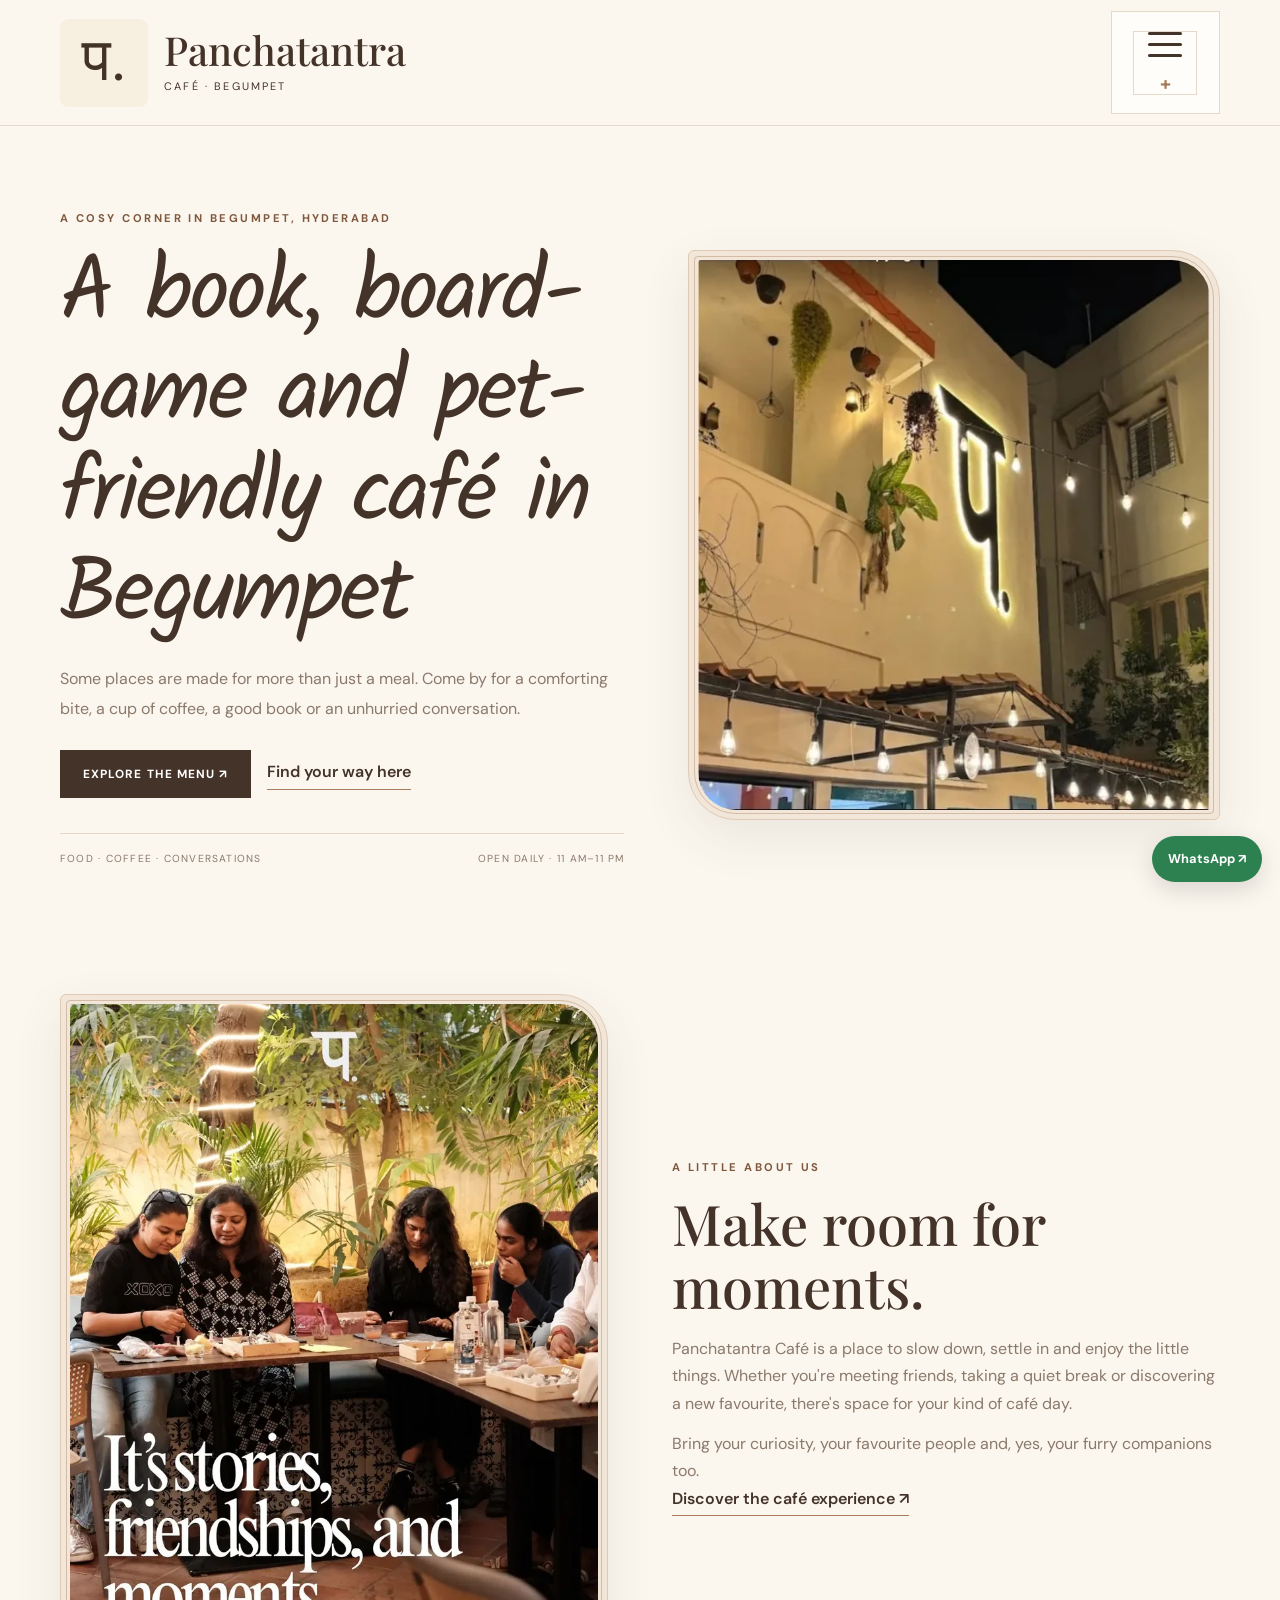
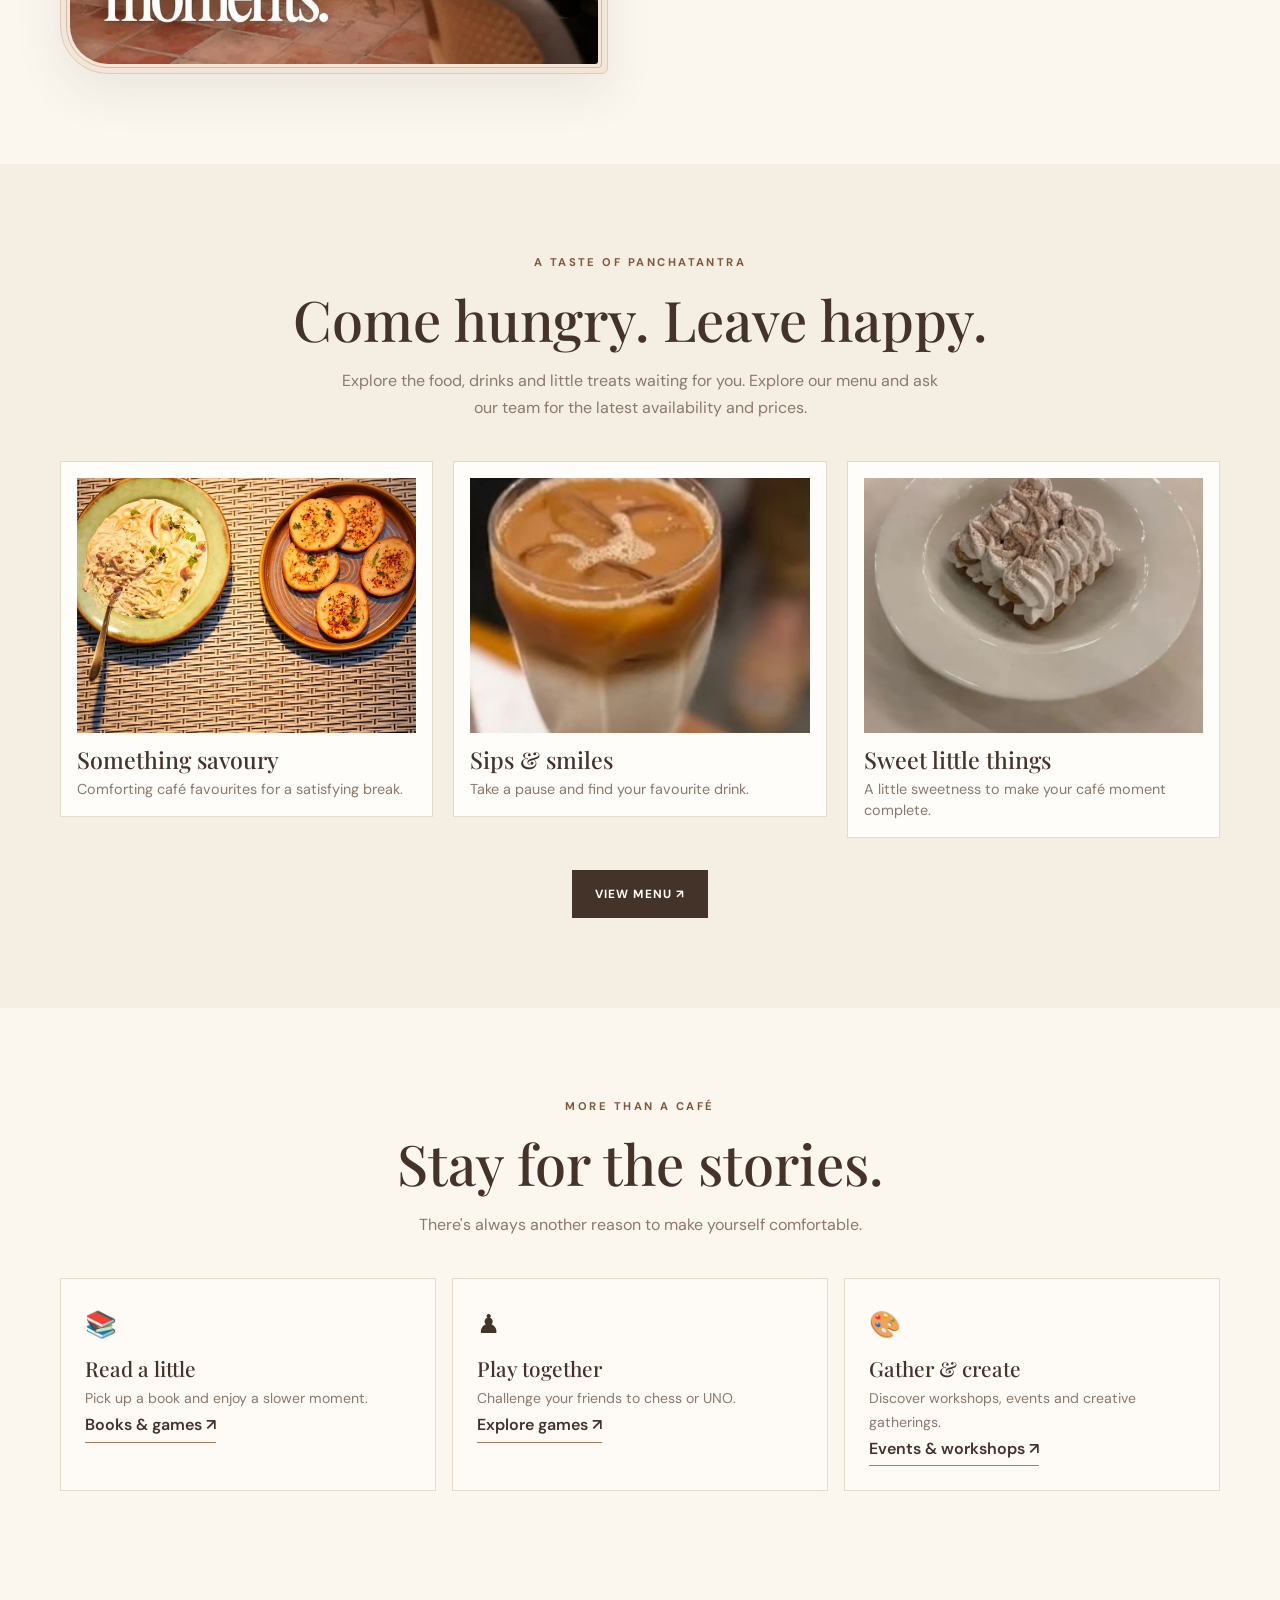
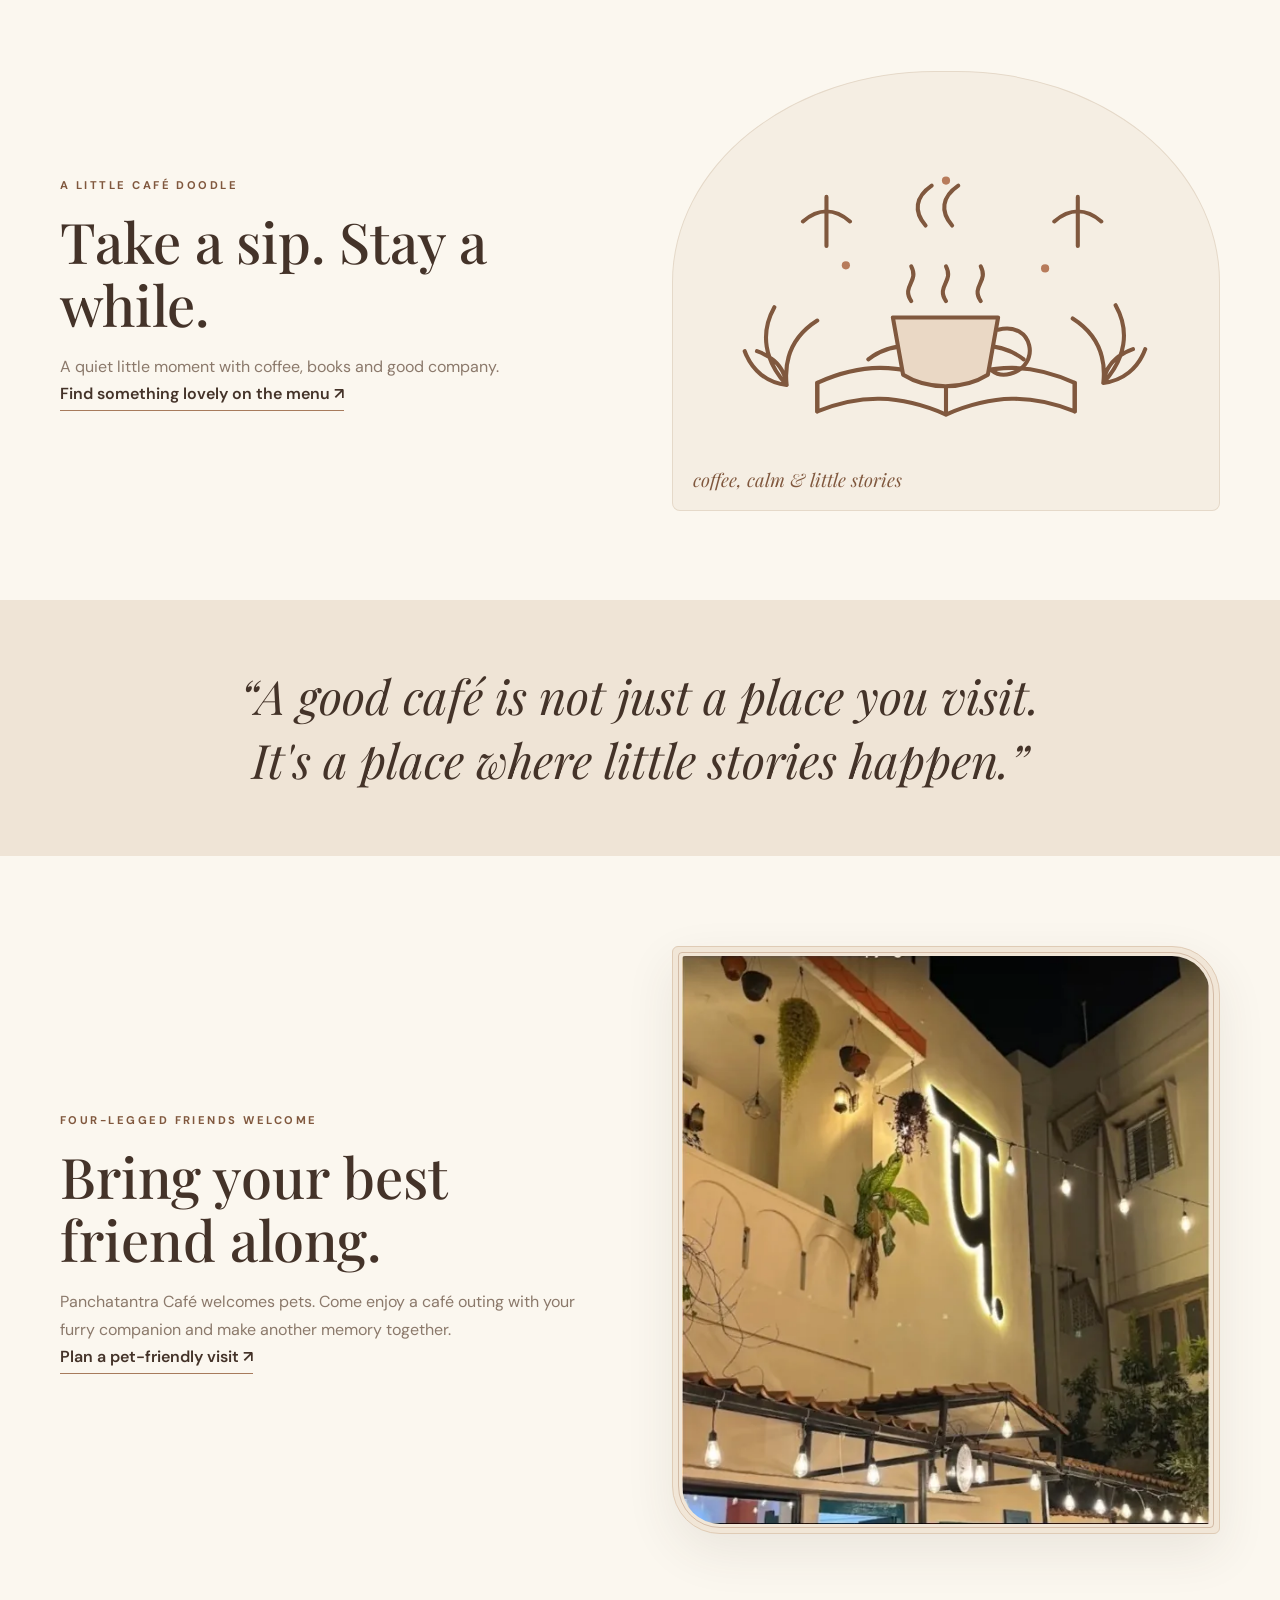
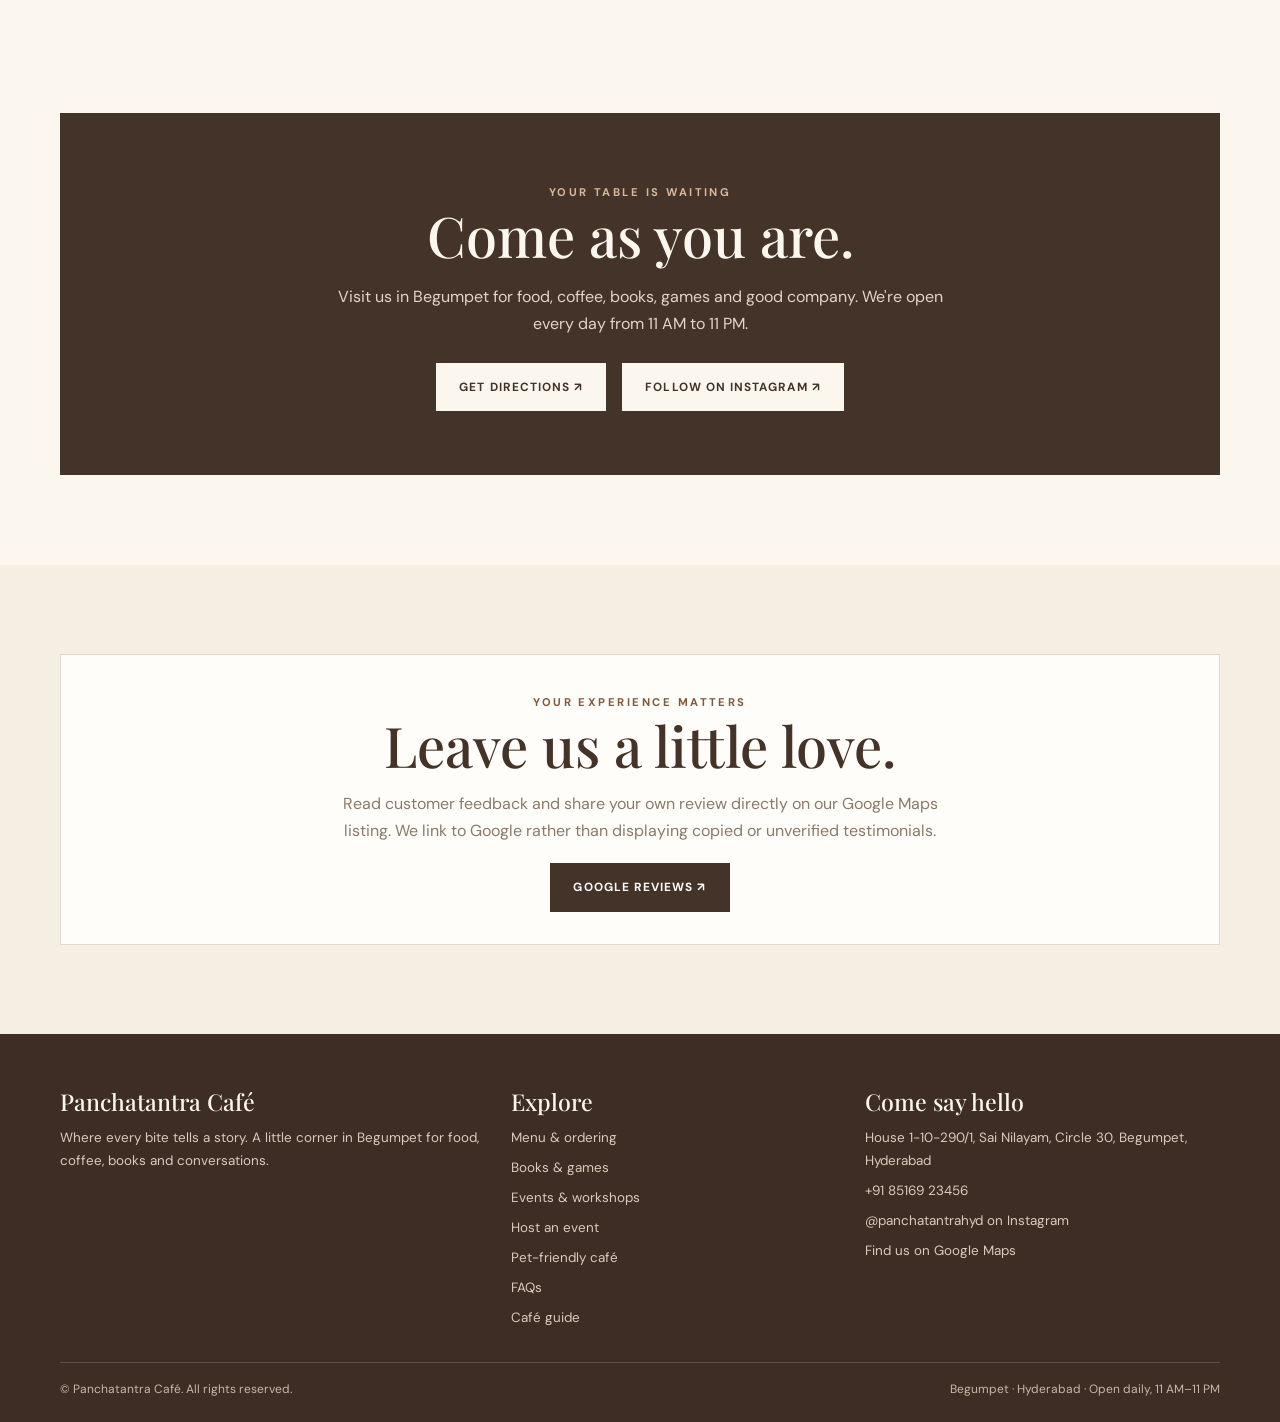
==== commit 43439c69: "Add files via upload" ====
--- a/index.html
+++ b/index.html
@@ -1,74 +1,74 @@
-<!doctype html>
+<!DOCTYPE html>
+
 <html lang="en"><head>
-<meta charset="utf-8"><meta name="viewport" content="width=device-width,initial-scale=1">
-<meta name="theme-color" content="#fbf7ef"><meta name="description" content="Visit Panchatantra Café in Begumpet, Hyderabad for food, coffee, books, board games, workshops and pet-friendly café moments.">
-<meta name="robots" content="index,follow"><link rel="canonical" href="https://panchatantracafe.com/">
-<link rel="icon" href="favicon.svg" type="image/svg+xml"><link rel="apple-touch-icon" href="favicon.svg">
-<link rel="preconnect" href="https://fonts.googleapis.com"><link rel="preconnect" href="https://fonts.gstatic.com" crossorigin>
-<link href="https://fonts.googleapis.com/css2?family=DM+Sans:wght@400;500;600;700&family=Playfair+Display:ital,wght@0,400;0,500;0,600;1,400&family=Kalam:wght@400;700&display=swap" rel="stylesheet">
-<link rel="stylesheet" href="styles.css?v=20261122-native-menu20261122-real-fix3">
-<meta property="og:type" content="website"><meta property="og:site_name" content="Panchatantra Café">
-<meta property="og:title" content="Panchatantra Café, Begumpet | Books, Board Games & Pet-Friendly Café in Hyderabad"><meta property="og:description" content="Visit Panchatantra Café in Begumpet, Hyderabad for food, coffee, books, board games, workshops and pet-friendly café moments.">
-<meta property="og:url" content="https://panchatantracafe.com/"><meta property="og:image" content="https://panchatantracafe.com/homepage-clean.jpg">
-<meta name="twitter:card" content="summary_large_image"><title>Panchatantra Café, Begumpet | Books, Board Games & Pet-Friendly Café in Hyderabad</title><script type="application/ld+json">{"@context": "https://schema.org", "@type": "CafeOrCoffeeShop", "name": "Panchatantra Café", "url": "https://panchatantracafe.com", "image": "https://panchatantracafe.com/homepage-clean.jpg", "telephone": "+918516923456", "address": {"@type": "PostalAddress", "streetAddress": "House 1-10-290/1, Sai Nilayam, Circle 30, Begumpet", "addressLocality": "Hyderabad", "addressRegion": "Telangana", "addressCountry": "IN"}, "openingHours": "Mo-Su 11:00-23:00", "priceRange": "₹₹", "sameAs": ["https://www.instagram.com/panchatantrahyd/", "https://maps.app.goo.gl/RJKehn9R445dQgz3A"], "hasMenu": "https://panchatantracafe.com/menu.html"}</script>
-</head><body>
+<meta charset="utf-8"/><meta content="width=device-width,initial-scale=1" name="viewport"/>
+<meta content="#fbf7ef" name="theme-color"/><meta content="Visit Panchatantra Café in Begumpet, Hyderabad for food, coffee, books, board games, workshops and pet-friendly café moments." name="description"/>
+<meta content="index,follow" name="robots"/>
+<link href="/favicon.svg" rel="icon" type="image/svg+xml"/>
+<link href="https://fonts.googleapis.com" rel="preconnect"/><link crossorigin="" href="https://fonts.gstatic.com" rel="preconnect"/>
+<link href="https://fonts.googleapis.com/css2?family=DM+Sans:wght@400;500;600;700&amp;family=Playfair+Display:ital,wght@0,400;0,500;0,600;1,400&amp;family=Kalam:wght@400;700&amp;display=swap" rel="stylesheet"/>
+<link href="/styles.css?v=20261122-native-menu20261122-real-fix3" rel="stylesheet"/>
+<meta content="website" property="og:type"/><meta content="Panchatantra Café" property="og:site_name"/>
+<meta content="Panchatantra Café, Begumpet | Books, Board Games &amp; Pet-Friendly Café in Hyderabad" property="og:title"/><meta content="Visit Panchatantra Café in Begumpet, Hyderabad for food, coffee, books, board games, workshops and pet-friendly café moments." property="og:description"/>
+<meta content="summary_large_image" name="twitter:card"/><title>Panchatantra Café, Begumpet | Books, Board Games &amp; Pet-Friendly Café in Hyderabad</title>
+<link href="https://panchatantracafe.com/" rel="canonical"/><meta content="https://panchatantracafe.com/" property="og:url"/><script type="application/ld+json">{"@context": "https://schema.org", "@type": "CafeOrCoffeeShop", "name": "Panchatantra Café", "url": "https://panchatantracafe.com/", "image": "https://panchatantracafe.com/og-cafe.jpg", "telephone": "+91-85169-23456", "address": {"@type": "PostalAddress", "streetAddress": "House 1-10-290/1, Sai Nilayam, Circle 30, Begumpet", "addressLocality": "Hyderabad", "addressRegion": "Telangana", "addressCountry": "IN"}, "openingHoursSpecification": [{"@type": "OpeningHoursSpecification", "dayOfWeek": ["Monday", "Tuesday", "Wednesday", "Thursday", "Friday", "Saturday", "Sunday"], "opens": "11:00", "closes": "23:00"}], "sameAs": ["https://www.instagram.com/panchatantrahyd/", "https://maps.app.goo.gl/RJKehn9R445dQgz3A"], "hasMenu": "https://panchatantracafe.com/menu.html"}</script><meta content="https://panchatantracafe.com/og-cafe.jpg" property="og:image"/><meta content="1200" property="og:image:width"/><meta content="630" property="og:image:height"/><link href="/favicon-512.png" rel="apple-touch-icon"/><link href="/favicon.ico" rel="shortcut icon" type="image/x-icon"/></head><body>
 <header class="site-header"><div class="container nav-wrap">
-<a class="brand" href="index.html" aria-label="Panchatantra Café home"><img src="logooo.svg" alt="" width="76" height="76" loading="lazy"><span><span class="brand-name">Panchatantra</span><small>CAFÉ · BEGUMPET</small></span></a>
-<details class="nav-menu"><summary class="menu-toggle" aria-label="Open navigation menu"><span class="hamburger-lines" aria-hidden="true"><span></span><span></span><span></span></span></summary>
-<nav class="nav-panel" id="primary-navigation" aria-label="Main navigation"><ul class="nav-links">
-<li><a href="index.html">Home</a></li><li><a href="index.html#experience">About</a></li><li><a href="menu.html">Menu</a></li><li><a href="books-and-games.html">Books &amp; Games</a></li><li><a href="events.html">Events</a></li><li><a href="pet-friendly.html">Pet Friendly</a></li><li><a href="faq.html">FAQs</a></li><li><a class="nav-cta" href="https://dinein.petpooja.com/qr/jzxh1v2054/B1" target="_blank" rel="noopener noreferrer">PETPOOJA MENU ↗</a></li>
+<a aria-label="Panchatantra Café home" class="brand" href="/"><img alt="" height="76" loading="lazy" src="/logooo.svg" width="76" decoding="async"/><span><span class="brand-name">Panchatantra</span><small>CAFÉ · BEGUMPET</small></span></a>
+<details class="nav-menu"><summary aria-label="Open navigation menu" class="menu-toggle"><span aria-hidden="true" class="hamburger-lines"><span></span><span></span><span></span></span></summary>
+<nav aria-label="Main navigation" class="nav-panel" id="primary-navigation"><ul class="nav-links">
+<li><a href="/">Home</a></li><li><a href="/#experience">About</a></li><li><a href="/menu.html">Menu</a></li><li><a href="/books-and-games.html">Books &amp; Games</a></li><li><a href="/events.html">Events</a></li><li><a href="/pet-friendly.html">Pet Friendly</a></li><li><a href="/faq.html">FAQs</a></li><li><a class="nav-cta" href="/menu.html">VIEW MENU ↗</a></li>
 </ul></nav></details></div></header>
 <main>
 <section class="hero container"><div class="hero-layout">
 <div class="hero-copy reveal"><span class="eyebrow">A cosy corner in Begumpet, Hyderabad</span>
-<h1>Good food.<br><em>Good stories.</em><br>Better moments.</h1>
+<h1>A book, board-game and pet-friendly café in Begumpet</h1>
 <p>Some places are made for more than just a meal. Come by for a comforting bite, a cup of coffee, a good book or an unhurried conversation.</p>
-<div class="hero-actions"><a class="btn" href="menu.html">Explore the menu ↗</a><a class="text-link" href="https://maps.app.goo.gl/RJKehn9R445dQgz3A" target="_blank" rel="noopener noreferrer">Find your way here</a></div>
+<div class="hero-actions"><a class="btn" href="/menu.html">Explore the menu ↗</a><a class="text-link" href="https://maps.app.goo.gl/RJKehn9R445dQgz3A" rel="noopener noreferrer" target="_blank">Find your way here</a></div>
 <div class="hero-meta"><span>Food · Coffee · Conversations</span><span>Open daily · 11 AM–11 PM</span></div></div>
-<div class="photo-frame hero-image reveal"><img src="homepage-clean.webp" alt="The welcoming atmosphere at Panchatantra Café in Begumpet" fetchpriority="high" decoding="async" width="592" height="637" loading="lazy"></div>
+<div class="photo-frame hero-image reveal"><img alt="The welcoming atmosphere at Panchatantra Café in Begumpet" height="637" loading="eager" src="/homepage-clean.webp" width="592" srcset="/homepage-clean.webp 592w" sizes="(max-width: 780px) 92vw, 600px" decoding="async" fetchpriority="high"/></div>
 </div></section>
 <section class="section container grid-2" id="experience">
-<div class="photo-frame story-image reveal"><img src="friendship.webp" alt="A warm café moment at Panchatantra" loading="lazy" decoding="async" width="1080" height="1350"></div>
-<div class="story-copy reveal"><span class="eyebrow">A little about us</span><h2>Make room for moments.</h2><p>Panchatantra Café is a place to slow down, settle in and enjoy the little things. Whether you're meeting friends, taking a quiet break or discovering a new favourite, there's space for your kind of café day.</p><p>Bring your curiosity, your favourite people and, yes, your furry companions too.</p><a class="text-link" href="books-and-games.html">Discover the café experience ↗</a></div></section>
-<section class="section soft-section"><div class="container"><div class="section-heading"><span class="eyebrow">A taste of Panchatantra</span><h2>Come hungry. Leave happy.</h2><p>Explore the food, drinks and little treats waiting for you. Our live menu is hosted on Petpooja.</p></div>
+<div class="photo-frame story-image reveal"><img alt="A warm café moment at Panchatantra" height="1350" loading="lazy" src="/friendship.webp" width="1080" srcset="/friendship-480.webp 480w, /friendship-800.webp 800w, /friendship.webp 1080w" sizes="(max-width: 780px) 92vw, 600px" decoding="async"/></div>
+<div class="story-copy reveal"><span class="eyebrow">A little about us</span><h2>Make room for moments.</h2><p>Panchatantra Café is a place to slow down, settle in and enjoy the little things. Whether you're meeting friends, taking a quiet break or discovering a new favourite, there's space for your kind of café day.</p><p>Bring your curiosity, your favourite people and, yes, your furry companions too.</p><a class="text-link" href="/books-and-games.html">Discover the café experience ↗</a></div></section>
+<section class="section soft-section"><div class="container"><div class="section-heading"><span class="eyebrow">A taste of Panchatantra</span><h2>Come hungry. Leave happy.</h2><p>Explore the food, drinks and little treats waiting for you. Explore our menu and ask our team for the latest availability and prices.</p></div>
 <div class="cards">
-<article class="card"><div class="card-image"><img src="food.webp" alt="Food served at Panchatantra Café" loading="lazy" width="1600" height="939"></div><h3>Something savoury</h3><p>Comforting café favourites for a satisfying break.</p></article>
-<article class="card"><div class="card-image"><img src="drink.webp" alt="Refreshing drinks at Panchatantra Café" loading="lazy" width="800" height="600"></div><h3>Sips & smiles</h3><p>Take a pause and find your favourite drink.</p></article>
-<article class="card"><div class="card-image"><img src="dessert.webp" alt="Desserts at Panchatantra Café" loading="lazy" width="904" height="1536"></div><h3>Sweet little things</h3><p>A little sweetness to make your café moment complete.</p></article>
-</div><div style="text-align:center;margin-top:2rem"><a class="btn" href="menu.html">View menu ↗</a></div></div></section>
+<article class="card"><div class="card-image"><img alt="Food served at Panchatantra Café" height="939" loading="lazy" src="/food.webp" width="1600" srcset="/food-480.webp 480w, /food-800.webp 800w, /food.webp 1600w" sizes="(max-width: 780px) 92vw, 600px" decoding="async"/></div><h3>Something savoury</h3><p>Comforting café favourites for a satisfying break.</p></article>
+<article class="card"><div class="card-image"><img alt="Refreshing drinks at Panchatantra Café" height="600" loading="lazy" src="/drink.webp" width="800" srcset="/drink.webp 800w" sizes="(max-width: 780px) 92vw, 600px" decoding="async"/></div><h3>Sips &amp; smiles</h3><p>Take a pause and find your favourite drink.</p></article>
+<article class="card"><div class="card-image"><img alt="Desserts at Panchatantra Café" height="1536" loading="lazy" src="/dessert.webp" width="904" srcset="/dessert-480.webp 480w, /dessert-800.webp 800w, /dessert.webp 904w" sizes="(max-width: 780px) 92vw, 600px" decoding="async"/></div><h3>Sweet little things</h3><p>A little sweetness to make your café moment complete.</p></article>
+</div><div style="text-align:center;margin-top:2rem"><a class="btn" href="/menu.html">View menu ↗</a></div></div></section>
 <section class="section container"><div class="section-heading"><span class="eyebrow">More than a café</span><h2>Stay for the stories.</h2><p>There's always another reason to make yourself comfortable.</p></div>
 <div class="feature-list">
-<div class="feature"><div class="symbol">📚</div><h3>Read a little</h3><p>Pick up a book and enjoy a slower moment.</p><a class="text-link" href="books-and-games.html">Books & games ↗</a></div>
-<div class="feature"><div class="symbol">♟</div><h3>Play together</h3><p>Challenge your friends to chess or UNO.</p><a class="text-link" href="books-and-games.html">Explore games ↗</a></div>
-<div class="feature"><div class="symbol">🎨</div><h3>Gather & create</h3><p>Discover workshops, events and creative gatherings.</p><a class="text-link" href="events.html">Events & workshops ↗</a></div>
+<div class="feature"><div class="symbol">📚</div><h3>Read a little</h3><p>Pick up a book and enjoy a slower moment.</p><a class="text-link" href="/books-and-games.html">Books &amp; games ↗</a></div>
+<div class="feature"><div class="symbol">♟</div><h3>Play together</h3><p>Challenge your friends to chess or UNO.</p><a class="text-link" href="/books-and-games.html">Explore games ↗</a></div>
+<div class="feature"><div class="symbol">🎨</div><h3>Gather &amp; create</h3><p>Discover workshops, events and creative gatherings.</p><a class="text-link" href="/events.html">Events &amp; workshops ↗</a></div>
 </div></section>
-<section class="section container grid-2"><div class="story-copy reveal"><span class="eyebrow">A little café doodle</span><h2>Take a sip. Stay a while.</h2><p>A quiet little moment with coffee, books and good company.</p><a class="text-link" href="menu.html">Find something lovely on the menu ↗</a></div>
-<div class="doodle-wrap reveal" role="img" aria-label="Simple line illustration of a coffee cup beside an open book and leafy branches">
-<svg class="coffee-doodle" viewBox="0 0 460 360" xmlns="http://www.w3.org/2000/svg" aria-hidden="true">
-<g fill="none" stroke="#80583e" stroke-width="4" stroke-linecap="round" stroke-linejoin="round">
-<path d="M104 270c42-19 79-20 126 0 47-20 84-19 126 0v28c-42-17-80-17-126 3-46-20-84-20-126-3z"/>
-<path d="M230 270v31M104 270v28m252-28v28"/>
-<path d="M154 247c18-14 43-18 76-6 33-12 58-8 76 6"/>
-<path d="M178 206h103l-10 56c-24 15-59 15-83 0z" fill="#ead8c5"/>
-<path d="M281 218c34-9 43 35 12 43-7 2-13 1-18-3"/>
-<path d="M196 190c-10-15 8-19 0-34m34 34c-10-15 8-19 0-34m34 34c-10-15 8-19 0-34"/>
-<path d="M74 272c-22-24-26-51-12-76m12 76c-3-28 8-49 30-63m-30 63c-19-2-34-14-41-33m41 33c-2-16-12-27-29-33"/>
-<path d="M384 270c22-24 26-51 12-76m-12 76c3-28-8-49-30-63m30 63c19-2 34-14 41-33m-41 33c2-16 12-27 29-33"/>
-<path d="M90 112c15-13 31-13 46 0m-23-24v48M336 112c15-13 31-13 46 0m-23-24v48"/>
-<path d="M210 116c-12-14-10-28 6-39m20 39c-12-14-10-28 6-39"/>
+<section class="section container grid-2"><div class="story-copy reveal"><span class="eyebrow">A little café doodle</span><h2>Take a sip. Stay a while.</h2><p>A quiet little moment with coffee, books and good company.</p><a class="text-link" href="/menu.html">Find something lovely on the menu ↗</a></div>
+<div aria-label="Simple line illustration of a coffee cup beside an open book and leafy branches" class="doodle-wrap reveal" role="img">
+<svg aria-hidden="true" class="coffee-doodle" viewbox="0 0 460 360" xmlns="http://www.w3.org/2000/svg">
+<g fill="none" stroke="#80583e" stroke-linecap="round" stroke-linejoin="round" stroke-width="4">
+<path d="M104 270c42-19 79-20 126 0 47-20 84-19 126 0v28c-42-17-80-17-126 3-46-20-84-20-126-3z"></path>
+<path d="M230 270v31M104 270v28m252-28v28"></path>
+<path d="M154 247c18-14 43-18 76-6 33-12 58-8 76 6"></path>
+<path d="M178 206h103l-10 56c-24 15-59 15-83 0z" fill="#ead8c5"></path>
+<path d="M281 218c34-9 43 35 12 43-7 2-13 1-18-3"></path>
+<path d="M196 190c-10-15 8-19 0-34m34 34c-10-15 8-19 0-34m34 34c-10-15 8-19 0-34"></path>
+<path d="M74 272c-22-24-26-51-12-76m12 76c-3-28 8-49 30-63m-30 63c-19-2-34-14-41-33m41 33c-2-16-12-27-29-33"></path>
+<path d="M384 270c22-24 26-51 12-76m-12 76c3-28-8-49-30-63m30 63c19-2 34-14 41-33m-41 33c2-16 12-27 29-33"></path>
+<path d="M90 112c15-13 31-13 46 0m-23-24v48M336 112c15-13 31-13 46 0m-23-24v48"></path>
+<path d="M210 116c-12-14-10-28 6-39m20 39c-12-14-10-28 6-39"></path>
 </g>
-<g fill="#b77b5b"><circle cx="132" cy="155" r="4"/><circle cx="327" cy="158" r="4"/><circle cx="230" cy="72" r="4"/></g>
-</svg><span class="doodle-caption">coffee, calm & little stories</span></div></section>
+<g fill="#b77b5b"><circle cx="132" cy="155" r="4"></circle><circle cx="327" cy="158" r="4"></circle><circle cx="230" cy="72" r="4"></circle></g>
+</svg><span class="doodle-caption">coffee, calm &amp; little stories</span></div></section>
 <section class="quote-band"><p>“A good café is not just a place you visit. It's a place where little stories happen.”</p></section>
-<section class="section container grid-2"><div class="story-copy reveal"><span class="eyebrow">Four-legged friends welcome</span><h2>Bring your best friend along.</h2><p>Panchatantra Café welcomes pets. Come enjoy a café outing with your furry companion and make another memory together.</p><a class="text-link" href="pet-friendly.html">Plan a pet-friendly visit ↗</a></div><div class="photo-frame story-image reveal"><img src="exterior.webp" alt="Exterior of Panchatantra Café" loading="lazy" width="592" height="637"></div></section>
-<section class="section container"><div class="cta-panel"><span class="eyebrow" style="color:#d7b89d">Your table is waiting</span><h2>Come as you are.</h2><p>Visit us in Begumpet for food, coffee, books, games and good company. We're open every day from 11 AM to 11 PM.</p><div class="hero-actions" style="justify-content:center"><a class="btn" href="https://maps.app.goo.gl/RJKehn9R445dQgz3A" target="_blank" rel="noopener noreferrer">Get directions ↗</a><a class="btn" href="https://www.instagram.com/panchatantrahyd/" target="_blank" rel="noopener noreferrer">Follow on Instagram ↗</a></div></div></section>
-<section class="section soft-section"><div class="container"><div class="rating-link"><span class="eyebrow">Your experience matters</span><h2>Leave us a little love.</h2><p>Read customer feedback and share your own review directly on our Google Maps listing. We link to Google rather than displaying copied or unverified testimonials.</p><a class="btn" href="https://maps.app.goo.gl/RJKehn9R445dQgz3A" target="_blank" rel="noopener noreferrer">Google reviews ↗</a></div></div></section>
+<section class="section container grid-2"><div class="story-copy reveal"><span class="eyebrow">Four-legged friends welcome</span><h2>Bring your best friend along.</h2><p>Panchatantra Café welcomes pets. Come enjoy a café outing with your furry companion and make another memory together.</p><a class="text-link" href="/pet-friendly.html">Plan a pet-friendly visit ↗</a></div><div class="photo-frame story-image reveal"><img alt="Exterior of Panchatantra Café" height="637" loading="lazy" src="/exterior.webp" width="592" srcset="/exterior.webp 592w" sizes="(max-width: 780px) 92vw, 600px" decoding="async"/></div></section>
+<section class="section container"><div class="cta-panel"><span class="eyebrow" style="color:#d7b89d">Your table is waiting</span><h2>Come as you are.</h2><p>Visit us in Begumpet for food, coffee, books, games and good company. We're open every day from 11 AM to 11 PM.</p><div class="hero-actions" style="justify-content:center"><a class="btn" href="https://maps.app.goo.gl/RJKehn9R445dQgz3A" rel="noopener noreferrer" target="_blank">Get directions ↗</a><a class="btn" href="https://www.instagram.com/panchatantrahyd/" rel="noopener noreferrer" target="_blank">Follow on Instagram ↗</a></div></div></section>
+<section class="section soft-section"><div class="container"><div class="rating-link"><span class="eyebrow">Your experience matters</span><h2>Leave us a little love.</h2><p>Read customer feedback and share your own review directly on our Google Maps listing. We link to Google rather than displaying copied or unverified testimonials.</p><a class="btn" href="https://maps.app.goo.gl/RJKehn9R445dQgz3A" rel="noopener noreferrer" target="_blank">Google reviews ↗</a></div></div></section>
 </main>
 <footer class="site-footer"><div class="container">
 <div class="footer-grid">
 <div><h3>Panchatantra Café</h3><p>Where every bite tells a story. A little corner in Begumpet for food, coffee, books and conversations.</p></div>
-<div><h3>Explore</h3><div class="footer-links"><a href="menu.html">Menu & ordering</a><a href="books-and-games.html">Books & games</a><a href="events.html">Events & workshops</a><a href="host-an-event.html">Host an event</a><a href="pet-friendly.html">Pet-friendly café</a><a href="faq.html">FAQs</a><a href="guide.html">Café guide</a></div></div>
-<div><h3>Come say hello</h3><div class="footer-links"><a href="https://maps.app.goo.gl/RJKehn9R445dQgz3A" target="_blank" rel="noopener noreferrer">House 1-10-290/1, Sai Nilayam, Circle 30, Begumpet, Hyderabad</a><a href="tel:+918516923456">+91 85169 23456</a><a href="https://www.instagram.com/panchatantrahyd/" target="_blank" rel="noopener noreferrer">@panchatantrahyd on Instagram</a><a href="https://maps.app.goo.gl/RJKehn9R445dQgz3A" target="_blank" rel="noopener noreferrer">Find us on Google Maps</a></div></div>
-</div><div class="footer-bottom"><span>© <span data-year></span> Panchatantra Café. All rights reserved.</span><span>Begumpet · Hyderabad · Open daily, 11 AM–11 PM</span></div>
-</div></footer><a class="whatsapp-float" href="https://wa.me/918516923456" target="_blank" rel="noopener noreferrer" aria-label="Chat with Panchatantra Café on WhatsApp">WhatsApp ↗</a>
+<div><h3>Explore</h3><div class="footer-links"><a href="/menu.html">Menu &amp; ordering</a><a href="/books-and-games.html">Books &amp; games</a><a href="/events.html">Events &amp; workshops</a><a href="/host-an-event.html">Host an event</a><a href="/pet-friendly.html">Pet-friendly café</a><a href="/faq.html">FAQs</a><a href="/guide.html">Café guide</a></div></div>
+<div><h3>Come say hello</h3><div class="footer-links"><a href="https://maps.app.goo.gl/RJKehn9R445dQgz3A" rel="noopener noreferrer" target="_blank">House 1-10-290/1, Sai Nilayam, Circle 30, Begumpet, Hyderabad</a><a href="tel:+918516923456">+91 85169 23456</a><a href="https://www.instagram.com/panchatantrahyd/" rel="noopener noreferrer" target="_blank">@panchatantrahyd on Instagram</a><a href="https://maps.app.goo.gl/RJKehn9R445dQgz3A" rel="noopener noreferrer" target="_blank">Find us on Google Maps</a></div></div>
+</div><div class="footer-bottom"><span>© <span data-year=""></span> Panchatantra Café. All rights reserved.</span><span>Begumpet · Hyderabad · Open daily, 11 AM–11 PM</span></div>
+</div></footer><a aria-label="Chat with Panchatantra Café on WhatsApp" class="whatsapp-float" href="https://wa.me/918516923456" rel="noopener noreferrer" target="_blank">WhatsApp ↗</a><script defer="" src="/script.js"></script>
 </body></html>
--- a/styles.css
+++ b/styles.css
@@ -648,3 +648,26 @@
   transform: none !important;
   background: transparent !important;
 }
+
+/* Accessibility and responsive navigation refinements */
+.reveal { opacity: 1; transform: none; }
+.js .reveal { opacity: 0; transform: translateY(12px); transition: opacity .45s ease, transform .45s ease; }
+.js .reveal.is-visible { opacity: 1; transform: none; }
+@media (prefers-reduced-motion: reduce) {
+  *, *::before, *::after { scroll-behavior: auto !important; animation-duration: .01ms !important; transition-duration: .01ms !important; }
+  .reveal, .js .reveal { opacity: 1; transform: none; }
+}
+@media (min-width: 1024px) {
+  .nav-menu { display: block; }
+  .nav-menu > summary { display: none; }
+  .nav-menu .nav-panel { display: block; position: static; opacity: 1; visibility: visible; transform: none; box-shadow: none; }
+  .nav-menu .nav-links { display: flex; flex-wrap: wrap; align-items: center; }
+}
+
+
+/* Final responsive polish: equal menu image frames and desktop navigation */
+.menu-gallery{display:grid;grid-template-columns:repeat(3,minmax(0,1fr));gap:1.25rem;align-items:stretch}
+.menu-photo{margin:0;min-width:0;display:block;padding:8px;background:var(--paper);border:1px solid var(--line);box-shadow:var(--shadow)}
+.menu-photo img{display:block;width:100%;height:clamp(210px,24vw,320px);aspect-ratio:4/3;object-fit:cover;object-position:center;background:var(--cream2)}
+@media(max-width:780px){.menu-gallery{grid-template-columns:1fr;gap:1rem}.menu-photo img{height:clamp(220px,64vw,320px);aspect-ratio:4/3;object-fit:cover}}
+@media(min-width:1024px){.site-header .menu-toggle{display:none!important}.site-header .nav-panel{display:block!important;position:static!important;width:auto!important;max-height:none!important;overflow:visible!important;background:transparent!important;border:0!important;box-shadow:none!important}.site-header .nav-panel .nav-links{display:flex!important;position:static!important;flex-direction:row!important;align-items:center!important;gap:clamp(.5rem,1.2vw,1.2rem)!important;padding:0!important;margin:0!important;background:transparent!important;border:0!important;box-shadow:none!important;list-style:none!important}.site-header .nav-panel .nav-links li{width:auto!important;border:0!important}.site-header .nav-panel .nav-links a{display:inline-block!important;padding:.6rem .25rem!important;font-size:.83rem!important;white-space:nowrap}.site-header .nav-panel .nav-links .nav-cta{margin:0!important;padding:12px 14px!important}}
